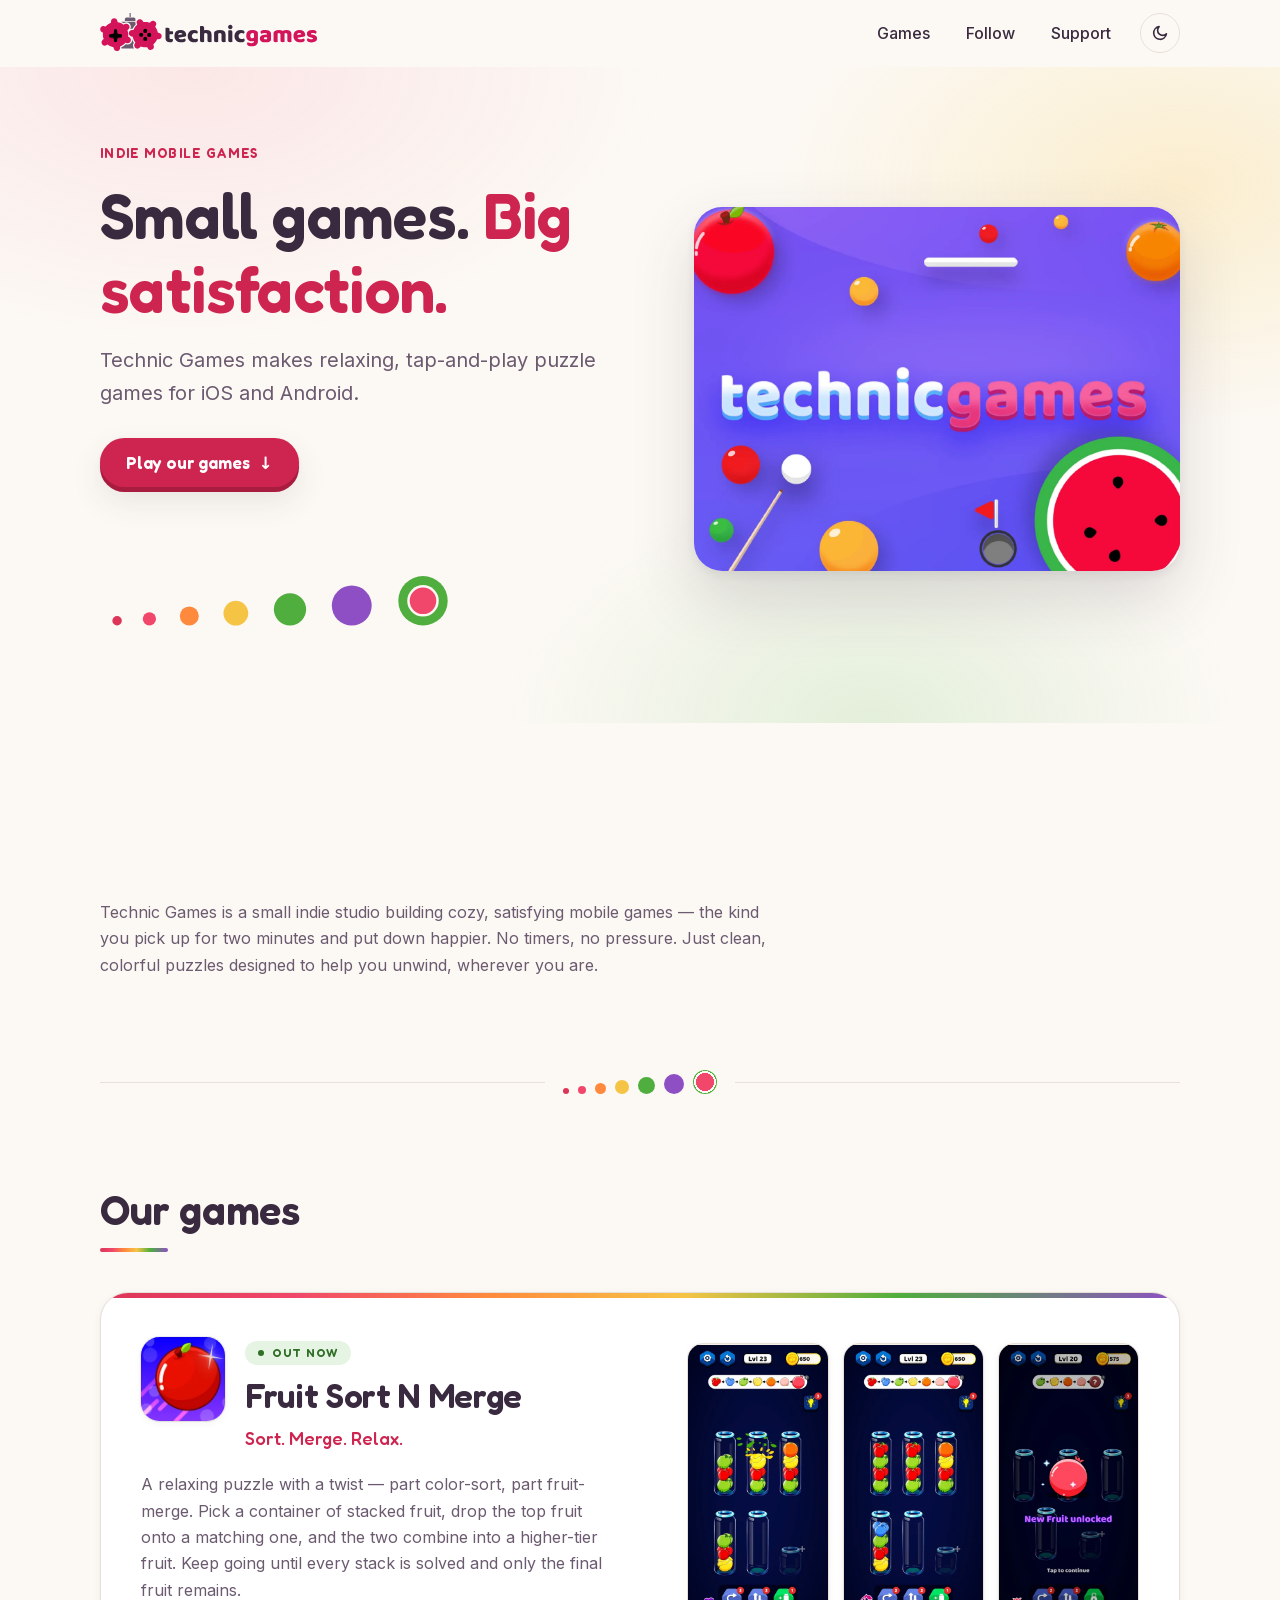
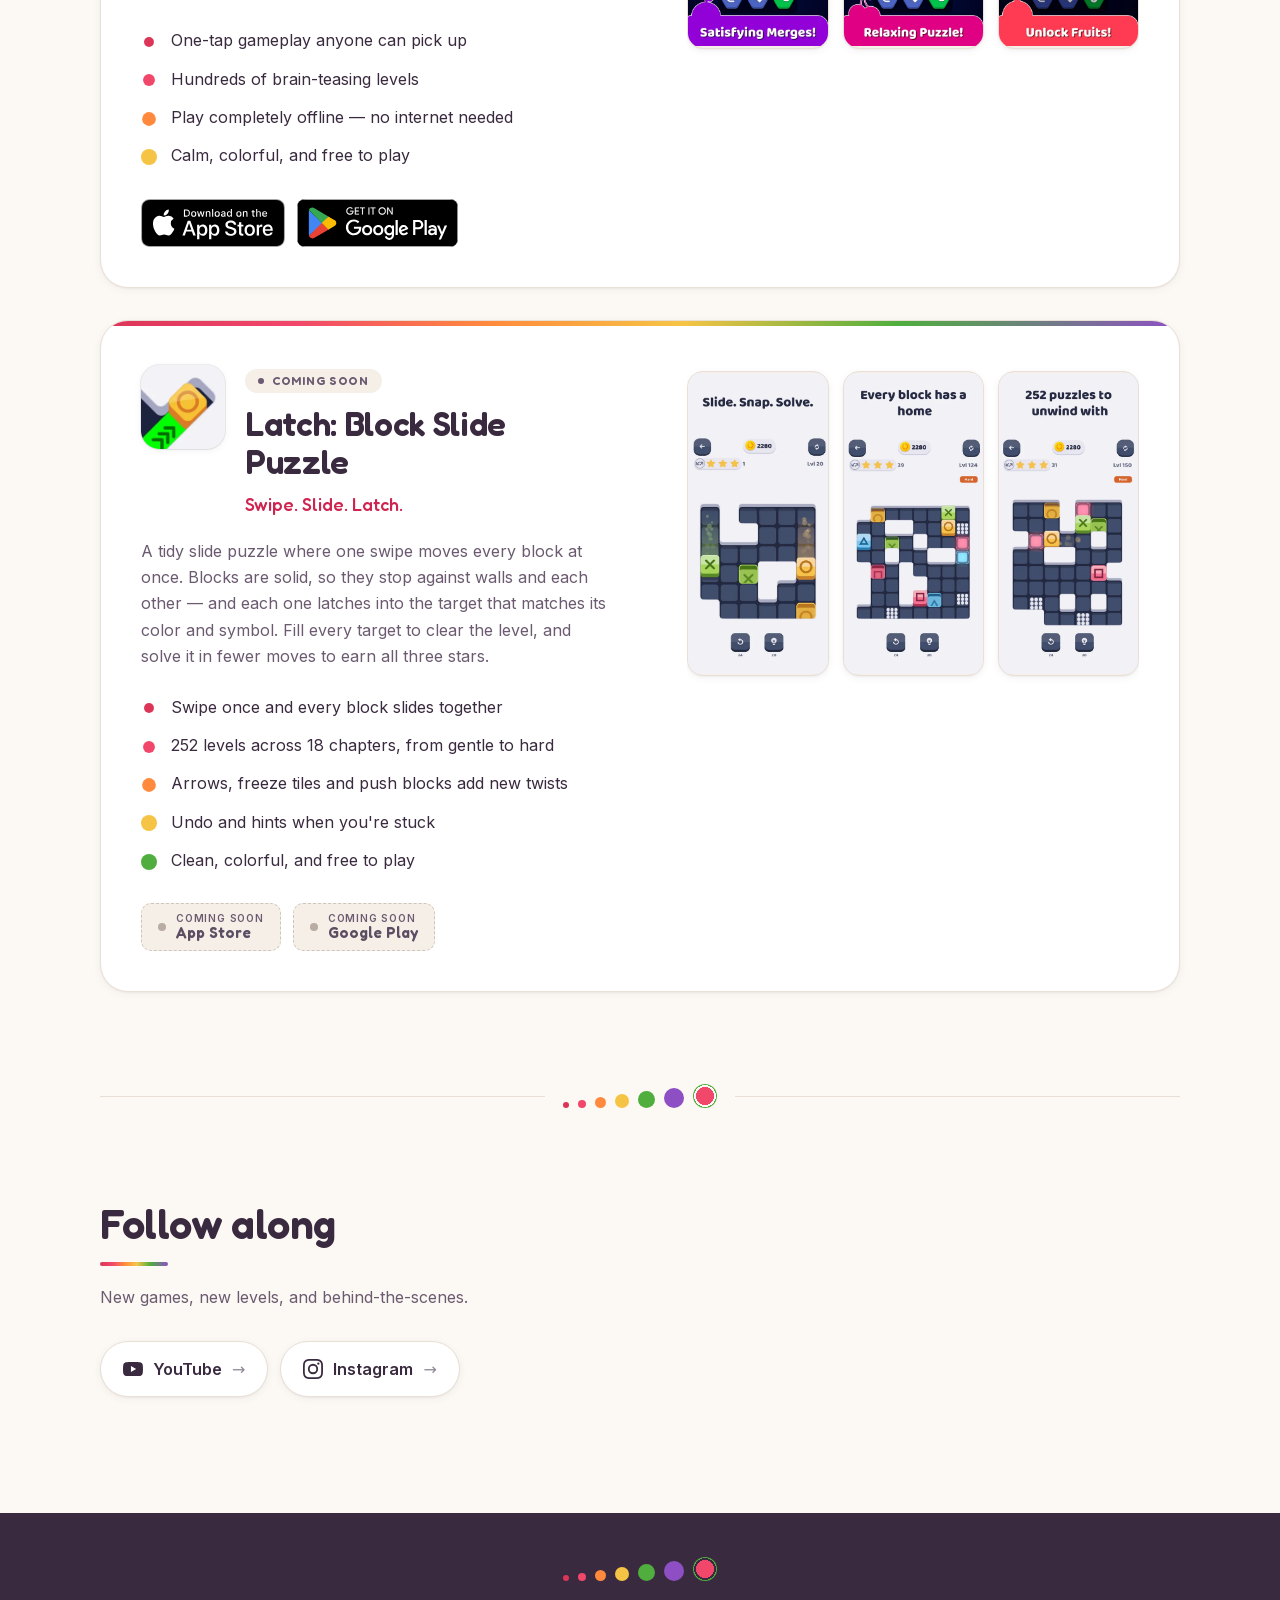
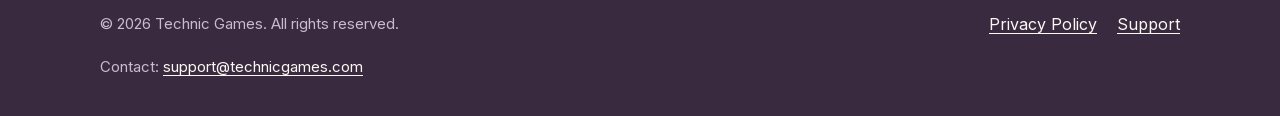
==== index.html @ 0a940d8b "Add Latch game assets, optimize hero image, generalize tools Co-Authored-By: Claude Opus 4.8 <norepl" ====
<!doctype html>
<html lang="en">
<head>
<meta charset="utf-8">
<meta name="viewport" content="width=device-width, initial-scale=1">

<!-- Resolve the theme before first paint: stored choice, else the OS.
     Must sit ABOVE any stylesheet link — a script after one blocks on the
     CSS download, which would reintroduce the flash this exists to stop.
     Without JS the site stays light. -->
<script>
(function () {
  var t = null;
  try { t = localStorage.getItem("tg-theme"); } catch (e) {}
  if (t !== "light" && t !== "dark") {
    t = window.matchMedia && matchMedia("(prefers-color-scheme: dark)").matches ? "dark" : "light";
  }
  document.documentElement.setAttribute("data-theme", t);
})();
</script>

<title>Technic Games — Relaxing Mobile Puzzle Games</title>
<meta name="description" content="Technic Games makes relaxing, satisfying mobile games for iOS &amp; Android. Play Fruit Sort N Merge — sort stacked fruits, merge matching pairs, reach the final fruit.">
<link rel="canonical" href="https://technicgames.com/">
<meta name="theme-color" content="#FCF9F4">

<meta property="og:type" content="website">
<meta property="og:site_name" content="Technic Games">
<meta property="og:title" content="Technic Games">
<meta property="og:description" content="Relaxing mobile puzzle games for iOS &amp; Android. Now playing: Fruit Sort N Merge.">
<meta property="og:image" content="https://technicgames.com/assets/og-image.png">
<meta property="og:image:width" content="1200">
<meta property="og:image:height" content="630">
<meta property="og:image:alt" content="Technic Games — relaxing mobile puzzle games for iOS and Android.">
<meta property="og:url" content="https://technicgames.com">

<meta name="twitter:card" content="summary_large_image">
<meta name="twitter:title" content="Technic Games">
<meta name="twitter:description" content="Relaxing mobile puzzle games for iOS &amp; Android. Now playing: Fruit Sort N Merge.">
<meta name="twitter:image" content="https://technicgames.com/assets/og-image.png">
<meta name="twitter:image:alt" content="Technic Games — relaxing mobile puzzle games for iOS and Android.">

<link rel="icon" href="assets/favicon.ico" sizes="any">
<link rel="apple-touch-icon" href="assets/apple-touch-icon.png">

<!-- Fonts are same-origin, so no preconnect is needed. Preload them and the
     LCP image so they start downloading alongside the stylesheet. -->
<link rel="preload" href="assets/fonts/inter-var.woff2" as="font" type="font/woff2" crossorigin>
<link rel="preload" href="assets/fonts/fredoka-var.woff2" as="font" type="font/woff2" crossorigin>
<link rel="preload" as="image" href="assets/hero.webp" fetchpriority="high">
<link rel="stylesheet" href="assets/styles.css">
</head>

<body>
<a class="skip-link" href="#main">Skip to content</a>

<header class="site-header">
  <div class="wrap">
    <!-- LOGO:START — generated from assets/logo.svg by tools/sync-logo.py. Do not edit by hand. -->
    <a class="logo" href="index.html" aria-label="Technic Games — home">
      <svg viewBox="0 0 1904.11 350" width="218" height="40" aria-hidden="true" focusable="false">
      <defs>
      <style>
      .logo .tglogo-cls-1 { filter: url(#tglogo-drop-shadow-1); }
      .logo .tglogo-cls-2 { filter: url(#tglogo-drop-shadow-3); }
      .logo .tglogo-cls-3 { filter: url(#tglogo-drop-shadow-2); }
      .logo .tglogo-cls-4 { filter: url(#tglogo-drop-shadow-5); }
      .logo .tglogo-cls-5 { filter: url(#tglogo-drop-shadow-4); }
      .logo .tglogo-cls-6 { fill: #d4145a; }
      .logo .tglogo-cls-7 { fill: var(--muted); }
      .logo .tglogo-cls-8 { fill: none; stroke: var(--muted); stroke-miterlimit: 10; stroke-width: 10px; }
      .logo .tglogo-cls-9, .logo .tglogo-cls-10 { fill: currentColor; }
      </style>
      <filter id="tglogo-drop-shadow-1" x="77.81" y="140.39" width="113.22" height="113.22" filterUnits="userSpaceOnUse">
      <feOffset dx="0" dy="7"/>
      <feGaussianBlur result="blur" stdDeviation="5"/>
      <feFlood flood-color="#000" flood-opacity=".5"/>
      <feComposite in2="blur" operator="in"/>
      <feComposite in="SourceGraphic"/>
      </filter>
      <filter id="tglogo-drop-shadow-2" x="377.1" y="137.6" width="34.46" height="34.46" filterUnits="userSpaceOnUse">
      <feOffset dx="0" dy="7"/>
      <feGaussianBlur result="blur-2" stdDeviation="5"/>
      <feFlood flood-color="#000" flood-opacity=".5"/>
      <feComposite in2="blur-2" operator="in"/>
      <feComposite in="SourceGraphic"/>
      </filter>
      <filter id="tglogo-drop-shadow-3" x="377.1" y="207" width="34.46" height="34.46" filterUnits="userSpaceOnUse">
      <feOffset dx="0" dy="7"/>
      <feGaussianBlur result="blur-3" stdDeviation="5"/>
      <feFlood flood-color="#000" flood-opacity=".5"/>
      <feComposite in2="blur-3" operator="in"/>
      <feComposite in="SourceGraphic"/>
      </filter>
      <filter id="tglogo-drop-shadow-4" x="411.8" y="172.3" width="34.46" height="34.46" filterUnits="userSpaceOnUse">
      <feOffset dx="0" dy="7"/>
      <feGaussianBlur result="blur-4" stdDeviation="5"/>
      <feFlood flood-color="#000" flood-opacity=".5"/>
      <feComposite in2="blur-4" operator="in"/>
      <feComposite in="SourceGraphic"/>
      </filter>
      <filter id="tglogo-drop-shadow-5" x="341.86" y="171.73" width="34.46" height="34.46" filterUnits="userSpaceOnUse">
      <feOffset dx="0" dy="7"/>
      <feGaussianBlur result="blur-5" stdDeviation="5"/>
      <feFlood flood-color="#000" flood-opacity=".5"/>
      <feComposite in2="blur-5" operator="in"/>
      <feComposite in="SourceGraphic"/>
      </filter>
      </defs>
      <path class="tglogo-cls-7" d="M308.33,70.16h-92.58s0-15.19,0-15.19c0-8.34,6.76-15.1,15.1-15.1h62.38c8.34,0,15.1,6.76,15.1,15.1v15.19Z"/>
      <path class="tglogo-cls-6" d="M510.41,229.75l-12.57.18c-7,17.99-18.5,33.54-33.01,45.45l3.74,12.03c9.85,31.8-33.96,51.34-51.03,22.76l-6.44-10.79c-9.17,1.4-18.67,1.65-28.31.64-9.65-1.01-18.88-3.22-27.57-6.48l-8.53,9.23c-22.62,24.44-61.45-3.74-45.22-32.82l6.13-11c-11.72-14.65-19.75-32.24-22.89-51.29l-12.26-2.78c-32.47-7.37-27.48-55.07,5.81-55.57l12.57-.18c7-17.99,18.5-33.54,33-45.45l-3.72-12.03c-9.86-31.8,33.95-51.35,51.03-22.76l6.44,10.79c9.17-1.4,18.67-1.65,28.31-.64s18.88,3.22,27.57,6.48l8.53-9.23c22.61-24.44,61.43,3.74,45.22,32.82l-6.14,11c11.73,14.65,19.77,32.24,22.9,51.29l12.26,2.78c32.47,7.37,27.48,55.07-5.81,55.57Z"/>
      <path class="tglogo-cls-6" d="M232.16,263.96l-12-3.75c-12.27,14.91-28.04,26.1-45.54,32.88l-.2,12.6c-.56,33.28-48.29,38.19-55.58,5.7l-2.75-12.26c-9.15-1.54-18.25-4.25-27.1-8.22-8.85-3.97-16.94-8.95-24.17-14.76l-10.99,6.1c-29.12,16.16-57.21-22.72-32.73-45.29l9.26-8.54c-6.57-17.57-8.71-36.79-5.74-55.87l-10.78-6.46c-28.55-17.13-8.93-60.9,22.85-50.99l12,3.75c12.27-14.91,28.04-26.1,45.53-32.89l.21-12.59c.55-33.29,48.27-38.19,55.58-5.7l2.75,12.26c9.15,1.54,18.25,4.25,27.1,8.22s16.94,8.95,24.17,14.76l10.99-6.1c29.1-16.17,57.2,22.72,32.73,45.29l-9.27,8.53c6.58,17.58,8.72,36.79,5.76,55.87l10.78,6.46c28.55,17.13,8.93,60.9-22.85,50.99Z"/>
      <path class="tglogo-cls-7" d="M278.34,247.21c-2.19,7.92-6.79,15.14-12.95,20.33-6.86,5.78-15.2,8.83-24.12,8.83-4.08,0-8.25-.65-12.38-1.94l-5.19-1.62c-10.79,11.56-23.8,20.96-38.23,27.6l-.09,5.47c-.03,1.84-.19,3.65-.44,5.43h113.41c-2.51-2.46-4.71-5.24-6.5-8.3-6.97-11.87-6.96-25.87.03-38.39l2.66-4.78c-6.38-9.05-11.48-18.92-15.19-29.29.85,5.36.56,11.01-1.01,16.66Z"/>
      <path class="tglogo-cls-7" d="M308.22,76.28h-128.28c1.48.6,2.95,1.21,4.41,1.87,7.25,3.25,14.15,7.18,20.58,11.72l4.76-2.64c6.22-3.45,12.73-5.21,19.37-5.21,15.72,0,30.3,10.3,36.29,25.62,2.75,7.04,3.42,14.54,1.94,21.69-.9,4.35-2.6,8.51-5.02,12.35,4.8-2.11,10.12-3.25,15.82-3.34l5.44-.08c6.64-14.35,16.07-27.34,27.7-38.15l-1.62-5.22c-1.97-6.34-2.41-12.64-1.4-18.62Z"/>
      <g class="tglogo-cls-1">
      <path d="M191.03,197h0c0,7.82-6.34,14.15-14.15,14.15h-14.15c-7.82,0-14.15,6.34-14.15,14.15v14.15c0,7.82-6.34,14.15-14.15,14.15h0c-7.82,0-14.15-6.34-14.15-14.15v-14.15c0-7.82-6.34-14.15-14.15-14.15h-14.15c-7.82,0-14.15-6.34-14.15-14.15h0c0-7.82,6.34-14.15,14.15-14.15h14.15c7.82,0,14.15-6.34,14.15-14.15v-14.15c0-7.82,6.34-14.15,14.15-14.15h0c7.82,0,14.15,6.34,14.15,14.15v14.15c0,7.82,6.34,14.15,14.15,14.15h14.15c7.82,0,14.15,6.34,14.15,14.15Z"/>
      </g>
      <g class="tglogo-cls-3">
      <circle cx="394.33" cy="154.83" r="17.23"/>
      </g>
      <g class="tglogo-cls-2">
      <circle cx="394.33" cy="224.23" r="17.23"/>
      </g>
      <g class="tglogo-cls-5">
      <circle cx="429.03" cy="189.53" r="17.23"/>
      </g>
      <g class="tglogo-cls-4">
      <circle cx="359.09" cy="188.96" r="17.23"/>
      </g>
      <line class="tglogo-cls-8" x1="262.04" y1="35.86" x2="262.04"/>
      <g class="tglogo-cls-11" transform="translate(560 253.56)">
      <path class="tglogo-cls-10" d="M46.9 -35.2Q46.9 -29.8 50.3 -27.4Q53.8 -25.1 60.1 -25.1Q63.3 -25.1 66.7 -25.6Q70.1 -26.2 72.6 -27Q74.5 -24.7 75.9 -21.8Q77.2 -19 77.2 -15Q77.2 -7 71.2 -1.9Q65.2 3.2 50 3.2Q31.4 3.2 21.4 -5.3Q11.4 -13.7 11.4 -32.7V-123Q13.7 -123.7 18 -124.4Q22.4 -125.1 27.2 -125.1Q36.5 -125.1 41.7 -121.9Q46.9 -118.6 46.9 -108.1V-94.5H74.5Q75.8 -92.2 76.9 -88.7Q78.1 -85.3 78.1 -81Q78.1 -73.7 74.8 -70.4Q71.5 -67.1 66.1 -67.1H46.9Z"/>
      <path class="tglogo-cls-9" d="M148.4 3.4Q135.9 3.4 125.3 -0.1Q114.6 -3.6 106.7 -10.6Q98.8 -17.5 94.2 -28.1Q89.7 -38.6 89.7 -52.8Q89.7 -66.7 94.2 -76.7Q98.8 -86.7 106.2 -93.2Q113.5 -99.6 123 -102.7Q132.5 -105.7 142.5 -105.7Q153.6 -105.7 162.8 -102.4Q172 -99 178.6 -93.1Q185.3 -87.2 189 -78.9Q192.7 -70.7 192.7 -61Q192.7 -53.8 188.7 -50Q184.7 -46.2 177.5 -45.2L125.4 -37.4Q127.7 -30.4 134.9 -26.9Q142 -23.4 151.3 -23.4Q160 -23.4 167.7 -25.6Q175.4 -27.9 180.2 -30.8Q183.6 -28.7 185.9 -24.9Q188.2 -21.1 188.2 -16.9Q188.2 -7.4 179.4 -2.7Q172.6 0.8 164.2 2.1Q155.7 3.4 148.4 3.4ZM142.5 -79.6Q137.4 -79.6 133.7 -77.9Q130 -76.2 127.7 -73.5Q125.4 -70.9 124.2 -67.6Q123 -64.4 122.8 -61L158.9 -66.9Q158.3 -71.1 154.3 -75.3Q150.3 -79.6 142.5 -79.6ZM267.8 -77.5Q262.5 -77.5 257.8 -75.8Q253 -74.1 249.6 -70.8Q246.1 -67.5 244 -62.7Q241.9 -57.8 241.9 -51.3Q241.9 -38.2 249.3 -31.7Q256.8 -25.1 267.6 -25.1Q273.9 -25.1 278.6 -26.6Q283.2 -28.1 286.8 -29.8Q291 -26.8 293.1 -23.3Q295.2 -19.8 295.2 -15Q295.2 -6.3 287 -1.6Q278.8 3.2 264.2 3.2Q250.9 3.2 240.2 -0.7Q229.4 -4.6 221.7 -11.7Q214 -18.8 209.8 -28.7Q205.6 -38.6 205.6 -50.6Q205.6 -64.6 210.1 -75Q214.6 -85.5 222.4 -92.2Q230.2 -99 240.5 -102.4Q250.7 -105.7 262.1 -105.7Q277.3 -105.7 285.5 -100.2Q293.8 -94.8 293.8 -86.1Q293.8 -82.1 291.9 -78.6Q290 -75.1 287.4 -72.6Q283.8 -74.3 278.8 -75.9Q273.7 -77.5 267.8 -77.5ZM414.5 -0.2Q412.4 0.4 407.8 1.1Q403.3 1.7 398.4 1.7Q393.8 1.7 390.1 1.1Q386.4 0.4 383.9 -1.5Q381.3 -3.4 380 -6.6Q378.6 -9.9 378.6 -15.2V-62Q378.6 -70.7 374.3 -74.2Q370 -77.7 363.6 -77.7Q359.4 -77.7 355.6 -76.6Q351.8 -75.6 349.5 -74.1V-0.2Q347.4 0.4 342.8 1.1Q338.3 1.7 333.4 1.7Q328.8 1.7 325.1 1.1Q321.4 0.4 318.9 -1.5Q316.3 -3.4 315 -6.6Q313.6 -9.9 313.6 -15.2V-137.6Q315.9 -138 320.5 -138.8Q325 -139.5 329.6 -139.5Q334.3 -139.5 338 -138.9Q341.7 -138.2 344.2 -136.3Q346.7 -134.4 348.1 -131.2Q349.5 -127.9 349.5 -122.6V-101.9Q352.2 -103 357.8 -104.4Q363.4 -105.7 370.2 -105.7Q391.1 -105.7 402.8 -95.3Q414.5 -84.8 414.5 -64.2ZM501.6 -65Q501.6 -71.5 497.9 -74.6Q494.3 -77.7 487.9 -77.7Q483.7 -77.7 479.6 -76.6Q475.5 -75.6 472.5 -73.4V-0.2Q470.4 0.4 465.9 1.1Q461.3 1.7 456.5 1.7Q451.8 1.7 448.1 1.1Q444.5 0.4 441.9 -1.5Q439.4 -3.4 438 -6.6Q436.6 -9.9 436.6 -15.2V-78.5Q436.6 -84.2 439.1 -87.8Q441.5 -91.4 445.7 -94.3Q452.9 -99.4 463.8 -102.6Q474.6 -105.7 487.9 -105.7Q511.8 -105.7 524.6 -95.3Q537.5 -84.8 537.5 -66.3V-0.2Q535.4 0.4 530.9 1.1Q526.3 1.7 521.5 1.7Q516.8 1.7 513.1 1.1Q509.5 0.4 506.9 -1.5Q504.4 -3.4 503 -6.6Q501.6 -9.9 501.6 -15.2ZM558.8 -131.1Q558.8 -139.1 564.2 -144.6Q569.6 -150 578.5 -150Q587.3 -150 592.7 -144.6Q598.1 -139.1 598.1 -131.1Q598.1 -123 592.7 -117.5Q587.3 -112.1 578.5 -112.1Q569.6 -112.1 564.2 -117.5Q558.8 -123 558.8 -131.1ZM596.4 -0.2Q594.1 0.2 589.5 0.9Q585 1.7 580.4 1.7Q575.7 1.7 572 1.1Q568.3 0.4 565.8 -1.5Q563.3 -3.4 561.9 -6.6Q560.5 -9.9 560.5 -15.2V-101.1Q562.8 -101.5 567.4 -102.2Q571.9 -103 576.6 -103Q581.2 -103 584.9 -102.4Q588.6 -101.7 591.1 -99.8Q593.7 -97.9 595 -94.7Q596.4 -91.4 596.4 -86.1ZM677 -77.5Q671.7 -77.5 667 -75.8Q662.2 -74.1 658.8 -70.8Q655.3 -67.5 653.2 -62.7Q651.1 -57.8 651.1 -51.3Q651.1 -38.2 658.6 -31.7Q666 -25.1 676.8 -25.1Q683.1 -25.1 687.8 -26.6Q692.4 -28.1 696 -29.8Q700.2 -26.8 702.3 -23.3Q704.5 -19.8 704.5 -15Q704.5 -6.3 696.2 -1.6Q688 3.2 673.4 3.2Q660.1 3.2 649.4 -0.7Q638.6 -4.6 630.9 -11.7Q623.2 -18.8 619 -28.7Q614.8 -38.6 614.8 -50.6Q614.8 -64.6 619.3 -75Q623.8 -85.5 631.6 -92.2Q639.5 -99 649.7 -102.4Q659.9 -105.7 671.3 -105.7Q686.5 -105.7 694.7 -100.2Q703 -94.8 703 -86.1Q703 -82.1 701.1 -78.6Q699.2 -75.1 696.6 -72.6Q693.1 -74.3 688 -75.9Q682.9 -77.5 677 -77.5Z"/>
      <path class="tglogo-cls-6" d="M772.4 -105.7Q784.4 -105.7 794.3 -102.7Q804.1 -99.6 810.8 -94.8Q815 -91.8 817.5 -88.2Q819.9 -84.6 819.9 -78.9V-5.1Q819.9 6.1 815.7 14.2Q811.5 22.4 804.2 27.8Q796.9 33.1 787.1 35.7Q777.3 38.2 766.1 38.2Q746.9 38.2 735.9 33Q724.9 27.9 724.9 16.3Q724.9 11.4 726.9 7.7Q728.9 4 731.5 2.1Q737.6 5.5 745.3 7.8Q753 10.1 761.2 10.1Q772.6 10.1 779.4 6.3Q786.1 2.5 786.1 -5.9V-9.3Q777.5 -5.5 765 -5.5Q755.5 -5.5 747 -8.3Q738.4 -11.2 732 -17.2Q725.6 -23.2 721.7 -32.7Q717.8 -42.2 717.8 -55.3Q717.8 -68.2 721.9 -77.7Q726 -87.2 733.3 -93.4Q740.5 -99.6 750.6 -102.7Q760.6 -105.7 772.4 -105.7ZM785.5 -75.1Q784 -76 781.2 -76.8Q778.3 -77.7 774.1 -77.7Q763.8 -77.7 758.6 -71.9Q753.4 -66.1 753.4 -55.3Q753.4 -43.1 758.6 -37.7Q763.8 -32.3 771.8 -32.3Q780.4 -32.3 785.5 -36.3ZM886 -22.8Q889.5 -22.8 893.9 -23.5Q898.2 -24.3 900.3 -25.5V-42.4L885.1 -41.2Q879.2 -40.7 875.4 -38.6Q871.6 -36.5 871.6 -32.3Q871.6 -28.1 874.9 -25.4Q878.1 -22.8 886 -22.8ZM884.3 -105.7Q895.7 -105.7 905 -103.4Q914.4 -101.1 921.1 -96.3Q927.7 -91.6 931.3 -84.3Q934.9 -77 934.9 -67.1V-19.8Q934.9 -14.4 931.9 -10.9Q928.8 -7.4 924.6 -4.9Q910.9 3.4 886 3.4Q874.8 3.4 865.8 1.3Q856.8 -0.8 850.4 -5.1Q844 -9.3 840.5 -15.8Q837 -22.4 837 -31Q837 -45.6 845.6 -53.4Q854.3 -61.2 872.4 -63.1L900.1 -66.1V-67.5Q900.1 -73.7 894.7 -76.3Q889.3 -78.9 879.2 -78.9Q871.2 -78.9 863.6 -77.2Q856 -75.6 849.9 -73Q847.1 -74.9 845.2 -78.8Q843.3 -82.7 843.3 -86.9Q843.3 -92.4 846 -95.7Q848.6 -99 854.1 -101.3Q860.2 -103.6 868.5 -104.7Q876.9 -105.7 884.3 -105.7ZM1006 -105.7Q1014.7 -105.7 1023 -103.3Q1031.4 -100.9 1037.5 -96Q1043.8 -100.2 1051.7 -103Q1059.6 -105.7 1070.8 -105.7Q1078.8 -105.7 1086.5 -103.6Q1094.2 -101.5 1100.3 -97Q1106.3 -92.4 1109.9 -84.9Q1113.5 -77.5 1113.5 -66.7V-0.2Q1111.3 0.4 1106.8 1.1Q1102.3 1.7 1097.4 1.7Q1092.8 1.7 1089.1 1.1Q1085.4 0.4 1082.9 -1.5Q1080.3 -3.4 1078.9 -6.6Q1077.6 -9.9 1077.6 -15.2V-65.6Q1077.6 -72 1074 -74.8Q1070.4 -77.7 1064.3 -77.7Q1061.3 -77.7 1057.9 -76.3Q1054.6 -74.9 1052.9 -73.4Q1053.1 -72.6 1053.1 -71.9Q1053.1 -71.1 1053.1 -70.5V-0.2Q1050.8 0.4 1046.2 1.1Q1041.7 1.7 1037.1 1.7Q1032.4 1.7 1028.7 1.1Q1025 0.4 1022.5 -1.5Q1020 -3.4 1018.6 -6.6Q1017.2 -9.9 1017.2 -15.2V-65.6Q1017.2 -72 1013.3 -74.8Q1009.4 -77.7 1003.9 -77.7Q1000.1 -77.7 997.4 -76.5Q994.6 -75.3 992.7 -74.3V-0.2Q990.6 0.4 986.1 1.1Q981.6 1.7 976.7 1.7Q972.1 1.7 968.4 1.1Q964.7 0.4 962.1 -1.5Q959.6 -3.4 958.2 -6.6Q956.9 -9.9 956.9 -15.2V-78.9Q956.9 -84.6 959.3 -88Q961.7 -91.4 965.9 -94.3Q973.1 -99.4 983.8 -102.6Q994.4 -105.7 1006 -105.7ZM1189.6 3.4Q1177.2 3.4 1166.5 -0.1Q1155.9 -3.6 1148 -10.6Q1140 -17.5 1135.5 -28.1Q1131 -38.6 1131 -52.8Q1131 -66.7 1135.5 -76.7Q1140 -86.7 1147.4 -93.2Q1154.8 -99.6 1164.3 -102.7Q1173.8 -105.7 1183.7 -105.7Q1194.9 -105.7 1204.1 -102.4Q1213.3 -99 1219.9 -93.1Q1226.6 -87.2 1230.3 -78.9Q1234 -70.7 1234 -61Q1234 -53.8 1229.9 -50Q1225.9 -46.2 1218.8 -45.2L1166.6 -37.4Q1169 -30.4 1176.1 -26.9Q1183.3 -23.4 1192.6 -23.4Q1201.2 -23.4 1208.9 -25.6Q1216.6 -27.9 1221.5 -30.8Q1224.9 -28.7 1227.2 -24.9Q1229.5 -21.1 1229.5 -16.9Q1229.5 -7.4 1220.7 -2.7Q1213.9 0.8 1205.5 2.1Q1197 3.4 1189.6 3.4ZM1183.7 -79.6Q1178.7 -79.6 1175 -77.9Q1171.3 -76.2 1169 -73.5Q1166.6 -70.9 1165.5 -67.6Q1164.3 -64.4 1164.1 -61L1200.2 -66.9Q1199.6 -71.1 1195.5 -75.3Q1191.5 -79.6 1183.7 -79.6ZM1337.8 -30.6Q1337.8 -14.6 1325.8 -5.5Q1313.7 3.6 1290.3 3.6Q1281.4 3.6 1273.8 2.3Q1266.2 1.1 1260.9 -1.6Q1255.5 -4.2 1252.4 -8.2Q1249.4 -12.2 1249.4 -17.7Q1249.4 -22.8 1251.5 -26.3Q1253.6 -29.8 1256.5 -32.1Q1262.7 -28.7 1270.6 -26.1Q1278.5 -23.4 1288.8 -23.4Q1295.4 -23.4 1298.8 -25.3Q1302.3 -27.2 1302.3 -30.4Q1302.3 -33.3 1299.8 -35Q1297.3 -36.7 1291.4 -37.8L1285 -39Q1266.7 -42.6 1257.7 -50.3Q1248.7 -58 1248.7 -72.4Q1248.7 -80.2 1252.1 -86.5Q1255.5 -92.9 1261.6 -97.1Q1267.7 -101.3 1276.3 -103.6Q1284.8 -105.9 1295.2 -105.9Q1303 -105.9 1309.8 -104.8Q1316.7 -103.6 1321.7 -101.3Q1326.8 -99 1329.8 -95.3Q1332.7 -91.6 1332.7 -86.5Q1332.7 -81.7 1330.9 -78.2Q1329.1 -74.7 1326.4 -72.4Q1324.7 -73.4 1321.3 -74.6Q1317.9 -75.8 1313.9 -76.7Q1309.9 -77.7 1305.8 -78.3Q1301.7 -78.9 1298.3 -78.9Q1291.4 -78.9 1287.6 -77.3Q1283.8 -75.8 1283.8 -72.4Q1283.8 -70.1 1285.9 -68.6Q1288 -67.1 1293.9 -65.8L1300.4 -64.4Q1320.7 -59.7 1329.2 -51.6Q1337.8 -43.5 1337.8 -30.6Z"/>
      </g>
      </svg>
    </a>
    <!-- LOGO:END -->

    <nav class="nav" id="site-nav" aria-label="Primary">
      <ul>
        <li><a href="index.html#games">Games</a></li>
        <li><a href="index.html#follow">Follow</a></li>
        <li><a href="support.html">Support</a></li>
      </ul>
    </nav>

    <div class="header__actions">
      <!-- label + icon are filled in by main.js, which knows the active theme -->
      <button class="theme-toggle icon-btn" type="button" aria-label="Switch theme"></button>

      <button class="nav-toggle" type="button" aria-expanded="false" aria-controls="site-nav">
        <span class="nav-toggle__bars" aria-hidden="true"><span></span><span></span><span></span></span>
        Menu
      </button>
    </div>
  </div>
</header>

<main id="main">

  <!-- ============ HERO ============ -->
  <section class="hero" aria-labelledby="hero-title">
    <div class="wrap">
      <div>
        <p class="eyebrow">Indie mobile games</p>
        <h1 id="hero-title">Small games. <em>Big satisfaction.</em></h1>
        <p class="lede">Technic Games makes relaxing, tap-and-play puzzle games for iOS and Android.</p>

        <p class="hero__cta">
          <a class="btn btn--primary" href="#games">Play our games <span class="btn__arrow">↓</span></a>
        </p>

        <!-- Signature motif: the ascending fruit tier, cherry → watermelon.
             Two nested <g> per fruit on purpose: the outer one carries the
             looping bob, the inner one the hover lift. Both animate
             `transform`, so they cannot share an element. -->
        <svg class="hero__arc" viewBox="0 0 400 120" role="img"
             aria-label="An ascending row of fruit, from a small cherry up to a watermelon.">
          <g class="fruit"><g class="fruit__in"><circle cx="18"  cy="105" r="5"  fill="#DC3557"/></g></g>
          <g class="fruit"><g class="fruit__in"><circle cx="52"  cy="103" r="7"  fill="#F0476B"/></g></g>
          <g class="fruit"><g class="fruit__in"><circle cx="94"  cy="100" r="10" fill="#FF8A3D"/></g></g>
          <g class="fruit"><g class="fruit__in"><circle cx="143" cy="97"  r="13" fill="#F6C445"/></g></g>
          <g class="fruit"><g class="fruit__in"><circle cx="200" cy="93"  r="17" fill="#4FAE3E"/></g></g>
          <g class="fruit"><g class="fruit__in"><circle cx="265" cy="89"  r="21" fill="#8E4FC4"/></g></g>
          <g class="fruit"><g class="fruit__in">
            <circle cx="340" cy="84" r="26"   fill="#4FAE3E"/>
            <circle class="pith" cx="340" cy="84" r="16.6" fill="#FCF9F4"/>
            <circle cx="340" cy="84" r="14"   fill="#F0476B"/>
          </g></g>
        </svg>
      </div>

      <div class="hero__art">
        <img src="assets/hero.webp"
             alt="Colorful fruit tumbling into stacked containers, from Technic Games' puzzle game Fruit Sort N Merge."
             width="1400" height="1050" fetchpriority="high" decoding="async">
      </div>
    </div>
  </section>

  <!-- ============ ABOUT ============ -->
  <section class="section" id="about" aria-labelledby="about-title">
    <div class="wrap">
      <h2 id="about-title" data-reveal>Who we are</h2>
      <div class="prose" data-reveal="1">
        <p>Technic Games is a small indie studio building cozy, satisfying mobile games — the kind you pick up for two minutes and put down happier. No timers, no pressure. Just clean, colorful puzzles designed to help you unwind, wherever you are.</p>
      </div>
    </div>
  </section>

  <div class="wrap">
    <div class="divider">
      <span class="tier-rail" aria-hidden="true"><i></i><i></i><i></i><i></i><i></i><i></i><i></i></span>
    </div>
  </div>

  <!-- ============ GAMES (rendered from assets/games.js) ============ -->
  <section class="section" id="games" aria-labelledby="games-title">
    <div class="wrap">
      <h2 id="games-title" data-reveal>Our games</h2>

      <div id="games-list"></div>

      <!-- Fallback only. Deliberately states no availability and no store
           links: both are derived from games.js, and hardcoding them here
           would silently go stale the moment a game launches. -->
      <noscript>
        <div class="card">
          <div class="game__head">
            <img class="game__icon" src="assets/fsm-icon.webp" alt="" width="192" height="192">
            <div class="game__headings">
              <h3 class="game__title">Fruit Sort N Merge</h3>
              <p class="game__one">Sort. Merge. Relax.</p>
            </div>
          </div>
          <p class="game__desc">A relaxing puzzle with a twist — part color-sort, part fruit-merge. Pick a container of stacked fruit, drop the top fruit onto a matching one, and the two combine into a higher-tier fruit. Keep going until every stack is solved and only the final fruit remains.</p>
          <ul class="features">
            <li>One-tap gameplay anyone can pick up</li>
            <li>Hundreds of brain-teasing levels</li>
            <li>Play completely offline — no internet needed</li>
            <li>Calm, colorful, and free to play</li>
          </ul>
          <p class="game__desc">Turn on JavaScript to see where you can download our games.</p>
        </div>
      </noscript>
    </div>
  </section>

  <div class="wrap">
    <div class="divider">
      <span class="tier-rail" aria-hidden="true"><i></i><i></i><i></i><i></i><i></i><i></i><i></i></span>
    </div>
  </div>

  <!-- ============ FOLLOW ============ -->
  <section class="section" id="follow" aria-labelledby="follow-title">
    <div class="wrap">
      <h2 id="follow-title" data-reveal>Follow along</h2>
      <div class="prose" data-reveal="1">
        <p>New games, new levels, and behind-the-scenes.</p>
      </div>

      <ul class="follow__links" data-reveal="2">
        <li>
          <a href="https://youtube.com/@playtechnicgames" target="_blank" rel="noopener">
            <svg viewBox="0 0 24 24" fill="currentColor" aria-hidden="true"><path d="M23.498 6.186a3.016 3.016 0 0 0-2.122-2.136C19.505 3.545 12 3.545 12 3.545s-7.505 0-9.377.505A3.017 3.017 0 0 0 .502 6.186C0 8.07 0 12 0 12s0 3.93.502 5.814a3.016 3.016 0 0 0 2.122 2.136c1.871.505 9.376.505 9.376.505s7.505 0 9.377-.505a3.015 3.015 0 0 0 2.122-2.136C24 15.93 24 12 24 12s0-3.93-.502-5.814zM9.545 15.568V8.432L15.818 12l-6.273 3.568z"/></svg>
            YouTube
            <span class="arrow" aria-hidden="true">→</span>
          </a>
        </li>
        <li>
          <a href="https://instagram.com/playtechnicgames" target="_blank" rel="noopener">
            <svg viewBox="0 0 24 24" fill="currentColor" aria-hidden="true"><path d="M12 0C8.74 0 8.333.015 7.053.072 5.775.132 4.905.333 4.14.63c-.789.306-1.459.717-2.126 1.384S.935 3.35.63 4.14C.333 4.905.131 5.775.072 7.053.012 8.333 0 8.74 0 12s.015 3.667.072 4.947c.06 1.277.261 2.148.558 2.913a5.885 5.885 0 0 0 1.384 2.126A5.868 5.868 0 0 0 4.14 23.37c.766.296 1.636.499 2.913.558C8.333 23.988 8.74 24 12 24s3.667-.015 4.947-.072c1.277-.06 2.148-.262 2.913-.558a5.898 5.898 0 0 0 2.126-1.384 5.86 5.86 0 0 0 1.384-2.126c.296-.765.499-1.636.558-2.913.06-1.28.072-1.687.072-4.947s-.015-3.667-.072-4.947c-.06-1.277-.262-2.149-.558-2.913a5.89 5.89 0 0 0-1.384-2.126A5.847 5.847 0 0 0 19.86.63c-.765-.297-1.636-.499-2.913-.558C15.667.012 15.26 0 12 0zm0 2.16c3.203 0 3.585.016 4.85.071 1.17.055 1.805.249 2.227.415.562.217.96.477 1.382.896.419.42.679.819.896 1.381.164.422.36 1.057.413 2.227.057 1.266.07 1.646.07 4.85s-.015 3.585-.074 4.85c-.061 1.17-.256 1.805-.421 2.227a3.81 3.81 0 0 1-.899 1.382 3.744 3.744 0 0 1-1.38.896c-.42.164-1.065.36-2.235.413-1.274.057-1.649.07-4.859.07-3.211 0-3.586-.015-4.859-.074-1.171-.061-1.816-.256-2.236-.421a3.716 3.716 0 0 1-1.379-.899 3.644 3.644 0 0 1-.9-1.38c-.165-.42-.359-1.065-.42-2.235-.045-1.26-.061-1.649-.061-4.844 0-3.196.016-3.586.061-4.861.061-1.17.255-1.814.42-2.234.21-.57.479-.96.9-1.381.419-.419.81-.689 1.379-.899.42-.166 1.051-.361 2.221-.421 1.275-.045 1.65-.06 4.859-.06l.045.03zm0 3.678a6.162 6.162 0 1 0 0 12.324 6.162 6.162 0 0 0 0-12.324zM12 16a4 4 0 1 1 0-8 4 4 0 0 1 0 8zm7.846-10.405a1.441 1.441 0 0 1-2.88 0 1.44 1.44 0 0 1 2.88 0z"/></svg>
            Instagram
            <span class="arrow" aria-hidden="true">→</span>
          </a>
        </li>
      </ul>
    </div>
  </section>

</main>

<footer class="site-footer">
  <span class="tier-rail" aria-hidden="true"><i></i><i></i><i></i><i></i><i></i><i></i><i></i></span>
  <div class="wrap">
    <div class="footer__row">
      <p class="footer__meta">© 2026 Technic Games. All rights reserved.</p>
      <ul class="footer__links">
        <li><a href="privacy.html">Privacy Policy</a></li>
        <li><a href="support.html">Support</a></li>
      </ul>
    </div>
    <p class="footer__meta">Contact: <a href="mailto:support@technicgames.com">support@technicgames.com</a></p>
  </div>
</footer>

<button class="to-top icon-btn" type="button" aria-label="Back to top" hidden></button>

<!-- Screenshot viewer. Upgraded in by JS only when <dialog> is supported;
     otherwise the screenshots stay plain, non-clickable images. -->
<dialog class="lightbox" id="lightbox" aria-label="Screenshot viewer">
  <button class="lightbox__close" type="button" aria-label="Close screenshot viewer"></button>
  <img class="lightbox__img" alt="">
  <p class="lightbox__cap" aria-hidden="true"></p>
  <div class="lightbox__bar">
    <button class="lightbox__nav" type="button" data-dir="-1" aria-label="Previous screenshot"></button>
    <span class="lightbox__count" aria-live="polite"></span>
    <button class="lightbox__nav" type="button" data-dir="1" aria-label="Next screenshot"></button>
  </div>
</dialog>

<!-- games.js first: it defines window.GAMES. `defer` preserves execution order. -->
<script src="assets/games.js" defer></script>
<script src="assets/main.js" defer></script>
</body>
</html>
---- assets/styles.css ----
/* =============================================================
   Technic Games — shared styles
   Mobile-first. One stylesheet for all three pages.

   Two structural rules, both mechanically checkable:

   1. MOTION. Every transition/animation lives in the "Motion" section
      at the bottom, inside a single
      @media (prefers-reduced-motion: no-preference) block. Nothing above
      that line moves. Never write `transition: all` — it animates layout
      properties and forces reflow; name the properties.

   2. THEME. No component hard-codes a colour. Every colour is a token
      defined once under :root (light) and overridden once under
      :root[data-theme="dark"]. Adding a component means adding a token,
      not a second colour block.
   ============================================================= */

/* ---------- Fonts (self-hosted; one variable file per family) ----------
   Both are OFL, so redistribution is permitted. Serving them ourselves
   removes two cross-origin handshakes and a render-blocking stylesheet
   from fonts.googleapis.com. One file covers every weight. */
@font-face {
  font-family: "Fredoka";
  src: url("fonts/fredoka-var.woff2") format("woff2");
  font-weight: 300 700;
  font-style: normal;
  font-display: swap;
}
@font-face {
  font-family: "Inter";
  src: url("fonts/inter-var.woff2") format("woff2");
  font-weight: 100 900;
  font-style: normal;
  font-display: swap;
}

/* ---------- Tokens: light (default) ---------- */
:root {
  color-scheme: light;

  --ink: #3a2a3f;            /* primary text */
  --muted: #6b5a70;          /* 6.0:1 on paper */
  --paper: #fcf9f4;          /* page */
  --paper-2: #f5efe7;        /* recessed: chips, tags */
  --paper-3: #ece2d6;
  --card: #ffffff;
  --line: #e8dfd6;

  --berry: #f0476b;          /* decorative accent only — 3.6:1, never text */
  --accent-text: #ce2450;    /* AA-safe accent for text and links */
  --accent-strong: #bd1f49;  /* accent text sitting on a tinted background */
  --accent-btn: #ce2450;
  --accent-btn-hover: #bd1f49;
  --accent-btn-shadow: #a81c40;
  --btn-fg: #ffffff;

  --green: #4fae3e;
  --tag-out-bg: rgba(79, 174, 62, 0.14);
  --tag-out-fg: #2f6f26;

  --nav-current-bg: rgba(240, 71, 107, 0.09);

  --chip-border: #cfc4bb;
  --chip-dot: #b9aca2;
  --chip-name: #5c4d63;
  --dot-idle: #9c8f86;       /* 3.1:1 on card — dots are meaningful UI */

  --footer-bg: #3a2a3f;
  --footer-fg: #fcf9f4;
  --footer-meta: #c9bccd;

  --header-bg: rgba(252, 249, 244, 0.82);
  --header-bg-scrolled: rgba(252, 249, 244, 0.94);

  --glow-berry: rgba(240, 71, 107, 0.1);
  --glow-lemon: rgba(246, 196, 69, 0.22);
  --glow-green: rgba(79, 174, 62, 0.14);

  --selection: rgba(240, 71, 107, 0.2);
  --ring-soft: rgba(58, 42, 63, 0.08);

  --shadow-sm: 0 1px 2px rgba(58, 42, 63, 0.05), 0 2px 8px rgba(58, 42, 63, 0.05);
  --shadow-md: 0 2px 4px rgba(58, 42, 63, 0.05), 0 14px 32px rgba(58, 42, 63, 0.1);
  --shadow-lg: 0 4px 10px rgba(58, 42, 63, 0.07), 0 26px 64px rgba(58, 42, 63, 0.16);
  --shadow-header: 0 8px 28px rgba(58, 42, 63, 0.07);

  /* fruit tiers, ascending: cherry -> strawberry -> orange -> lemon -> lime -> grape -> watermelon */
  --t1: #dc3557;
  --t2: #f0476b;
  --t3: #ff8a3d;
  --t4: #f6c445;
  --t5: #4fae3e;
  --t6: #8e4fc4;
  --t7: radial-gradient(circle at 50% 50%, var(--t2) 0 54%, var(--paper) 54% 64%, var(--t5) 64% 100%);

  --tier-sweep: linear-gradient(90deg,
    var(--t1) 0%, var(--t2) 18%, var(--t3) 36%,
    var(--t4) 54%, var(--t5) 74%, var(--t6) 100%);

  /* The lightbox is a dark overlay in BOTH themes, so its colours are fixed
     and deliberately absent from the dark block below. */
  --lightbox-mat: #17111b;
  --lightbox-fg: #f5eff7;
  --lightbox-cap: #d9cfdd;
  --lightbox-btn-bg: rgba(245, 239, 247, 0.08);
  --lightbox-btn-bg-hover: rgba(245, 239, 247, 0.2);
  --lightbox-btn-border: rgba(245, 239, 247, 0.28);
  --lightbox-close-bg: rgba(23, 17, 27, 0.62);
  --backdrop: rgba(24, 17, 28, 0.8);

  --wrap: 1120px;
  --gutter: 20px;
  --radius: 16px;
  --radius-lg: 28px;
  --pill: 999px;

  /* Header logo height. THE one knob for logo size — change this line only.
     The header reserves 66px, so up to ~46px sits comfortably. If you go
     much past that, bump `.site-header .wrap { min-height }` too.
     Keep tools/sync-logo.py's HEIGHT in step so the SVG's width/height
     attributes match and there is no layout shift. */
  --logo-height: 40px;

  --dur-1: 140ms;
  --dur-2: 260ms;
  --dur-3: 560ms;
  --ease: cubic-bezier(0.22, 1, 0.36, 1);
  --ease-back: cubic-bezier(0.34, 1.56, 0.64, 1);

  --font-display: "Fredoka", ui-rounded, "SF Pro Rounded", "Segoe UI", system-ui, sans-serif;
  --font-body: "Inter", system-ui, -apple-system, "Segoe UI", Roboto, Helvetica, Arial, sans-serif;

  /* Screenshot aspect ratio. Change this one value if you swap in
     screenshots of another size — it also sizes the lightbox. */
  --shot-ratio: 1284 / 2778;
}

/* ---------- Tokens: dark ----------
   Set by the inline script in <head> before first paint, so there is no
   flash. Without JS the site stays light (see PERFORMANCE.md). */
:root[data-theme="dark"] {
  color-scheme: dark;

  --ink: #f6f1f8;
  --muted: #b4a6bc;          /* 8.0:1 on paper */
  --paper: #1a1320;
  --paper-2: #2a2032;
  --paper-3: #453a4e;
  --card: #231a29;
  --line: #372b40;

  --berry: #ff6183;
  --accent-text: #ff7d9c;    /* 7.5:1 on paper */
  --accent-strong: #ffa0b8;
  --accent-btn: #f0476b;     /* the brand berry, at full strength */
  --accent-btn-hover: #ff5c7f;
  --accent-btn-shadow: #b81c42;
  --btn-fg: #1a1320;         /* dark text on a bright berry: 5.1:1 */

  --tag-out-bg: rgba(79, 174, 62, 0.18);
  --tag-out-fg: #8fe07e;

  --nav-current-bg: rgba(255, 97, 131, 0.14);

  --chip-border: #4a3c54;
  --chip-dot: #6e5d78;
  --chip-name: #cfc2d6;
  --dot-idle: #7e6e86;       /* 3.5:1 on card */

  --footer-bg: #120d16;
  --footer-fg: #f6f1f8;
  --footer-meta: #b4a6bc;

  --header-bg: rgba(26, 19, 32, 0.8);
  --header-bg-scrolled: rgba(26, 19, 32, 0.94);

  --glow-berry: rgba(240, 71, 107, 0.16);
  --glow-lemon: rgba(246, 196, 69, 0.1);
  --glow-green: rgba(79, 174, 62, 0.12);

  --selection: rgba(255, 97, 131, 0.28);
  --ring-soft: rgba(0, 0, 0, 0.5);

  --shadow-sm: 0 1px 2px rgba(0, 0, 0, 0.35), 0 2px 8px rgba(0, 0, 0, 0.28);
  --shadow-md: 0 2px 4px rgba(0, 0, 0, 0.3), 0 14px 32px rgba(0, 0, 0, 0.42);
  --shadow-lg: 0 4px 10px rgba(0, 0, 0, 0.35), 0 26px 64px rgba(0, 0, 0, 0.5);
  --shadow-header: 0 8px 28px rgba(0, 0, 0, 0.5);
}

/* ---------- Reset ---------- */
*,
*::before,
*::after { box-sizing: border-box; }

body,
h1, h2, h3, p, ul, ol, figure, dl, dd { margin: 0; }

html {
  -webkit-text-size-adjust: 100%;
  scroll-padding-top: 88px;
}

[hidden] { display: none !important; }

body {
  background: var(--paper);
  color: var(--ink);
  font-family: var(--font-body);
  font-size: 1rem;
  line-height: 1.65;
  -webkit-font-smoothing: antialiased;

  /* Sticky footer: keeps short pages (support, privacy) from
     leaving a bare strip of paper below the footer on tall screens. */
  min-height: 100vh;
  display: flex;
  flex-direction: column;
}

main { flex: 1 0 auto; }

img, svg { display: block; max-width: 100%; }
img { height: auto; }

a { color: var(--accent-text); }

button { font: inherit; color: inherit; }

::selection { background: var(--selection); color: var(--ink); }

/* ---------- Focus ----------
   var(--ink) flips with the theme, so the ring is always the opposite
   of the page. Surfaces that stay dark in both themes override it. */
:where(a, button, [tabindex]):focus-visible {
  outline: 3px solid var(--ink);
  outline-offset: 3px;
  border-radius: 8px;
}

.site-footer :where(a, button):focus-visible { outline-color: var(--footer-fg); }
.lightbox :where(a, button):focus-visible { outline-color: var(--lightbox-fg); }

.sr-only {
  position: absolute;
  width: 1px; height: 1px;
  padding: 0; margin: -1px;
  overflow: hidden;
  clip: rect(0 0 0 0);
  clip-path: inset(50%);
  white-space: nowrap;
}

.skip-link {
  position: absolute;
  left: 12px; top: -100px;
  z-index: 100;
  background: var(--accent-btn);
  color: var(--btn-fg);
  padding: 12px 18px;
  border-radius: 0 0 12px 12px;
  text-decoration: none;
  font-weight: 600;
}
.skip-link:focus { top: 0; }

/* ---------- Layout ---------- */
.wrap {
  width: 100%;
  max-width: var(--wrap);
  margin-inline: auto;
  padding-inline: var(--gutter);
}

section[id] { scroll-margin-top: 84px; }

.section { padding-block: 56px; }

@media (min-width: 760px) {
  .section { padding-block: 92px; }
}

/* ---------- Type ---------- */
h1, h2, h3, .btn, .tag, .logo {
  font-family: var(--font-display);
  font-weight: 600;
  line-height: 1.15;
  letter-spacing: -0.01em;
}

h1 { font-size: clamp(2.25rem, 7vw, 4rem); }
h2 { font-size: clamp(1.75rem, 4.4vw, 2.6rem); }
h3 { font-size: clamp(1.5rem, 3.4vw, 2.1rem); }

.eyebrow {
  font-family: var(--font-display);
  font-weight: 600;
  font-size: 0.8125rem;
  letter-spacing: 0.1em;
  text-transform: uppercase;
  color: var(--accent-text);
}

.lede {
  font-size: clamp(1.0625rem, 2vw, 1.25rem);
  color: var(--muted);
  max-width: 60ch;
}

.prose { margin-top: 18px; }
.prose p { margin-top: 1rem; max-width: 68ch; color: var(--muted); }
.prose p:first-child { margin-top: 0; }

/* Section heading with a short tier underline. */
.section > .wrap > h2 { position: relative; padding-bottom: 18px; }
.section > .wrap > h2::after {
  content: "";
  position: absolute;
  left: 0; bottom: 0;
  width: 68px; height: 4px;
  border-radius: var(--pill);
  background: var(--tier-sweep);
}

/* ---------- Fruit-tier motif ---------- */
.tier-rail {
  display: flex;
  align-items: flex-end;
  justify-content: center;
  gap: 9px;
  list-style: none;
  padding: 0;
}
.tier-rail i { display: block; border-radius: 50%; }
.tier-rail i:nth-child(1) { width:  6px; height:  6px; background: var(--t1); }
.tier-rail i:nth-child(2) { width:  8px; height:  8px; background: var(--t2); }
.tier-rail i:nth-child(3) { width: 11px; height: 11px; background: var(--t3); }
.tier-rail i:nth-child(4) { width: 14px; height: 14px; background: var(--t4); }
.tier-rail i:nth-child(5) { width: 17px; height: 17px; background: var(--t5); }
.tier-rail i:nth-child(6) { width: 20px; height: 20px; background: var(--t6); }
.tier-rail i:nth-child(7) { width: 24px; height: 24px; background: var(--t7); }

.divider {
  position: relative;
  display: flex;
  justify-content: center;
}
.divider::before {
  content: "";
  position: absolute;
  inset-inline: 0;
  top: 50%;
  height: 1px;
  background: var(--line);
}
.divider .tier-rail {
  position: relative;
  background: var(--paper);
  padding-inline: 18px;
}

/* ---------- Header ---------- */
.site-header {
  position: sticky;
  top: 0;
  z-index: 50;
  background: var(--header-bg);
  backdrop-filter: blur(8px);
  border-bottom: 1px solid transparent;
}
.site-header.is-scrolled {
  background: var(--header-bg-scrolled);
  border-bottom-color: var(--line);
  box-shadow: var(--shadow-header);
}

.site-header .wrap {
  display: flex;
  align-items: center;
  gap: 14px;
  min-height: 66px;
}

/* The logo is GENERATED into the markup from assets/logo.svg by
   tools/sync-logo.py — never hand-edit it, and never let the two drift
   (tools/lint.py enforces both). It is inlined rather than <img>'d because an
   <img> SVG is an isolated document: page CSS cannot reach inside it, and the
   wordmark (currentColor) and gamepad (var(--muted)) must follow the theme.
   Never "fix" a logo for dark mode with filter: invert() — it inverts the
   brand colours too. */
.logo {
  display: inline-flex;
  align-items: center;
  margin-right: auto;
  color: var(--ink);   /* drives the wordmark's currentColor */
}
.logo svg { height: var(--logo-height); width: auto; }

.header__actions { display: flex; align-items: center; gap: 10px; }

.icon-btn {
  display: inline-flex;
  align-items: center;
  justify-content: center;
  width: 40px; height: 40px;
  flex: none;
  padding: 0;
  border: 1px solid var(--line);
  border-radius: 50%;
  background: none;
  color: var(--ink);
  cursor: pointer;
}
.icon-btn:hover { border-color: var(--berry); color: var(--accent-text); }
.icon-btn svg { width: 18px; height: 18px; }

.nav-toggle {
  display: inline-flex;
  align-items: center;
  gap: 10px;
  background: none;
  border: 1px solid var(--line);
  border-radius: var(--pill);
  padding: 8px 14px;
  font-weight: 600;
  color: var(--ink);
  cursor: pointer;
}
.nav-toggle:hover { border-color: var(--berry); color: var(--accent-text); }

.nav-toggle__bars { display: grid; gap: 3px; }
.nav-toggle__bars span {
  display: block;
  width: 16px;
  height: 2px;
  border-radius: 2px;
  background: currentColor;
}
/* hamburger -> X */
.nav-toggle[aria-expanded="true"] .nav-toggle__bars span:nth-child(1) { transform: translateY(5px) rotate(45deg); }
.nav-toggle[aria-expanded="true"] .nav-toggle__bars span:nth-child(2) { opacity: 0; }
.nav-toggle[aria-expanded="true"] .nav-toggle__bars span:nth-child(3) { transform: translateY(-5px) rotate(-45deg); }

.nav ul {
  list-style: none;
  margin: 0;
  padding: 0;
  display: flex;
  gap: 6px;
}
.nav a {
  position: relative;
  display: block;
  padding: 10px 15px;
  border-radius: var(--pill);
  color: var(--ink);
  text-decoration: none;
  font-weight: 500;
}
.nav a:hover { background: var(--paper-2); color: var(--accent-text); }

/* current section / page. accent-text on this tint measures 4.49:1 — a hair
   under AA — so the label steps up to accent-strong. */
.nav a[aria-current] {
  color: var(--accent-strong);
  background: var(--nav-current-bg);
}

@media (max-width: 759px) {
  .nav {
    display: none;
    position: absolute;
    left: 0; right: 0;
    top: 100%;
    background: var(--paper);
    border-bottom: 1px solid var(--line);
    box-shadow: var(--shadow-md);
    padding: 10px var(--gutter) 18px;
  }
  .nav.is-open { display: block; }
  .nav ul { flex-direction: column; gap: 2px; }
  .nav a { padding: 14px 12px; border-radius: 12px; }
}

@media (min-width: 760px) {
  .nav-toggle { display: none; }
}

/* ---------- Hero (the one loud place) ---------- */
.hero {
  position: relative;
  overflow: hidden;
  padding-block: 48px 56px;
  background:
    radial-gradient(60% 70% at 15% 0%, var(--glow-berry), transparent 62%),
    radial-gradient(52% 62% at 92% 18%, var(--glow-lemon), transparent 60%),
    radial-gradient(46% 60% at 68% 100%, var(--glow-green), transparent 62%),
    var(--paper);
}

@media (min-width: 900px) {
  .hero { padding-block: 76px 88px; }
  .hero .wrap {
    display: grid;
    grid-template-columns: 1.05fr 0.95fr;
    align-items: center;
    gap: 56px;
  }
}

.hero h1 { margin-block: 14px 18px; }
.hero h1 em { font-style: normal; color: var(--accent-text); }

.hero__cta { margin-top: 28px; }

.hero__arc { margin-top: 34px; max-width: 380px; }
.hero__arc .fruit,
.hero__arc .fruit__in { transform-box: fill-box; transform-origin: center; }
/* the watermelon's pith ring must match the page, not the light theme */
.hero__arc .pith { fill: var(--paper); }

.hero__art {
  position: relative;
  margin-top: 44px;
  border-radius: var(--radius-lg);
  overflow: hidden;
  background: var(--paper-2);
  box-shadow: var(--shadow-lg);
  aspect-ratio: 4 / 3;
}
.hero__art img { width: 100%; height: 100%; object-fit: cover; }

@media (min-width: 900px) {
  .hero__art { margin-top: 0; }
}

/* ---------- Buttons ---------- */
.btn {
  display: inline-flex;
  align-items: center;
  gap: 0.55rem;
  padding: 15px 26px;
  border: 0;
  border-radius: var(--pill);
  font-size: 1.0625rem;
  font-weight: 600;
  text-decoration: none;
  cursor: pointer;
}

.btn--primary {
  background: var(--accent-btn);
  color: var(--btn-fg);
  box-shadow: 0 5px 0 var(--accent-btn-shadow), var(--shadow-md);
}
.btn--primary:hover { background: var(--accent-btn-hover); }
.btn--primary:active {
  transform: translateY(3px);
  box-shadow: 0 2px 0 var(--accent-btn-shadow);
}
.btn__arrow { display: inline-block; }

/* ---------- Cards ---------- */
.card {
  background: var(--card);
  border: 1px solid var(--line);
  border-radius: var(--radius-lg);
  box-shadow: var(--shadow-sm);
  padding: 28px 22px;
}

@media (min-width: 760px) {
  .card { padding: 40px; }
}

/* ---------- Games ---------- */
#games-list { display: grid; gap: 32px; margin-top: 40px; }
noscript .card { display: block; margin-top: 40px; }

.game {
  position: relative;
  background: var(--card);
  border: 1px solid var(--line);
  border-radius: var(--radius-lg);
  box-shadow: var(--shadow-sm);
  overflow: hidden;
  display: grid;
  gap: 8px;
}

/* signature: the fruit tier as a rail across the top of every card */
.game::before {
  content: "";
  position: absolute;
  inset: 0 0 auto 0;
  height: 5px;
  background: var(--tier-sweep);
}

@media (min-width: 940px) {
  .game {
    grid-template-columns: minmax(0, 1fr) minmax(0, 0.9fr);
    align-items: start;
    gap: 40px;
  }
}

.game__text { padding: 30px 22px 30px; }

@media (min-width: 760px) {
  .game__text { padding: 44px 40px 40px; }
}

/* Icon + headings sit side by side; the row collapses cleanly
   to just the headings when a game has no `icon`. */
.game__head { display: flex; align-items: flex-start; gap: 16px; }
.game__headings { min-width: 0; }

.game__icon {
  flex: none;
  width: 68px;
  height: 68px;
  border-radius: 22%;
  background: var(--paper-2);
  box-shadow: 0 0 0 1px var(--ring-soft), var(--shadow-sm);
}

@media (min-width: 760px) {
  .game__head { gap: 20px; }
  .game__icon { width: 84px; height: 84px; }
}

.game__title { margin-top: 12px; }
.game__one {
  margin-top: 8px;
  font-family: var(--font-display);
  font-weight: 500;
  font-size: 1.125rem;
  color: var(--accent-text);
}
.game__desc { margin-top: 18px; color: var(--muted); max-width: 60ch; }

.tag {
  display: inline-flex;
  align-items: center;
  gap: 8px;
  padding: 5px 13px;
  border-radius: var(--pill);
  font-size: 0.75rem;
  font-weight: 600;
  letter-spacing: 0.06em;
  text-transform: uppercase;
}
.tag::before {
  content: "";
  width: 6px; height: 6px;
  border-radius: 50%;
  background: currentColor;
  flex: none;
}
.tag--soon { background: var(--paper-2); color: var(--muted); }
.tag--out { background: var(--tag-out-bg); color: var(--tag-out-fg); }

/* Feature list: ascending fruit tiers as bullets */
.features {
  list-style: none;
  margin-top: 24px;
  padding: 0;
  display: grid;
  gap: 12px;
}
.features li { position: relative; padding-left: 30px; }
.features li::before {
  content: "";
  position: absolute;
  left: 0;
  top: 0.42em;
  width: 16px;
  height: 16px;
  border-radius: 50%;
  background: var(--t1);
  transform: scale(0.62);
}
.features li:nth-child(2)::before { background: var(--t2); transform: scale(0.74); }
.features li:nth-child(3)::before { background: var(--t3); transform: scale(0.86); }
.features li:nth-child(4)::before { background: var(--t4); transform: scale(1); }
.features li:nth-child(5)::before { background: var(--t5); transform: scale(1); }
.features li:nth-child(6)::before { background: var(--t6); transform: scale(1); }
.features li:nth-child(7)::before { background: var(--t7); transform: scale(1); }

/* Store buttons — each platform rendered independently */
.stores {
  margin-top: 30px;
  display: flex;
  flex-wrap: wrap;
  align-items: center;
  gap: 12px;
}

.badge { display: inline-block; border-radius: 10px; }
.badge img { height: 48px; width: auto; border-radius: 8px; }

/* Official store badges are black artwork and may not be modified.
   On a dark card their edge disappears, so ring them instead. */
:root[data-theme="dark"] .badge img { box-shadow: 0 0 0 1px var(--line); }

/* Non-clickable placeholder, sized to match a real store badge. */
.chip {
  display: inline-flex;
  align-items: center;
  gap: 10px;
  height: 48px;
  padding: 0 16px;
  border: 1px dashed var(--chip-border);
  border-radius: 10px;
  background: var(--paper-2);
  cursor: default;
}
.chip__dot {
  width: 8px;
  height: 8px;
  border-radius: 50%;
  background: var(--chip-dot);
  flex: none;
}
.chip__text { display: grid; line-height: 1.2; }
.chip__kicker {
  font-size: 0.625rem;
  font-weight: 600;
  letter-spacing: 0.08em;
  text-transform: uppercase;
  color: var(--muted);
}
.chip__name {
  font-family: var(--font-display);
  font-weight: 600;
  font-size: 0.9375rem;
  color: var(--chip-name);
}

/* ---------- Screenshots ---------- */
.shots { padding: 4px 0 26px 22px; }

@media (min-width: 760px) { .shots { padding-left: 40px; } }
@media (min-width: 940px) { .shots { padding: 44px 40px 40px 0; } }

.shots__viewport {
  overflow-x: auto;
  overscroll-behavior-x: contain;
  scroll-snap-type: x mandatory;
  -webkit-overflow-scrolling: touch;
  padding: 6px 0 14px;
  scrollbar-width: none;
}
.shots__viewport::-webkit-scrollbar { display: none; }

.shots__list {
  list-style: none;
  margin: 0;
  padding: 0;
  display: flex;
  gap: 14px;
}
.shots__list li {
  flex: 0 0 min(58%, 220px);
  scroll-snap-align: center;
}

.shot {
  display: block;
  width: 100%;
  padding: 0;
  border: 0;
  background: none;
  border-radius: 16px;
  cursor: zoom-in;
  line-height: 0;
}
.shot img {
  width: 100%;
  aspect-ratio: var(--shot-ratio);
  object-fit: contain;
  background: var(--paper-2);
  border-radius: 16px;
  border: 1px solid var(--line);
  box-shadow: var(--shadow-sm);
}
.shot:hover img,
.shot:focus-visible img { box-shadow: var(--shadow-md); }

@media (min-width: 940px) {
  .shots__list li { flex: 1 1 0; }
}

/* carousel controls — revealed by JS only when the strip overflows */
.shots__controls {
  display: flex;
  align-items: center;
  gap: 14px;
  margin-top: 10px;
}
.shots__nav {
  display: inline-flex;
  align-items: center;
  justify-content: center;
  width: 40px; height: 40px;
  flex: none;
  border: 1px solid var(--line);
  border-radius: 50%;
  background: var(--card);
  color: var(--ink);
  cursor: pointer;
}
.shots__nav:hover:not(:disabled) { border-color: var(--berry); color: var(--accent-text); }
.shots__nav:disabled { opacity: 0.38; cursor: default; }
.shots__nav svg { width: 18px; height: 18px; }

.shots__dots {
  list-style: none;
  margin: 0; padding: 0;
  display: flex;
  gap: 8px;
}
.shots__dots button {
  width: 9px; height: 9px;
  padding: 0;
  border: 0;
  border-radius: 50%;
  background: var(--dot-idle);
  cursor: pointer;
}
.shots__dots button[aria-current="true"] { background: var(--accent-btn); width: 24px; border-radius: var(--pill); }

/* ---------- Lightbox ---------- */
/* Width is derived from the screenshot ratio, so the dialog hugs the image:
   boxing a portrait shot in a fixed-width dialog leaves letterbox bars and
   strands the close button away from the image corner. `fit-content` doesn't
   work here either — the caption's max-content would drive the width. */
.lightbox {
  width: min(94vw, calc(74vh * (var(--shot-ratio))));
  max-width: 94vw;
  padding: 0;
  border: 0;
  background: transparent;
  color: var(--lightbox-fg);
  overflow: visible;
}
.lightbox::backdrop { background: var(--backdrop); }

.lightbox__img {
  display: block;
  width: 100%;
  height: auto;
  max-height: 74vh;
  border-radius: 18px;
  background: var(--lightbox-mat);
}

.lightbox__cap {
  margin-top: 14px;
  text-align: center;
  font-size: 0.875rem;
  line-height: 1.5;
  color: var(--lightbox-cap);
}

.lightbox__bar {
  margin-top: 12px;
  display: flex;
  align-items: center;
  justify-content: center;
  gap: 16px;
}
.lightbox__count {
  font-family: var(--font-display);
  font-weight: 600;
  min-width: 64px;
  text-align: center;
}
.lightbox__nav,
.lightbox__close {
  display: inline-flex;
  align-items: center;
  justify-content: center;
  width: 44px; height: 44px;
  border: 1px solid var(--lightbox-btn-border);
  border-radius: 50%;
  background: var(--lightbox-btn-bg);
  color: var(--lightbox-fg);
  cursor: pointer;
}
.lightbox__nav:hover,
.lightbox__close:hover { background: var(--lightbox-btn-bg-hover); }
.lightbox__nav svg,
.lightbox__close svg { width: 18px; height: 18px; }

/* Anchored inside the image corner — sitting it above the dialog would
   push it off-screen on short viewports. */
.lightbox__close {
  position: absolute;
  top: 12px;
  right: 12px;
  background: var(--lightbox-close-bg);
  backdrop-filter: blur(4px);
}

/* ---------- Follow ---------- */
.follow__links {
  list-style: none;
  margin: 30px 0 0;
  padding: 0;
  display: flex;
  flex-wrap: wrap;
  gap: 12px;
}
.follow__links a {
  display: inline-flex;
  align-items: center;
  gap: 10px;
  padding: 14px 22px;
  border: 1px solid var(--line);
  border-radius: var(--pill);
  background: var(--card);
  color: var(--ink);
  font-weight: 600;
  text-decoration: none;
  box-shadow: var(--shadow-sm);
}
.follow__links a:hover {
  border-color: var(--berry);
  color: var(--accent-text);
  box-shadow: var(--shadow-md);
}
.follow__links svg { width: 20px; height: 20px; flex: none; }
.follow__links .arrow { font-weight: 400; opacity: 0.55; }

/* ---------- Back to top ---------- */
.to-top {
  position: fixed;
  right: 18px;
  bottom: 18px;
  z-index: 60;
  width: 46px; height: 46px;
  background: var(--card);
  box-shadow: var(--shadow-md);
}

/* ---------- Footer ---------- */
.site-footer {
  background: var(--footer-bg);
  color: var(--footer-fg);
  padding-block: 44px 36px;
  margin-top: 24px;
}
.site-footer .tier-rail { margin-bottom: 30px; }
.site-footer .tier-rail i:nth-child(7) {
  background: radial-gradient(circle at 50% 50%, var(--t2) 0 54%, var(--footer-bg) 54% 64%, var(--t5) 64% 100%);
}

.site-footer .wrap { display: grid; gap: 18px; }

@media (min-width: 760px) {
  .footer__row {
    display: flex;
    align-items: center;
    justify-content: space-between;
    gap: 24px;
  }
}

.footer__links {
  list-style: none;
  margin: 0;
  padding: 0;
  display: flex;
  flex-wrap: wrap;
  gap: 20px;
}
.site-footer a { color: var(--footer-fg); text-decoration: underline; text-underline-offset: 3px; }
.site-footer a:hover { color: var(--t4); }
.footer__meta { color: var(--footer-meta); font-size: 0.9375rem; }

/* ---------- Text pages ---------- */
.page-head { padding-block: 44px 8px; }
.page-head h1 { font-size: clamp(2rem, 5.4vw, 3rem); }
.page-head .tier-rail { justify-content: flex-start; margin-top: 18px; }

/* A section that sits directly under a .page-head. */
.section--tight { padding-top: 24px; }

.doc { max-width: 72ch; }
.doc h2 {
  font-size: clamp(1.25rem, 2.6vw, 1.5rem);
  margin-top: 40px;
}
.doc h3 { font-size: 1.125rem; margin-top: 28px; }
.doc p, .doc li { color: var(--muted); }
.doc p { margin-top: 1rem; }
.doc ul { margin-top: 1rem; padding-left: 1.15rem; display: grid; gap: 8px; }

.doc .note { margin-top: 8px; color: var(--muted); font-size: 0.9375rem; }

.faq { margin-top: 24px; display: grid; gap: 0; }
.faq dt {
  font-family: var(--font-display);
  font-weight: 600;
  margin-top: 20px;
  color: var(--ink);
}
.faq dd { margin: 6px 0 0; color: var(--muted); }

/* =============================================================
   Motion — everything that moves lives below this line.
   Gated as a whole, so `prefers-reduced-motion: reduce` yields a
   completely static page with no leftover transitions.

   Only compositor-friendly properties (transform, opacity) and cheap
   paint properties (color, background-color, box-shadow, border-color)
   are animated. Never `transition: all`.
   ============================================================= */
@media (prefers-reduced-motion: no-preference) {

  html { scroll-behavior: smooth; }

  /* scroll-reveal. `.has-reveal` is set by JS only, so a no-JS or
     no-IntersectionObserver visitor never gets hidden content. */
  .has-reveal [data-reveal] {
    opacity: 0;
    transform: translateY(18px);
  }
  .has-reveal [data-reveal].is-in {
    opacity: 1;
    transform: none;
    transition:
      opacity var(--dur-3) var(--ease),
      transform var(--dur-3) var(--ease);
    transition-delay: calc(var(--reveal-i, 0) * 90ms);
  }
  /* stagger, expressed in markup as data-reveal="1" etc. */
  .has-reveal [data-reveal="1"] { --reveal-i: 1; }
  .has-reveal [data-reveal="2"] { --reveal-i: 2; }
  .has-reveal [data-reveal="3"] { --reveal-i: 3; }

  .site-header { transition: background-color var(--dur-2) var(--ease), box-shadow var(--dur-2) var(--ease), border-color var(--dur-2) var(--ease); }
  .nav a { transition: background-color var(--dur-1) var(--ease), color var(--dur-1) var(--ease); }
  .nav-toggle,
  .icon-btn { transition: color var(--dur-1) var(--ease), border-color var(--dur-1) var(--ease); }
  .nav-toggle__bars span { transition: transform var(--dur-2) var(--ease), opacity var(--dur-1) var(--ease); }

  .btn--primary { transition: transform var(--dur-1) var(--ease), box-shadow var(--dur-1) var(--ease), background-color var(--dur-1) var(--ease); }
  .btn--primary:hover .btn__arrow { transform: translateY(3px); }
  .btn__arrow { transition: transform var(--dur-2) var(--ease-back); }

  .badge { transition: transform var(--dur-1) var(--ease); }
  .badge:hover { transform: translateY(-2px); }

  .shot img { transition: transform var(--dur-2) var(--ease), box-shadow var(--dur-2) var(--ease); }
  .shot:hover img,
  .shot:focus-visible img { transform: translateY(-5px); }

  .shots__nav { transition: color var(--dur-2) var(--ease), border-color var(--dur-2) var(--ease), opacity var(--dur-2) var(--ease); }
  /* width is a layout property; it is animated on exactly three 9px dots. */
  .shots__dots button { transition: background-color var(--dur-2) var(--ease), width var(--dur-2) var(--ease); }
  .lightbox__nav,
  .lightbox__close { transition: background-color var(--dur-2) var(--ease); }

  .to-top { transition: transform var(--dur-2) var(--ease), color var(--dur-1) var(--ease), border-color var(--dur-1) var(--ease); }
  .to-top:hover { transform: translateY(-3px); }

  .follow__links a { transition: transform var(--dur-2) var(--ease), color var(--dur-2) var(--ease), border-color var(--dur-2) var(--ease), box-shadow var(--dur-2) var(--ease); }
  .follow__links a:hover { transform: translateY(-2px); }
  .follow__links a:hover .arrow { transform: translateX(3px); }
  .follow__links .arrow { transition: transform var(--dur-2) var(--ease); }

  /* "Out now" gets a slow living pulse. */
  .tag--out::before { animation: pulse 2.4s ease-in-out infinite; }

  /* Hero fruit: pop in on load, then bob forever. Hovering lifts one. */
  .hero__arc .fruit {
    animation:
      pop 620ms var(--ease-back) backwards,
      bob 3.6s ease-in-out infinite;
  }
  .hero__arc .fruit:nth-child(1) { animation-delay: 40ms,  760ms; }
  .hero__arc .fruit:nth-child(2) { animation-delay: 120ms, 880ms; }
  .hero__arc .fruit:nth-child(3) { animation-delay: 200ms, 1000ms; }
  .hero__arc .fruit:nth-child(4) { animation-delay: 280ms, 1120ms; }
  .hero__arc .fruit:nth-child(5) { animation-delay: 360ms, 1240ms; }
  .hero__arc .fruit:nth-child(6) { animation-delay: 440ms, 1360ms; }
  .hero__arc .fruit:nth-child(7) { animation-delay: 520ms, 1480ms; }

  .hero__arc .fruit__in { transition: transform var(--dur-2) var(--ease-back); }
  .hero__arc .fruit:hover .fruit__in { transform: translateY(-9px) scale(1.08); }

  .lightbox[open] { animation: zoom-in var(--dur-2) var(--ease); }
  .lightbox[open]::backdrop { animation: fade-in var(--dur-2) var(--ease); }
}

@keyframes bob {
  0%, 100% { transform: translateY(0); }
  50%      { transform: translateY(-5px); }
}

@keyframes pop {
  from { transform: scale(0.4); opacity: 0; }
  to   { transform: none; opacity: 1; }
}

@keyframes pulse {
  0%, 100% { opacity: 1; transform: scale(1); }
  50%      { opacity: 0.55; transform: scale(0.82); }
}

@keyframes fade-in {
  from { opacity: 0; }
  to   { opacity: 1; }
}

@keyframes zoom-in {
  from { opacity: 0; transform: scale(0.94); }
  to   { opacity: 1; transform: none; }
}
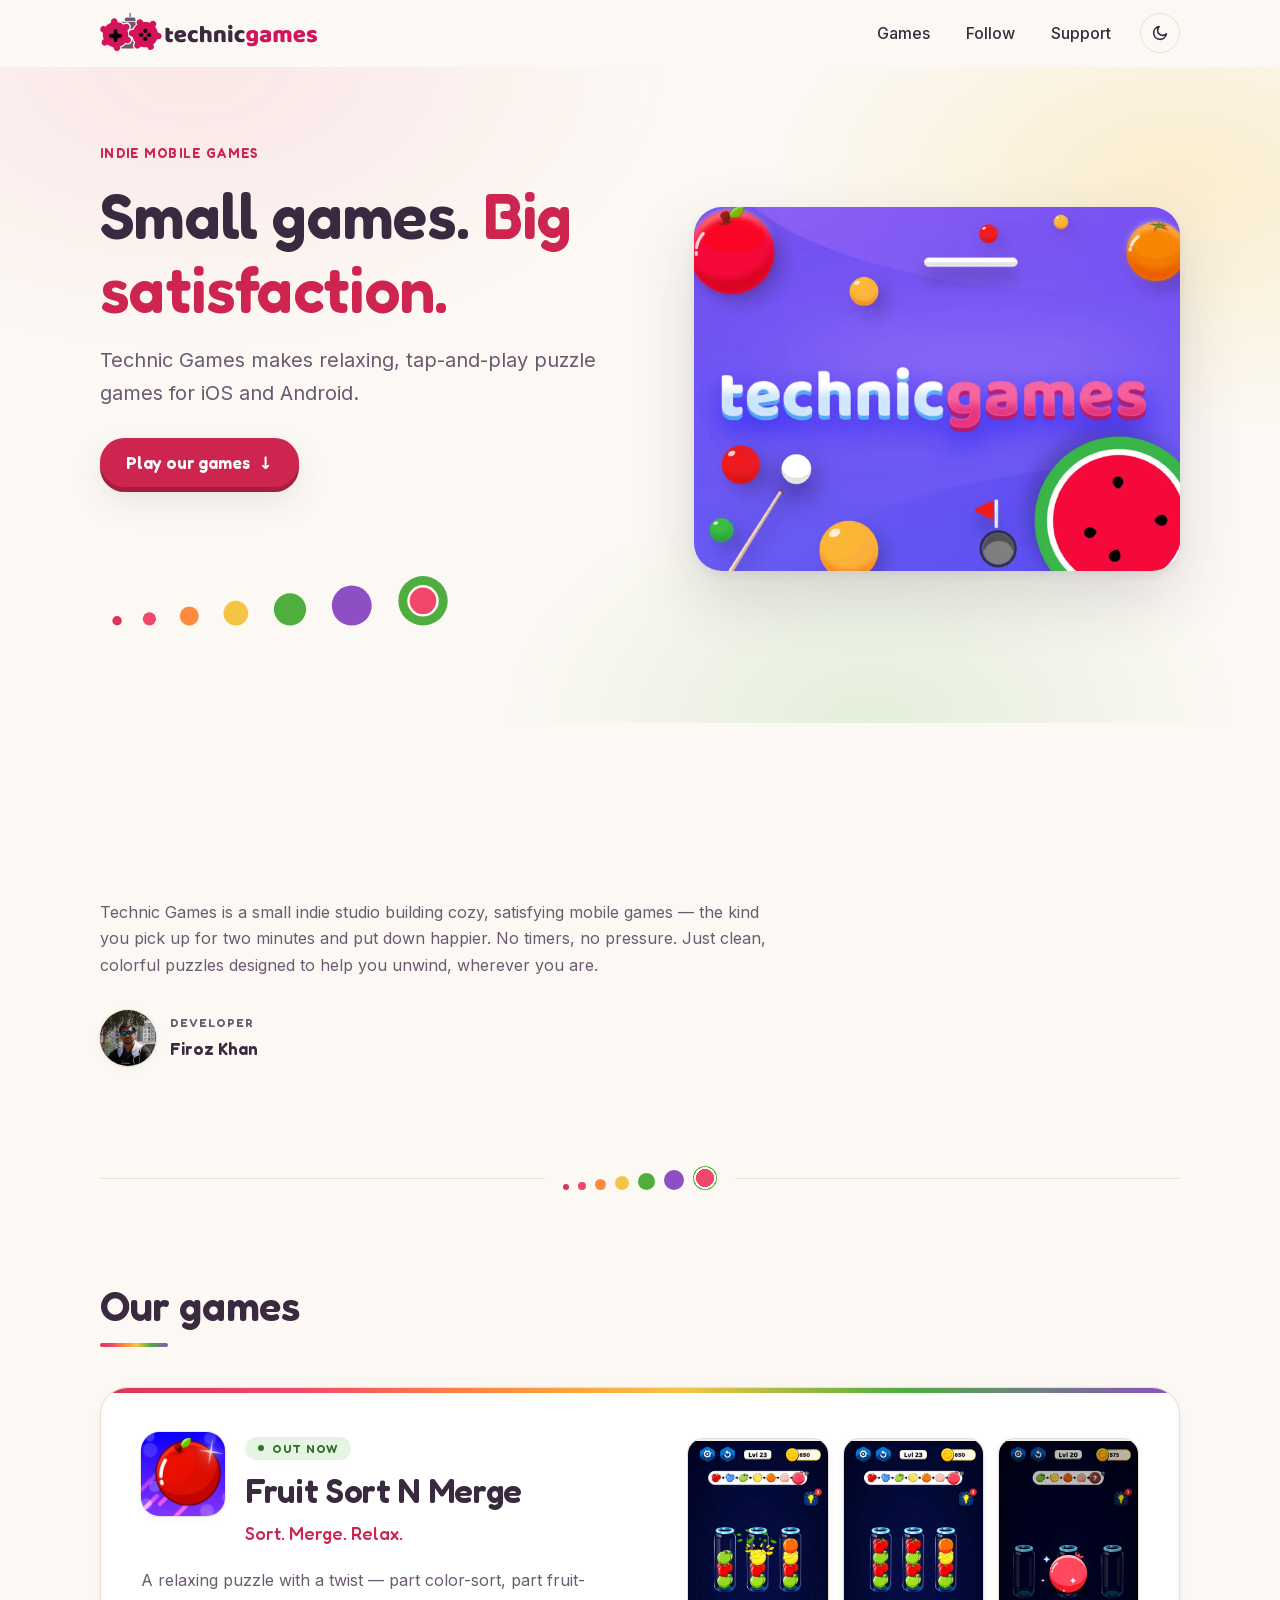
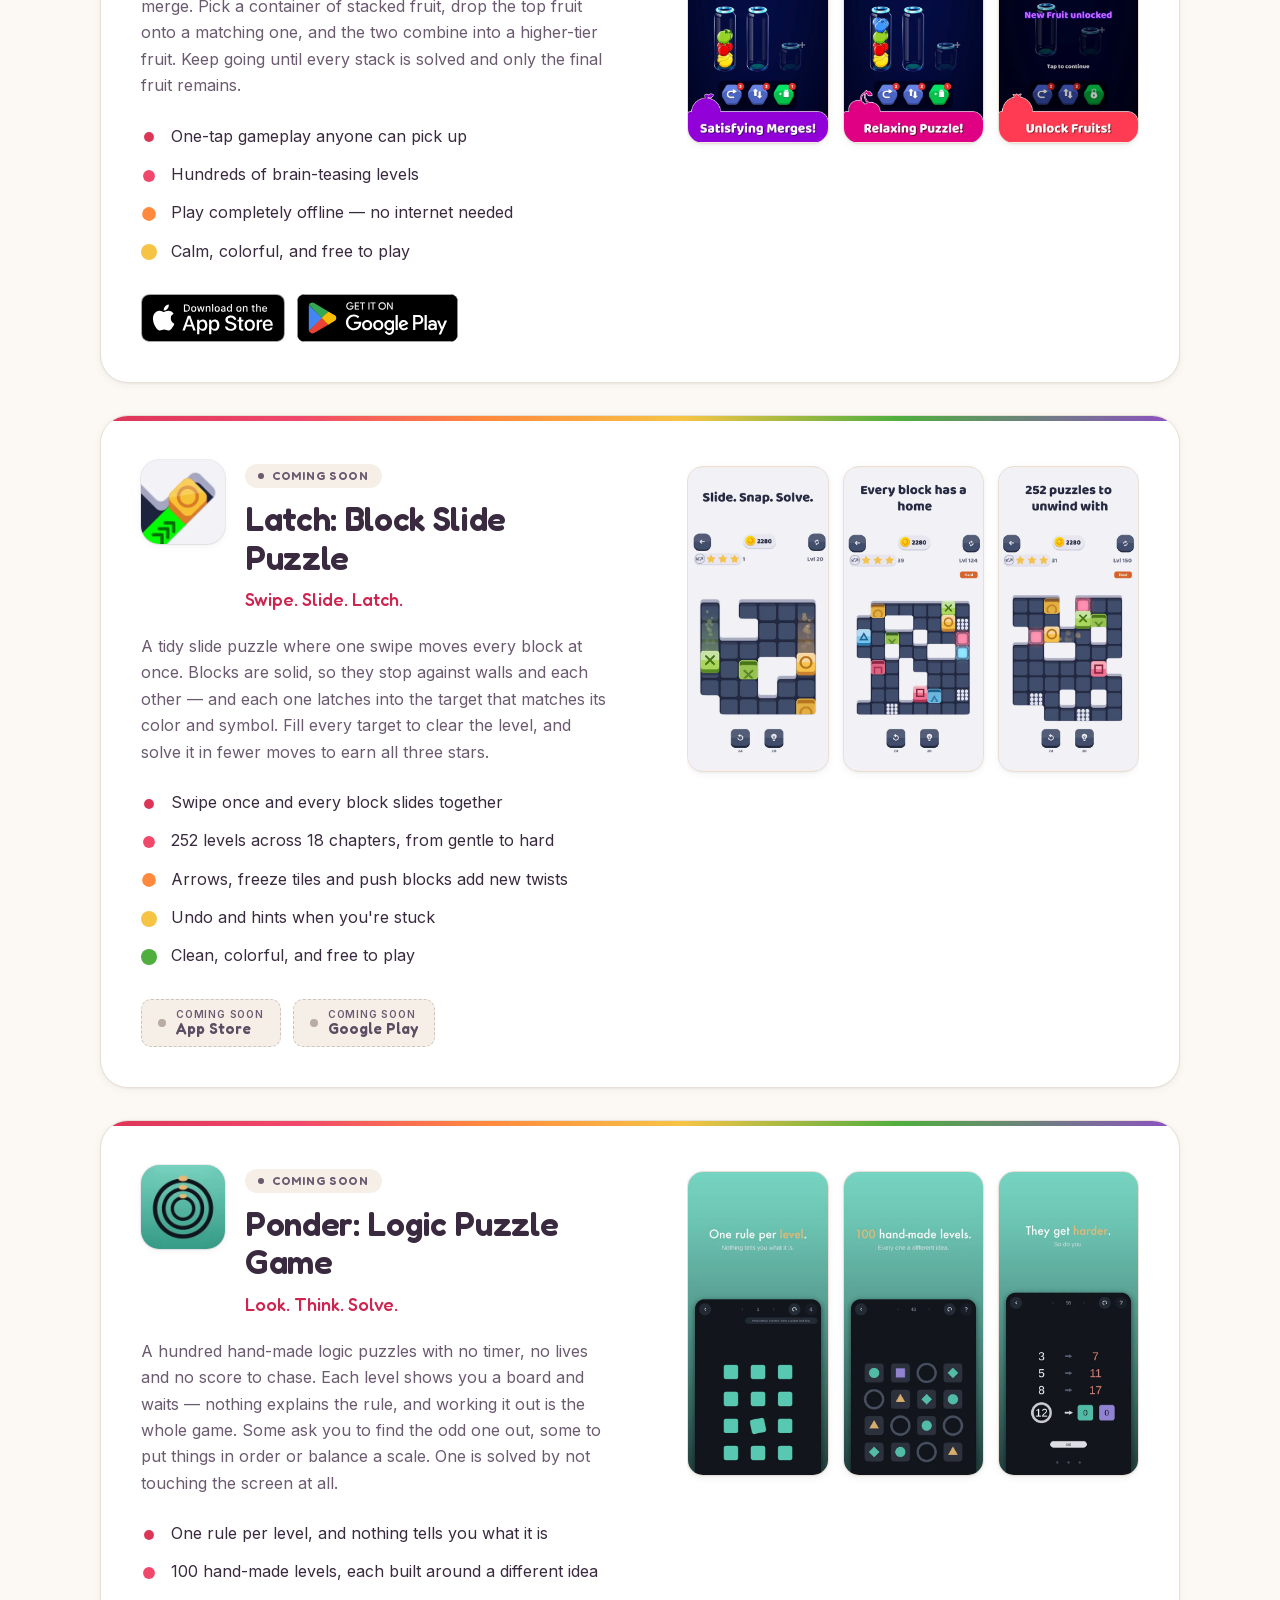
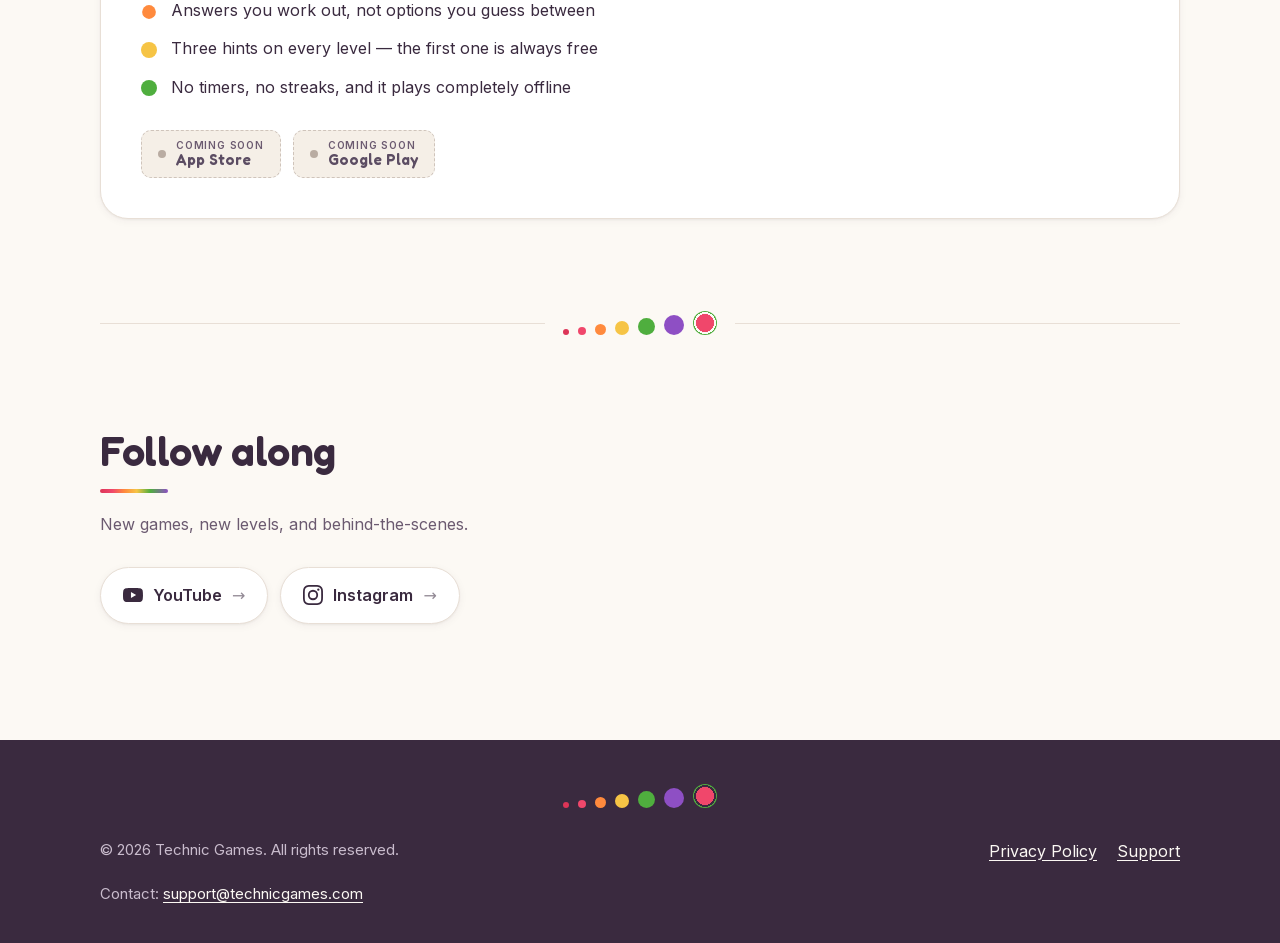
==== commit 21d8d720: "Add developer credit with photo (Firoz Khan) Co-Authored-By: Claude Opus 4.8 <noreply@anthropic.com>" ====
--- a/index.html
+++ b/index.html
@@ -205,6 +205,19 @@
       <h2 id="about-title" data-reveal>Who we are</h2>
       <div class="prose" data-reveal="1">
         <p>Technic Games is a small indie studio building cozy, satisfying mobile games — the kind you pick up for two minutes and put down happier. No timers, no pressure. Just clean, colorful puzzles designed to help you unwind, wherever you are.</p>
+      </div>
+
+      <!-- Developer credit. Photo generated from assets/firoz-src.png:
+           crop((1248,439,2068,1259)) -> assets/firoz.webp, 192px, q82.
+           alt="" because the name sits right beside it (avoids double read). -->
+      <div class="byline" data-reveal="2">
+        <span class="byline__avatar">
+          <img src="assets/firoz.webp" alt="" width="192" height="192" loading="lazy" decoding="async">
+        </span>
+        <span class="byline__text">
+          <span class="byline__label">Developer</span>
+          <span class="byline__name">Firoz Khan</span>
+        </span>
       </div>
     </div>
   </section>
--- a/assets/styles.css
+++ b/assets/styles.css
@@ -310,6 +310,46 @@
 .prose { margin-top: 18px; }
 .prose p { margin-top: 1rem; max-width: 68ch; color: var(--muted); }
 .prose p:first-child { margin-top: 0; }
+
+/* Developer credit (About section) */
+.byline {
+  margin-top: 32px;
+  display: inline-flex;
+  align-items: center;
+  gap: 14px;
+}
+.byline__avatar {
+  width: 56px;
+  height: 56px;
+  flex: none;
+  border-radius: 50%;
+  overflow: hidden;
+  display: grid;
+  place-items: center;
+  background: var(--tier-sweep);   /* shows behind/until a photo is added */
+  color: #fff;
+  font-family: var(--font-display);
+  font-weight: 600;
+  font-size: 1.125rem;
+  letter-spacing: 0.02em;
+  box-shadow: 0 0 0 1px var(--ring-soft), var(--shadow-sm);
+}
+.byline__avatar img { width: 100%; height: 100%; object-fit: cover; }
+.byline__text { display: grid; gap: 2px; }
+.byline__label {
+  font-family: var(--font-display);
+  font-size: 0.75rem;
+  font-weight: 600;
+  letter-spacing: 0.08em;
+  text-transform: uppercase;
+  color: var(--muted);
+}
+.byline__name {
+  font-family: var(--font-display);
+  font-weight: 600;
+  font-size: 1.0625rem;
+  color: var(--ink);
+}
 
 /* Section heading with a short tier underline. */
 .section > .wrap > h2 { position: relative; padding-bottom: 18px; }
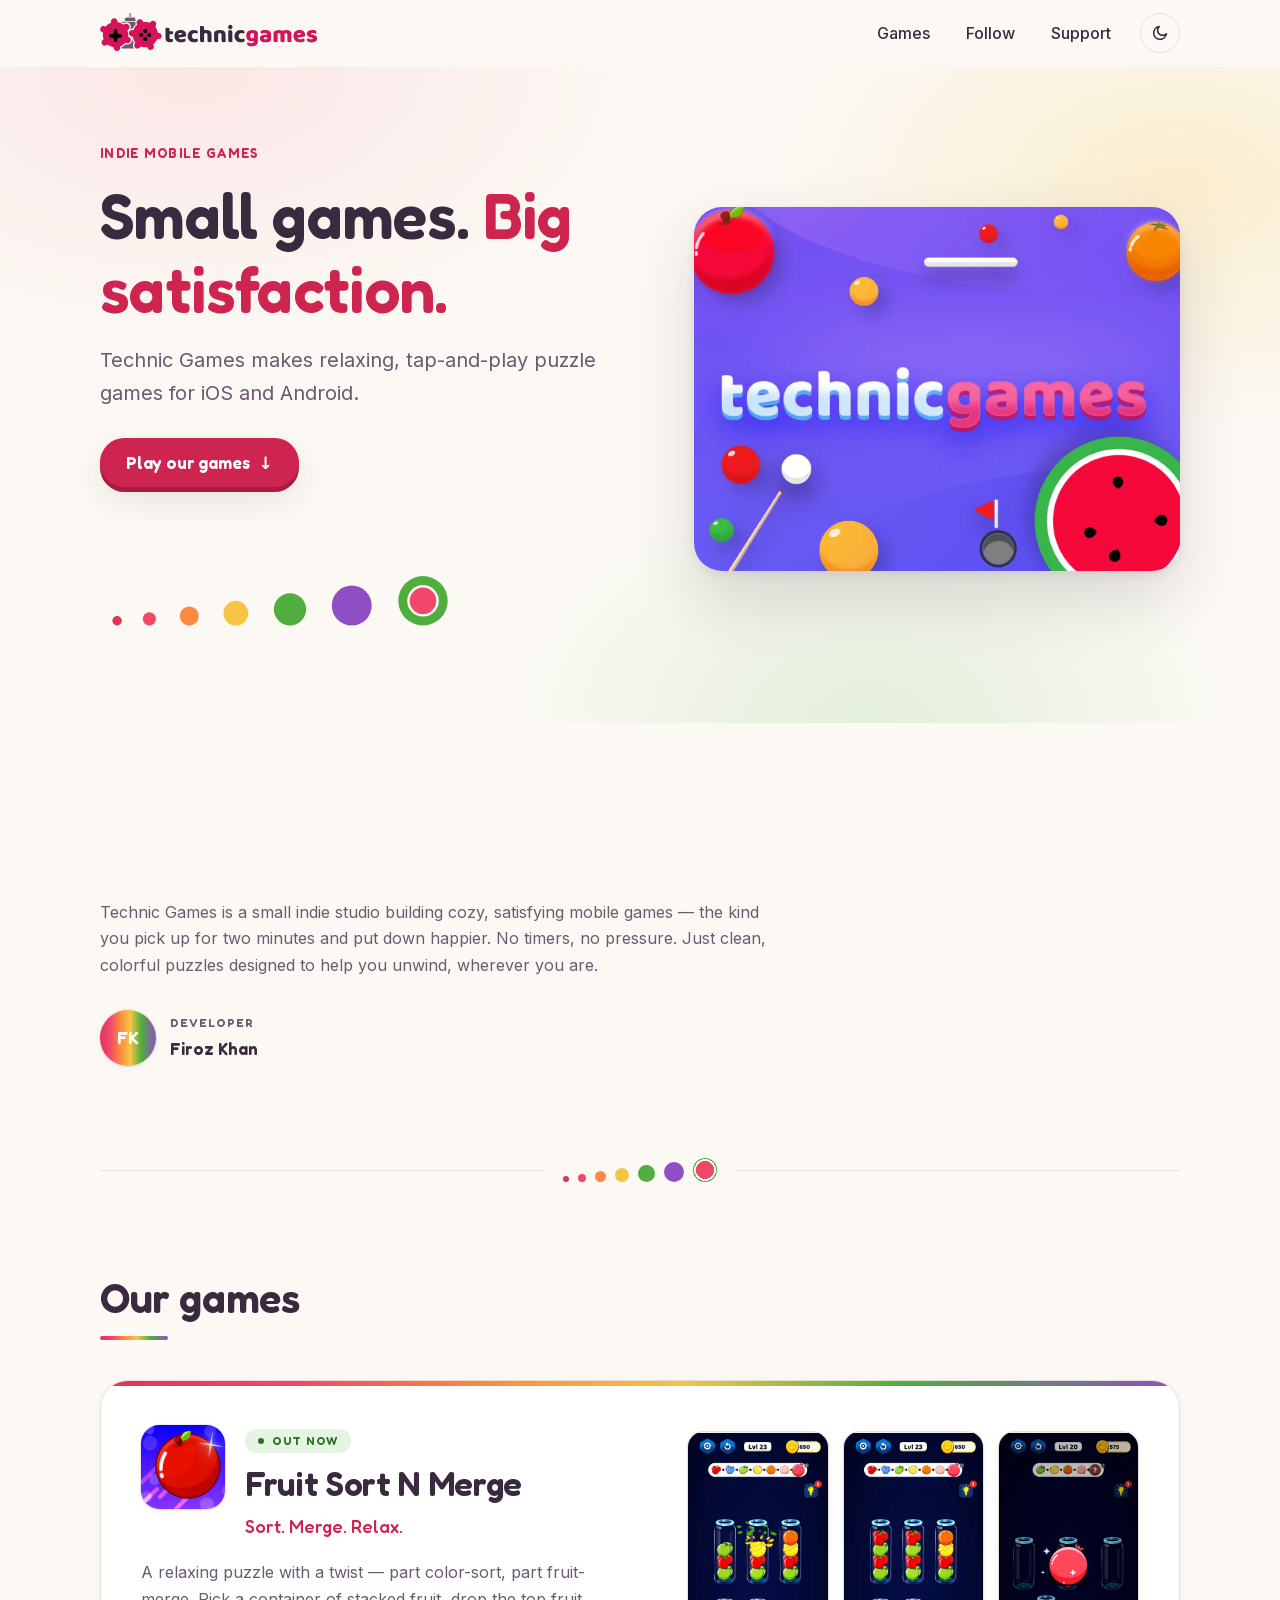
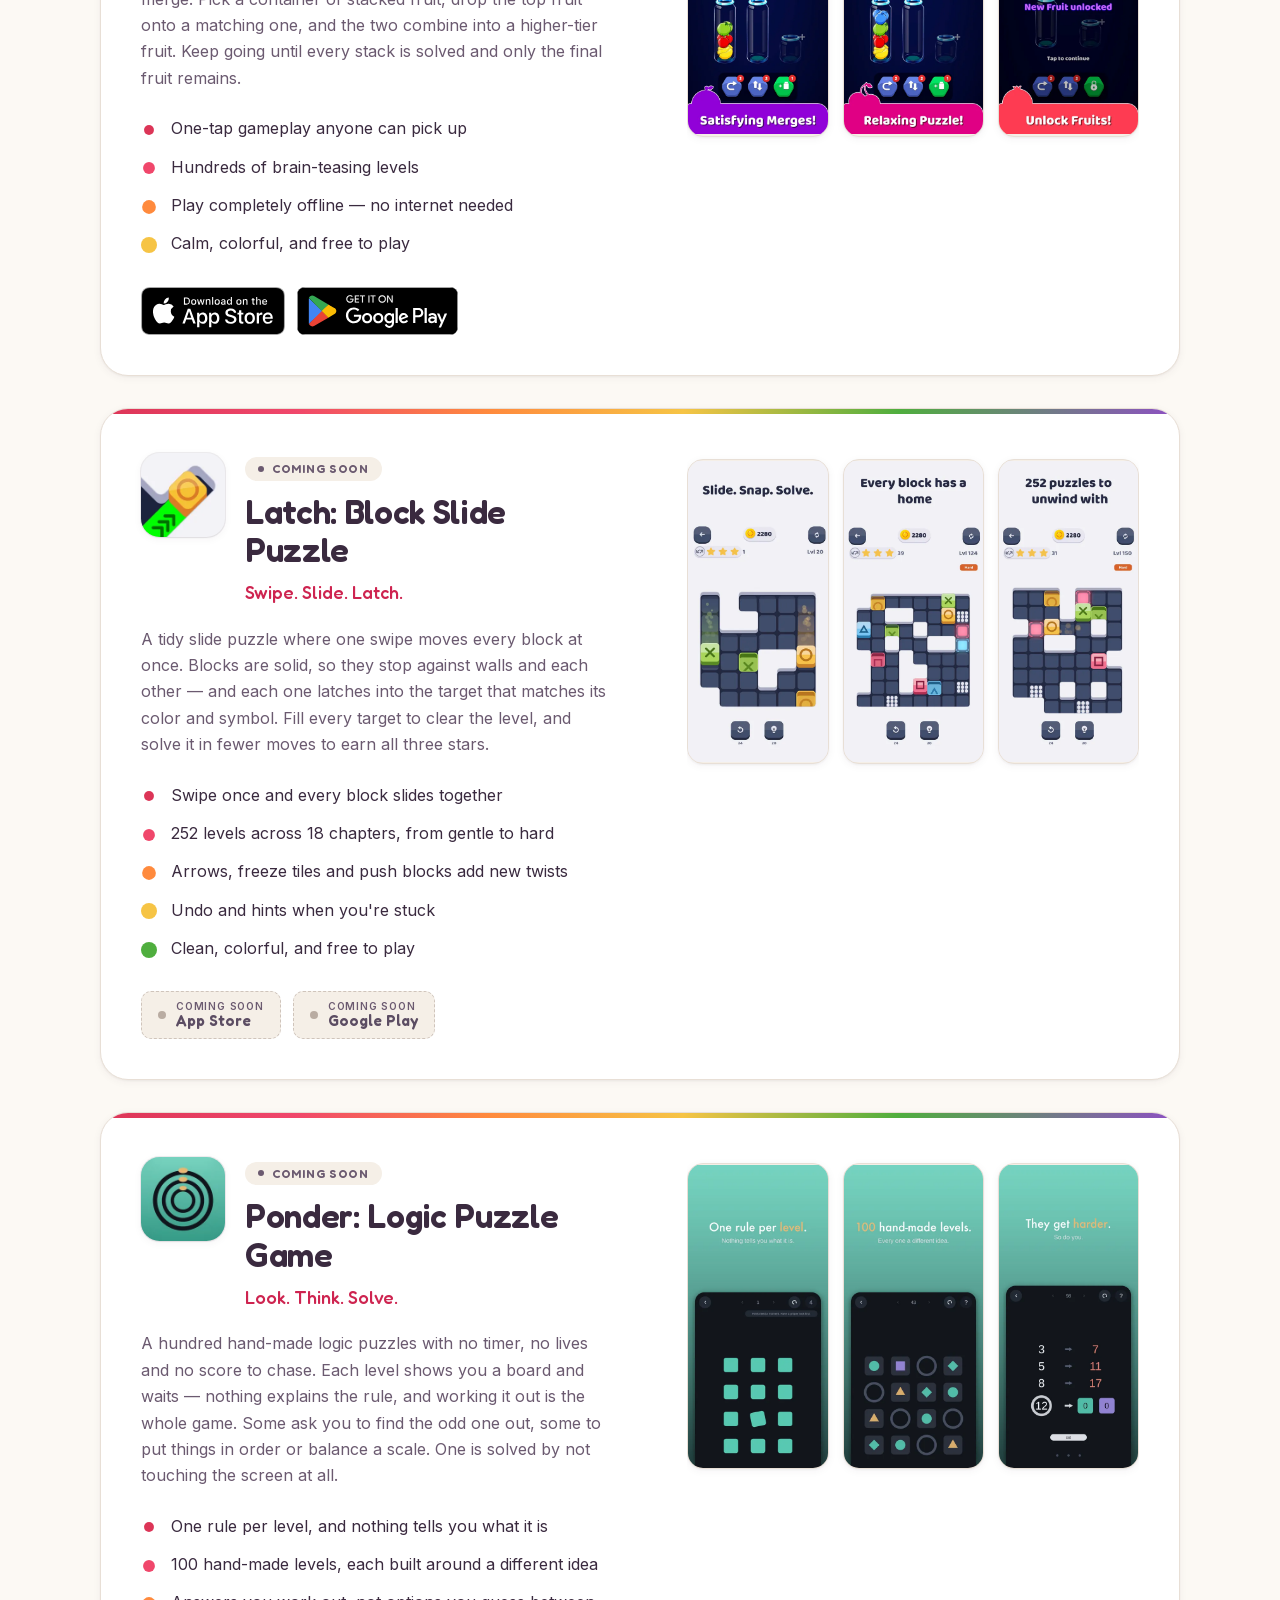
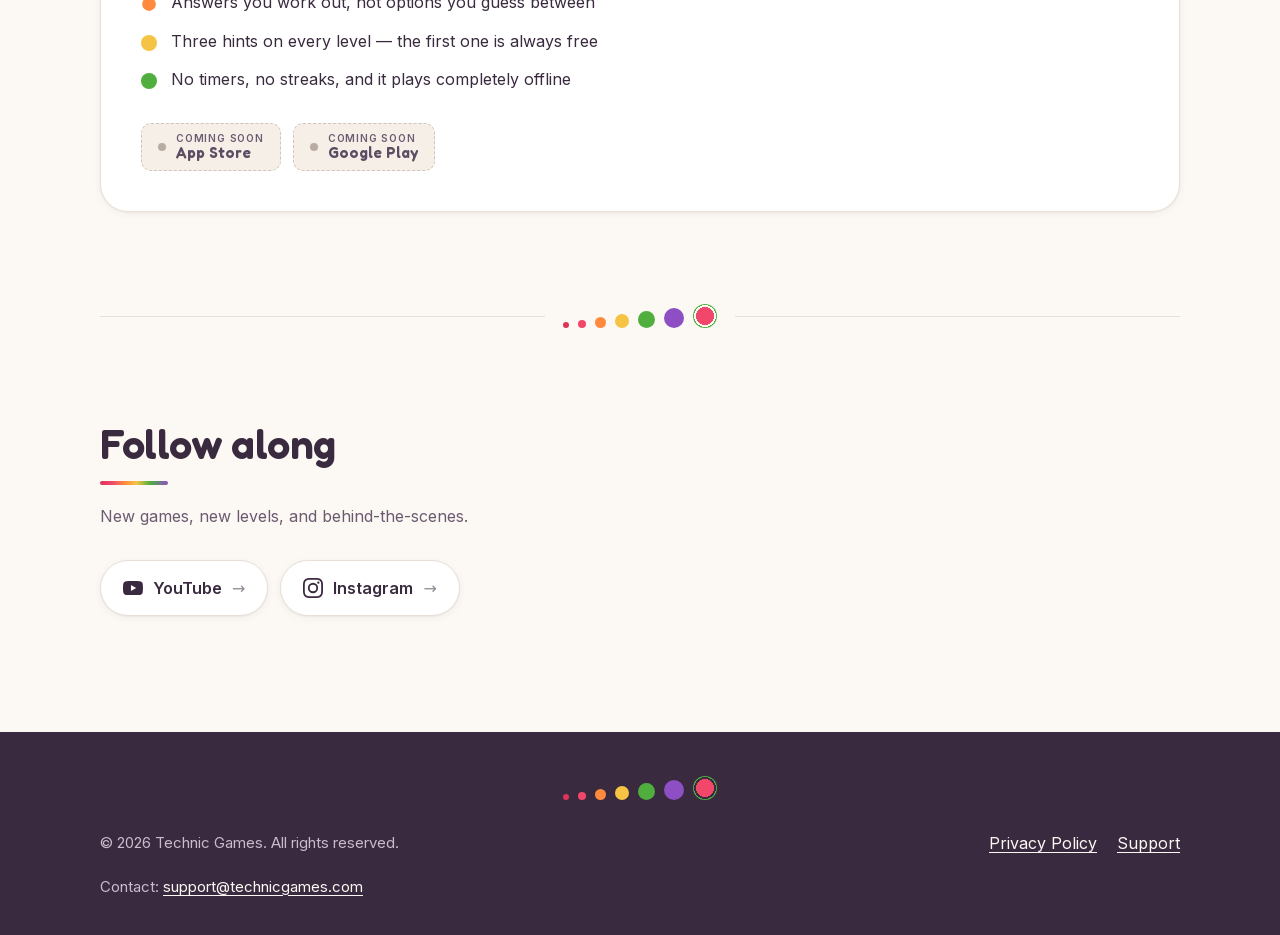
==== commit 339592bc: "Revert developer avatar to FK monogram; remove photo for now Co-Authored-By: Claude Opus 4.8 <norepl" ====
--- a/index.html
+++ b/index.html
@@ -207,13 +207,13 @@
         <p>Technic Games is a small indie studio building cozy, satisfying mobile games — the kind you pick up for two minutes and put down happier. No timers, no pressure. Just clean, colorful puzzles designed to help you unwind, wherever you are.</p>
       </div>
 
-      <!-- Developer credit. Photo generated from assets/firoz-src.png:
-           crop((1248,439,2068,1259)) -> assets/firoz.webp, 192px, q82.
-           alt="" because the name sits right beside it (avoids double read). -->
+      <!-- Developer credit. Avatar is an "FK" monogram for now. To use a photo:
+           put the source at assets/firoz-src.png (gitignored), generate
+           assets/firoz.webp (192px, q82), then replace the "FK" text node in
+           .byline__avatar with:
+           <img src="assets/firoz.webp" alt="" width="192" height="192" loading="lazy" decoding="async"> -->
       <div class="byline" data-reveal="2">
-        <span class="byline__avatar">
-          <img src="assets/firoz.webp" alt="" width="192" height="192" loading="lazy" decoding="async">
-        </span>
+        <span class="byline__avatar" aria-hidden="true">FK</span>
         <span class="byline__text">
           <span class="byline__label">Developer</span>
           <span class="byline__name">Firoz Khan</span>
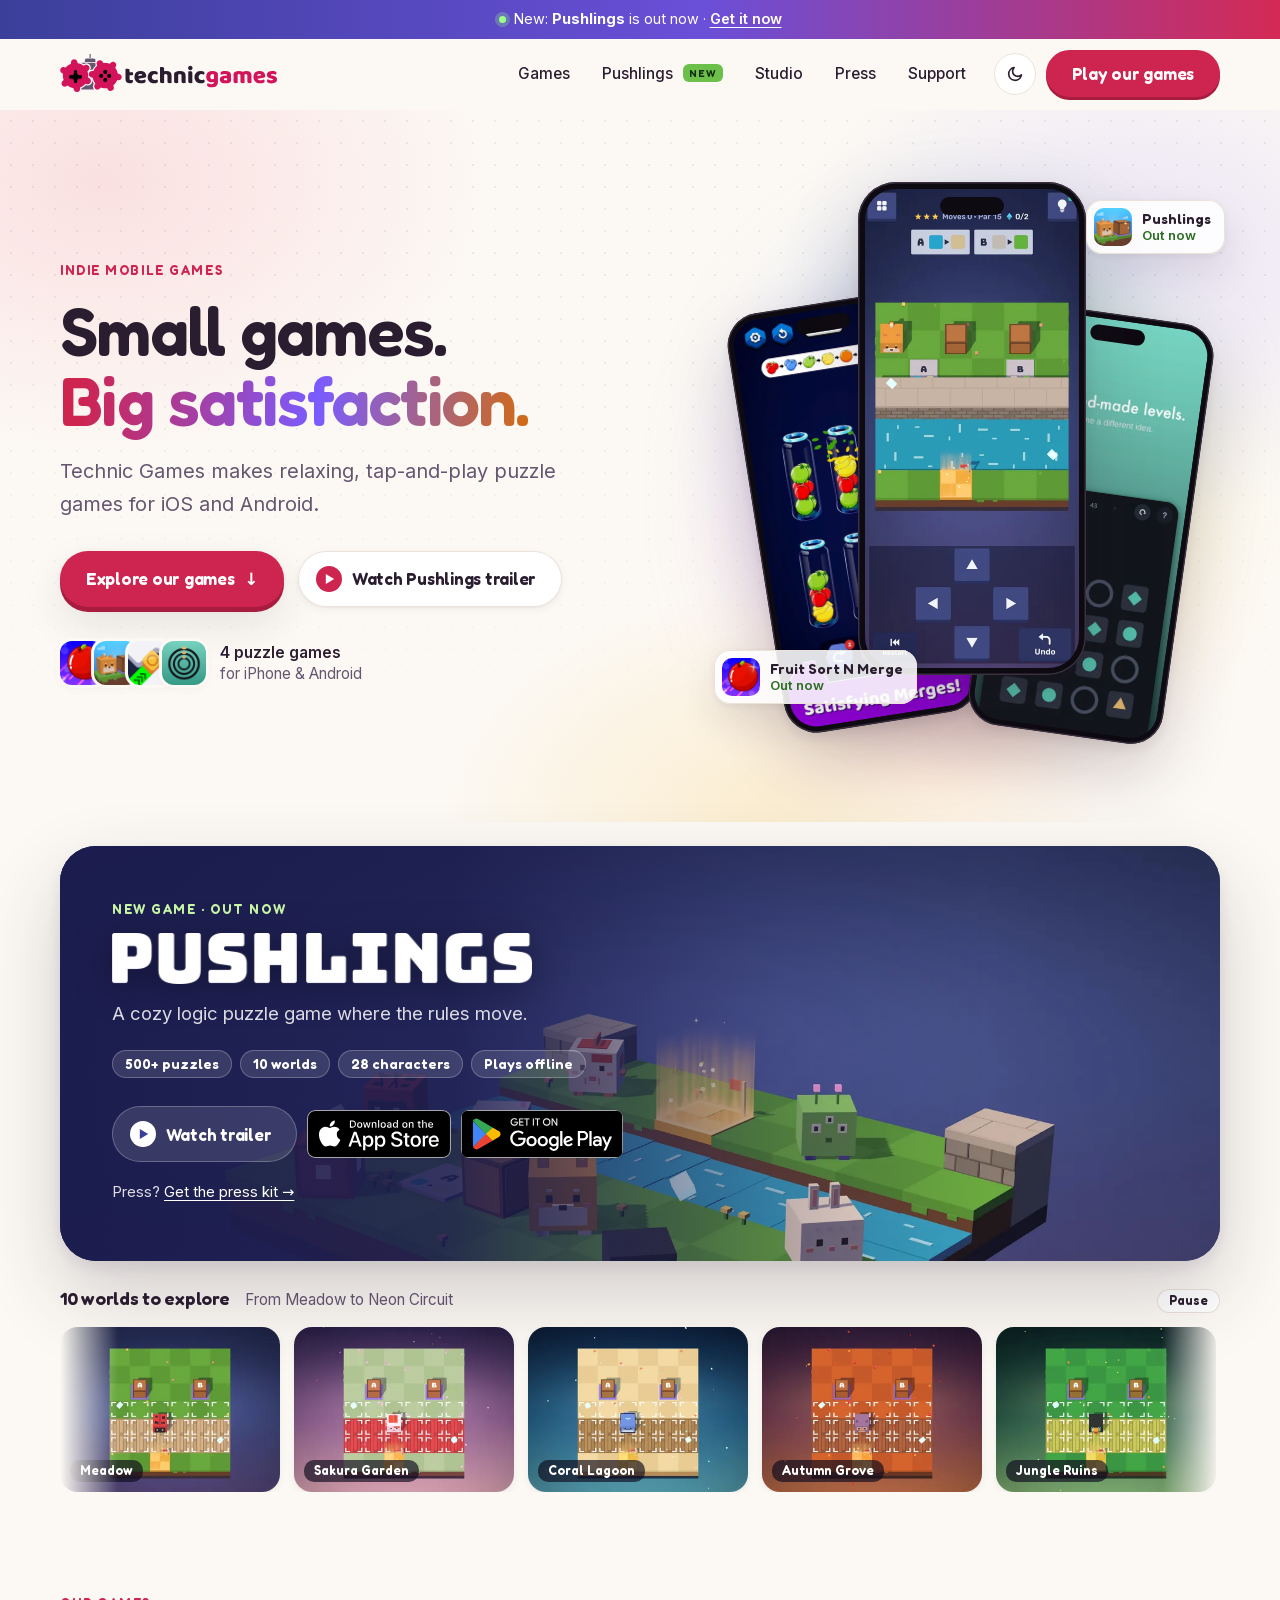
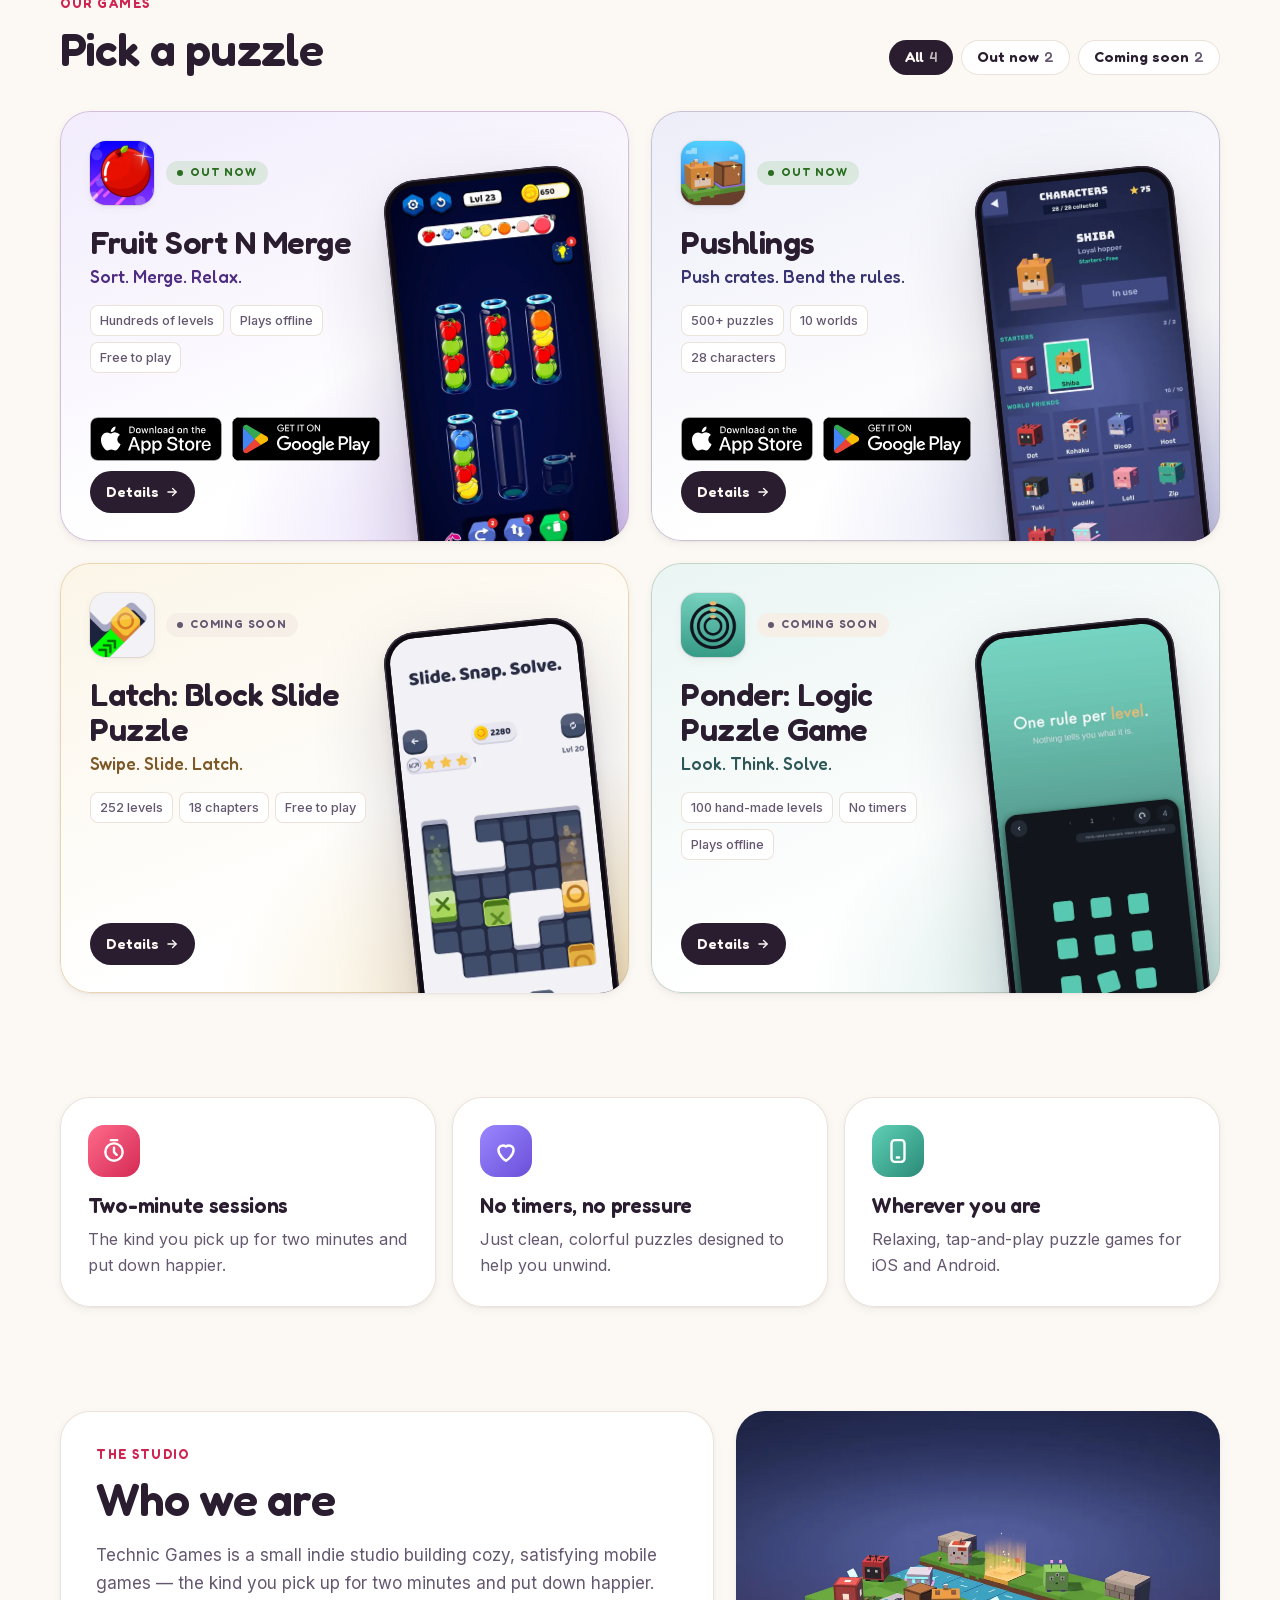
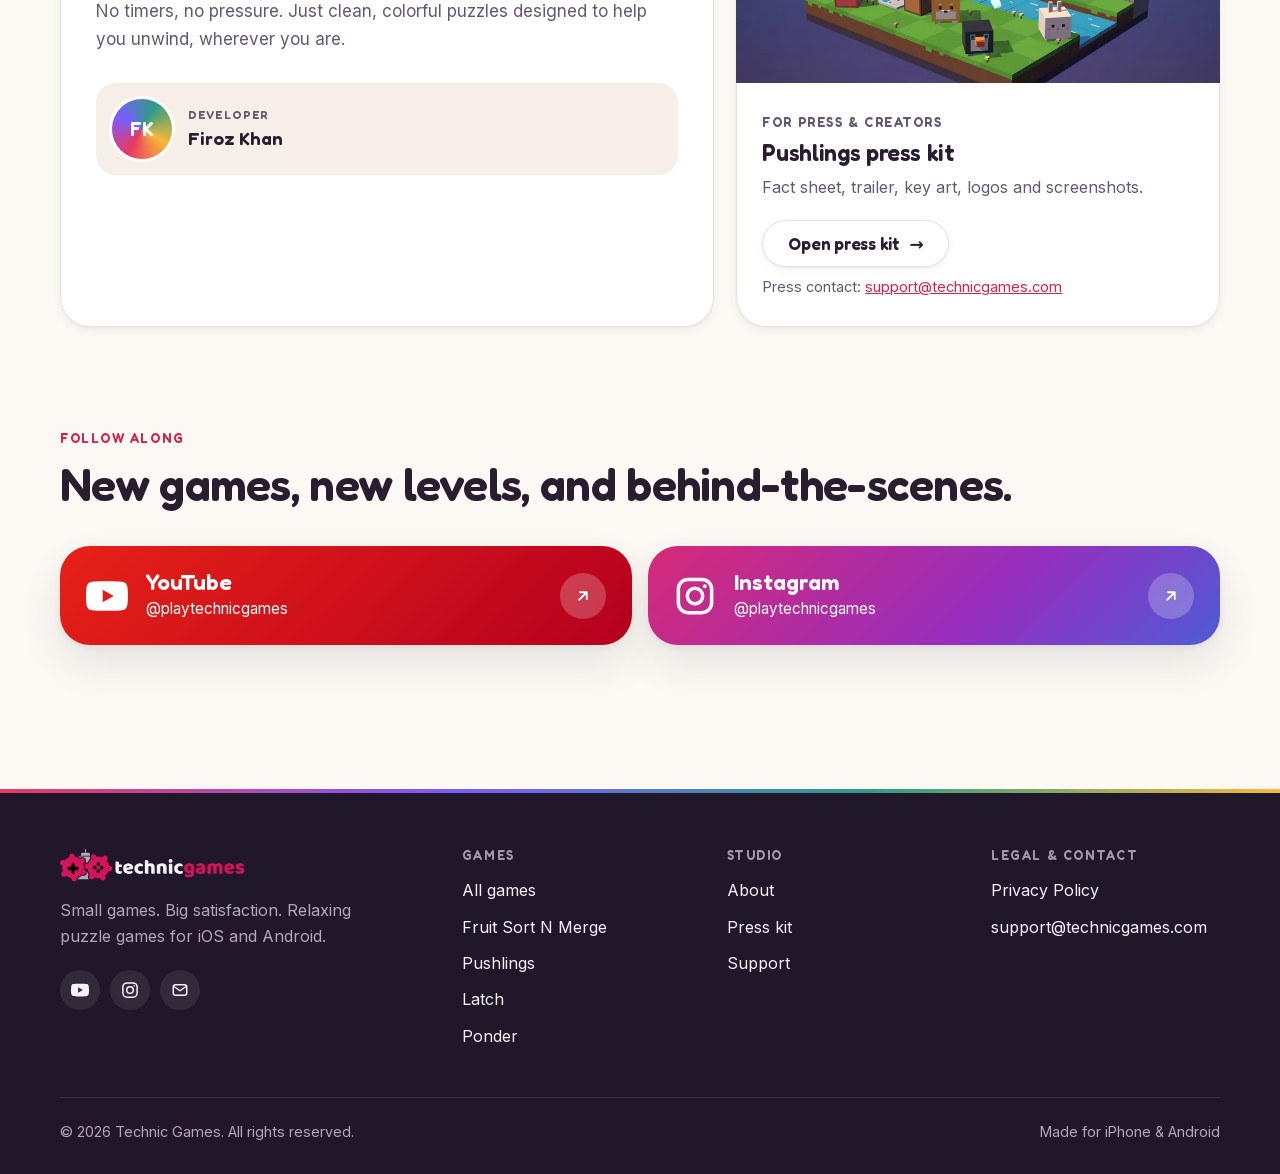
==== commit a7ca0f4d: "Redesign home page; serve original Pushlings press kit at /pushlings-press/" ====
--- a/index.html
+++ b/index.html
@@ -20,14 +20,14 @@
 </script>
 
 <title>Technic Games — Relaxing Mobile Puzzle Games</title>
-<meta name="description" content="Technic Games makes relaxing, satisfying mobile games for iOS &amp; Android. Play Fruit Sort N Merge — sort stacked fruits, merge matching pairs, reach the final fruit.">
+<meta name="description" content="Technic Games makes relaxing, satisfying mobile puzzle games for iOS &amp; Android: Fruit Sort N Merge, Pushlings, Latch and Ponder.">
 <link rel="canonical" href="https://technicgames.com/">
 <meta name="theme-color" content="#FCF9F4">
 
 <meta property="og:type" content="website">
 <meta property="og:site_name" content="Technic Games">
 <meta property="og:title" content="Technic Games">
-<meta property="og:description" content="Relaxing mobile puzzle games for iOS &amp; Android. Now playing: Fruit Sort N Merge.">
+<meta property="og:description" content="Relaxing mobile puzzle games for iOS &amp; Android. Now playing: Fruit Sort N Merge. Coming 16 November 2026: Pushlings.">
 <meta property="og:image" content="https://technicgames.com/assets/og-image.png">
 <meta property="og:image:width" content="1200">
 <meta property="og:image:height" content="630">
@@ -36,7 +36,7 @@
 
 <meta name="twitter:card" content="summary_large_image">
 <meta name="twitter:title" content="Technic Games">
-<meta name="twitter:description" content="Relaxing mobile puzzle games for iOS &amp; Android. Now playing: Fruit Sort N Merge.">
+<meta name="twitter:description" content="Relaxing mobile puzzle games for iOS &amp; Android. Now playing: Fruit Sort N Merge. Coming 16 November 2026: Pushlings.">
 <meta name="twitter:image" content="https://technicgames.com/assets/og-image.png">
 <meta name="twitter:image:alt" content="Technic Games — relaxing mobile puzzle games for iOS and Android.">
 
@@ -44,15 +44,20 @@
 <link rel="apple-touch-icon" href="assets/apple-touch-icon.png">
 
 <!-- Fonts are same-origin, so no preconnect is needed. Preload them and the
-     LCP image so they start downloading alongside the stylesheet. -->
+     LCP image (the centre phone in the hero) so they start downloading
+     alongside the stylesheet. -->
 <link rel="preload" href="assets/fonts/inter-var.woff2" as="font" type="font/woff2" crossorigin>
 <link rel="preload" href="assets/fonts/fredoka-var.woff2" as="font" type="font/woff2" crossorigin>
-<link rel="preload" as="image" href="assets/hero.webp" fetchpriority="high">
+<link rel="preload" as="image" href="assets/pl-1-thumb.webp" fetchpriority="high">
 <link rel="stylesheet" href="assets/styles.css">
 </head>
 
 <body>
 <a class="skip-link" href="#main">Skip to content</a>
+
+<!-- Launch bar: filled and un-hidden by main.js while a game in games.js
+     has a releaseDate that is upcoming or less than a month old. -->
+<div class="announce" id="announce" hidden></div>
 
 <header class="site-header">
   <div class="wrap">
@@ -140,7 +145,9 @@
     <nav class="nav" id="site-nav" aria-label="Primary">
       <ul>
         <li><a href="index.html#games">Games</a></li>
-        <li><a href="index.html#follow">Follow</a></li>
+        <li><a href="index.html#pushlings">Pushlings <span class="nav__new">New</span></a></li>
+        <li><a href="index.html#studio">Studio</a></li>
+        <li><a href="pushlings-press/">Press</a></li>
         <li><a href="support.html">Support</a></li>
       </ul>
     </nav>
@@ -148,7 +155,7 @@
     <div class="header__actions">
       <!-- label + icon are filled in by main.js, which knows the active theme -->
       <button class="theme-toggle icon-btn" type="button" aria-label="Switch theme"></button>
-
+      <a class="btn btn--primary header__cta" href="index.html#games">Play our games</a>
       <button class="nav-toggle" type="button" aria-expanded="false" aria-controls="site-nav">
         <span class="nav-toggle__bars" aria-hidden="true"><span></span><span></span><span></span></span>
         Menu
@@ -164,74 +171,133 @@
     <div class="wrap">
       <div>
         <p class="eyebrow">Indie mobile games</p>
-        <h1 id="hero-title">Small games. <em>Big satisfaction.</em></h1>
+        <h1 id="hero-title">Small games.<br> <em>Big satisfaction.</em></h1>
         <p class="lede">Technic Games makes relaxing, tap-and-play puzzle games for iOS and Android.</p>
 
-        <p class="hero__cta">
-          <a class="btn btn--primary" href="#games">Play our games <span class="btn__arrow">↓</span></a>
-        </p>
-
-        <!-- Signature motif: the ascending fruit tier, cherry → watermelon.
-             Two nested <g> per fruit on purpose: the outer one carries the
-             looping bob, the inner one the hover lift. Both animate
-             `transform`, so they cannot share an element. -->
-        <svg class="hero__arc" viewBox="0 0 400 120" role="img"
-             aria-label="An ascending row of fruit, from a small cherry up to a watermelon.">
-          <g class="fruit"><g class="fruit__in"><circle cx="18"  cy="105" r="5"  fill="#DC3557"/></g></g>
-          <g class="fruit"><g class="fruit__in"><circle cx="52"  cy="103" r="7"  fill="#F0476B"/></g></g>
-          <g class="fruit"><g class="fruit__in"><circle cx="94"  cy="100" r="10" fill="#FF8A3D"/></g></g>
-          <g class="fruit"><g class="fruit__in"><circle cx="143" cy="97"  r="13" fill="#F6C445"/></g></g>
-          <g class="fruit"><g class="fruit__in"><circle cx="200" cy="93"  r="17" fill="#4FAE3E"/></g></g>
-          <g class="fruit"><g class="fruit__in"><circle cx="265" cy="89"  r="21" fill="#8E4FC4"/></g></g>
-          <g class="fruit"><g class="fruit__in">
-            <circle cx="340" cy="84" r="26"   fill="#4FAE3E"/>
-            <circle class="pith" cx="340" cy="84" r="16.6" fill="#FCF9F4"/>
-            <circle cx="340" cy="84" r="14"   fill="#F0476B"/>
-          </g></g>
-        </svg>
-      </div>
-
-      <div class="hero__art">
-        <img src="assets/hero.webp"
-             alt="Colorful fruit tumbling into stacked containers, from Technic Games' puzzle game Fruit Sort N Merge."
-             width="1400" height="1050" fetchpriority="high" decoding="async">
-      </div>
-    </div>
-  </section>
-
-  <!-- ============ ABOUT ============ -->
-  <section class="section" id="about" aria-labelledby="about-title">
+        <div class="hero__cta">
+          <a class="btn btn--primary" href="#games">Explore our games <span class="btn__arrow" aria-hidden="true">↓</span></a>
+          <a class="btn btn--ghost" href="pushlings-press/video/Pushlings_Trailer_1920x1080.mp4" data-trailer>
+            <span class="btn__play" aria-hidden="true"><svg viewBox="0 0 10 12" fill="currentColor"><path d="M0 0l10 6-10 6z"/></svg></span>
+            Watch Pushlings trailer
+          </a>
+        </div>
+
+        <div class="proof">
+          <div class="proof__icons" aria-hidden="true">
+            <img src="assets/fsm-icon.webp" alt="" width="44" height="44" decoding="async">
+            <img src="assets/pl-icon.webp" alt="" width="44" height="44" decoding="async">
+            <img src="assets/lbs-icon.webp" alt="" width="44" height="44" decoding="async">
+            <img src="assets/pnd-icon.webp" alt="" width="44" height="44" decoding="async">
+          </div>
+          <p><strong><span data-game-count>4</span> puzzle games</strong> for iPhone &amp; Android</p>
+        </div>
+      </div>
+
+      <!-- A hand-picked showcase of real screenshots. Decorative: every game is
+           described properly in #games, so this is hidden from screen readers.
+           The chips' status text is kept current by main.js (data-status-of). -->
+      <div class="stage" aria-hidden="true">
+        <div class="stage__blob"></div>
+        <div class="phone phone--l" data-depth="10"><img src="assets/fsm-1-thumb.webp" alt="" width="440" height="952" decoding="async"></div>
+        <div class="phone phone--r" data-depth="14"><img src="assets/pnd-2-thumb.webp" alt="" width="440" height="956" decoding="async"></div>
+        <div class="phone phone--c" data-depth="22"><img src="assets/pl-1-thumb.webp" alt="" width="440" height="956" fetchpriority="high" decoding="async"></div>
+        <div class="float-chip float-chip--1">
+          <img src="assets/fsm-icon.webp" alt="" width="38" height="38" decoding="async">
+          <div><b>Fruit Sort N Merge</b><span class="is-live" data-status-of="fruit-sort-n-merge">Out now</span></div>
+        </div>
+        <div class="float-chip float-chip--2">
+          <img src="assets/pl-icon.webp" alt="" width="38" height="38" decoding="async">
+          <div><b>Pushlings</b><span data-status-of="pushlings">Arrives 16 Nov</span></div>
+        </div>
+      </div>
+    </div>
+  </section>
+
+  <!-- ============ FEATURED LAUNCH ============
+       data-featured names the game in games.js whose release date drives the
+       countdown, the eyebrow and the store slots. Copy is from the press kit. -->
+  <section class="feature" id="pushlings" aria-labelledby="pushlings-title">
     <div class="wrap">
-      <h2 id="about-title" data-reveal>Who we are</h2>
-      <div class="prose" data-reveal="1">
-        <p>Technic Games is a small indie studio building cozy, satisfying mobile games — the kind you pick up for two minutes and put down happier. No timers, no pressure. Just clean, colorful puzzles designed to help you unwind, wherever you are.</p>
-      </div>
-
-      <!-- Developer credit. Avatar is an "FK" monogram for now. To use a photo:
-           put the source at assets/firoz-src.png (gitignored), generate
-           assets/firoz.webp (192px, q82), then replace the "FK" text node in
-           .byline__avatar with:
-           <img src="assets/firoz.webp" alt="" width="192" height="192" loading="lazy" decoding="async"> -->
-      <div class="byline" data-reveal="2">
-        <span class="byline__avatar" aria-hidden="true">FK</span>
-        <span class="byline__text">
-          <span class="byline__label">Developer</span>
-          <span class="byline__name">Firoz Khan</span>
-        </span>
-      </div>
-    </div>
-  </section>
-
-  <div class="wrap">
-    <div class="divider">
-      <span class="tier-rail" aria-hidden="true"><i></i><i></i><i></i><i></i><i></i><i></i><i></i></span>
-    </div>
-  </div>
+      <div class="billboard" data-featured="pushlings" data-reveal>
+        <div class="billboard__art">
+          <img src="assets/pl-keyart-1920.webp"
+               srcset="assets/pl-keyart-960.webp 960w, assets/pl-keyart-1920.webp 1920w"
+               sizes="(min-width: 1200px) 1160px, 100vw"
+               alt="Shiba and friends on a floating Meadow island by a river, with the goal glowing on the far bank"
+               width="1920" height="1080" loading="lazy" decoding="async">
+        </div>
+        <div class="billboard__body">
+          <p class="eyebrow" data-eyebrow>New game · Coming soon</p>
+          <h2 id="pushlings-title"><img class="billboard__logo" src="assets/pl-logo-white.webp" alt="Pushlings" width="900" height="108" loading="lazy" decoding="async"></h2>
+          <p class="billboard__lede">A cozy logic puzzle game where the rules move.</p>
+          <ul class="facts" aria-label="At a glance">
+            <li>500+ puzzles</li>
+            <li>10 worlds</li>
+            <li>28 characters</li>
+            <li>Plays offline</li>
+          </ul>
+
+          <div class="countdown" data-countdown>
+            <p class="countdown__label">Launches worldwide <b>16 November 2026</b></p>
+            <div class="countdown__grid" aria-hidden="true">
+              <div class="countdown__cell"><span class="countdown__num" data-cd="d">–</span><span class="countdown__unit">Days</span></div>
+              <div class="countdown__cell"><span class="countdown__num" data-cd="h">–</span><span class="countdown__unit">Hours</span></div>
+              <div class="countdown__cell"><span class="countdown__num" data-cd="m">–</span><span class="countdown__unit">Mins</span></div>
+              <div class="countdown__cell"><span class="countdown__num" data-cd="s">–</span><span class="countdown__unit">Secs</span></div>
+            </div>
+            <p class="countdown__note">Soft launch from 2 November 2026 in Canada, Australia and New Zealand.</p>
+          </div>
+
+          <div class="billboard__cta">
+            <a class="btn btn--glass" href="pushlings-press/video/Pushlings_Trailer_1920x1080.mp4" data-trailer>
+              <span class="btn__play" aria-hidden="true"><svg viewBox="0 0 10 12" fill="currentColor"><path d="M0 0l10 6-10 6z"/></svg></span>
+              Watch trailer
+            </a>
+            <!-- Replaced by main.js with live badges once the release date passes. -->
+            <div class="stores" data-stores>
+              <span class="chip"><span class="chip__dot" aria-hidden="true"></span><span class="chip__text"><span class="chip__kicker">Coming soon</span><span class="chip__name">App Store</span></span></span>
+              <span class="chip"><span class="chip__dot" aria-hidden="true"></span><span class="chip__text"><span class="chip__kicker">Coming soon</span><span class="chip__name">Google Play</span></span></span>
+            </div>
+          </div>
+          <p class="billboard__press">Press? <a href="pushlings-press/">Get the press kit →</a></p>
+        </div>
+      </div>
+
+      <div class="worlds" data-reveal>
+        <div class="worlds__head">
+          <h3>10 worlds to explore</h3>
+          <span>From Meadow to Neon Circuit</span>
+          <button class="worlds__toggle" type="button" data-marquee-toggle aria-pressed="false" hidden>Pause</button>
+        </div>
+        <div class="marquee" data-marquee>
+          <ul class="marquee__track">
+            <li class="world"><img src="assets/pl-world-meadow.webp" alt="" width="440" height="330" loading="lazy" decoding="async"><span>Meadow</span></li>
+            <li class="world"><img src="assets/pl-world-sakura-garden.webp" alt="" width="440" height="330" loading="lazy" decoding="async"><span>Sakura Garden</span></li>
+            <li class="world"><img src="assets/pl-world-coral-lagoon.webp" alt="" width="440" height="330" loading="lazy" decoding="async"><span>Coral Lagoon</span></li>
+            <li class="world"><img src="assets/pl-world-autumn-grove.webp" alt="" width="440" height="330" loading="lazy" decoding="async"><span>Autumn Grove</span></li>
+            <li class="world"><img src="assets/pl-world-jungle-ruins.webp" alt="" width="440" height="330" loading="lazy" decoding="async"><span>Jungle Ruins</span></li>
+            <li class="world"><img src="assets/pl-world-snowy-peaks.webp" alt="" width="440" height="330" loading="lazy" decoding="async"><span>Snowy Peaks</span></li>
+            <li class="world"><img src="assets/pl-world-crystal-caverns.webp" alt="" width="440" height="330" loading="lazy" decoding="async"><span>Crystal Caverns</span></li>
+            <li class="world"><img src="assets/pl-world-desert-oasis.webp" alt="" width="440" height="330" loading="lazy" decoding="async"><span>Desert Oasis</span></li>
+            <li class="world"><img src="assets/pl-world-ember-isle.webp" alt="" width="440" height="330" loading="lazy" decoding="async"><span>Ember Isle</span></li>
+            <li class="world"><img src="assets/pl-world-neon-circuit.webp" alt="" width="440" height="330" loading="lazy" decoding="async"><span>Neon Circuit</span></li>
+          </ul>
+        </div>
+      </div>
+    </div>
+  </section>
 
   <!-- ============ GAMES (rendered from assets/games.js) ============ -->
   <section class="section" id="games" aria-labelledby="games-title">
     <div class="wrap">
-      <h2 id="games-title" data-reveal>Our games</h2>
+      <div class="section__head">
+        <div>
+          <p class="eyebrow">Our games</p>
+          <h2 id="games-title">Pick a puzzle</h2>
+        </div>
+        <div class="filters" id="game-filters" role="group" aria-label="Filter games" hidden></div>
+      </div>
+      <p class="sr-only" id="games-live" aria-live="polite"></p>
 
       <div id="games-list"></div>
 
@@ -239,54 +305,99 @@
            links: both are derived from games.js, and hardcoding them here
            would silently go stale the moment a game launches. -->
       <noscript>
-        <div class="card">
-          <div class="game__head">
-            <img class="game__icon" src="assets/fsm-icon.webp" alt="" width="192" height="192">
-            <div class="game__headings">
-              <h3 class="game__title">Fruit Sort N Merge</h3>
-              <p class="game__one">Sort. Merge. Relax.</p>
-            </div>
-          </div>
-          <p class="game__desc">A relaxing puzzle with a twist — part color-sort, part fruit-merge. Pick a container of stacked fruit, drop the top fruit onto a matching one, and the two combine into a higher-tier fruit. Keep going until every stack is solved and only the final fruit remains.</p>
-          <ul class="features">
-            <li>One-tap gameplay anyone can pick up</li>
-            <li>Hundreds of brain-teasing levels</li>
-            <li>Play completely offline — no internet needed</li>
-            <li>Calm, colorful, and free to play</li>
-          </ul>
-          <p class="game__desc">Turn on JavaScript to see where you can download our games.</p>
-        </div>
+        <article class="gcard"><div class="gcard__text"><h3>Fruit Sort N Merge</h3><p class="game__one">Sort. Merge. Relax.</p></div></article>
+        <article class="gcard"><div class="gcard__text"><h3>Pushlings</h3><p class="game__one">Push crates. Bend the rules.</p></div></article>
+        <article class="gcard"><div class="gcard__text"><h3>Latch: Block Slide Puzzle</h3><p class="game__one">Swipe. Slide. Latch.</p></div></article>
+        <article class="gcard"><div class="gcard__text"><h3>Ponder: Logic Puzzle Game</h3><p class="game__one">Look. Think. Solve.</p></div></article>
+        <p class="prose">Turn on JavaScript to see where you can download our games.</p>
       </noscript>
     </div>
   </section>
 
-  <div class="wrap">
-    <div class="divider">
-      <span class="tier-rail" aria-hidden="true"><i></i><i></i><i></i><i></i><i></i><i></i><i></i></span>
-    </div>
-  </div>
+  <!-- ============ VALUES (from the About copy, nothing new claimed) ============ -->
+  <section class="section section--flush" aria-labelledby="values-title">
+    <div class="wrap">
+      <h2 class="sr-only" id="values-title">What our games feel like</h2>
+      <div class="values">
+        <div class="value" data-reveal>
+          <div class="value__icon" aria-hidden="true"><svg viewBox="0 0 24 24" fill="none" stroke="currentColor" stroke-width="2.2" stroke-linecap="round" stroke-linejoin="round"><circle cx="12" cy="13" r="8"/><path d="M12 9v4l2.5 2.5M9 2h6"/></svg></div>
+          <h3>Two-minute sessions</h3>
+          <p>The kind you pick up for two minutes and put down happier.</p>
+        </div>
+        <div class="value" data-reveal="1">
+          <div class="value__icon" aria-hidden="true"><svg viewBox="0 0 24 24" fill="none" stroke="currentColor" stroke-width="2.2" stroke-linecap="round" stroke-linejoin="round"><path d="M12 21s-7-4.4-7-10.2A4.3 4.3 0 0 1 12 8a4.3 4.3 0 0 1 7 2.8C19 16.6 12 21 12 21z"/></svg></div>
+          <h3>No timers, no pressure</h3>
+          <p>Just clean, colorful puzzles designed to help you unwind.</p>
+        </div>
+        <div class="value" data-reveal="2">
+          <div class="value__icon" aria-hidden="true"><svg viewBox="0 0 24 24" fill="none" stroke="currentColor" stroke-width="2.2" stroke-linecap="round" stroke-linejoin="round"><rect x="6" y="2" width="12" height="20" rx="3"/><path d="M11 18h2"/></svg></div>
+          <h3>Wherever you are</h3>
+          <p>Relaxing, tap-and-play puzzle games for iOS and Android.</p>
+        </div>
+      </div>
+    </div>
+  </section>
+
+  <!-- ============ STUDIO + PRESS ============ -->
+  <section class="section section--flush" id="studio" aria-labelledby="studio-title">
+    <div class="wrap studio">
+      <div class="panel" data-reveal>
+        <p class="eyebrow">The studio</p>
+        <h2 id="studio-title">Who we are</h2>
+        <div class="prose">
+          <p>Technic Games is a small indie studio building cozy, satisfying mobile games — the kind you pick up for two minutes and put down happier. No timers, no pressure. Just clean, colorful puzzles designed to help you unwind, wherever you are.</p>
+        </div>
+
+        <!-- Developer credit. Avatar is an "FK" monogram for now. To use a photo:
+             put the source at assets/firoz-src.png (gitignored), generate
+             assets/firoz.webp (192px, q82), then replace the "FK" text node in
+             .dev__avatar with:
+             <img src="assets/firoz.webp" alt="" width="192" height="192" loading="lazy" decoding="async"> -->
+        <div class="dev">
+          <span class="dev__avatar" aria-hidden="true">FK</span>
+          <span>
+            <span class="dev__label">Developer</span>
+            <span class="dev__name">Firoz Khan</span>
+          </span>
+        </div>
+      </div>
+
+      <div class="panel press" data-reveal="1">
+        <div class="press__img"><img src="assets/pl-keyart-960.webp" alt="" width="960" height="540" loading="lazy" decoding="async"></div>
+        <div class="press__body">
+          <p class="eyebrow">For press &amp; creators</p>
+          <h3>Pushlings press kit</h3>
+          <p>Fact sheet, trailer, key art, logos and screenshots.</p>
+          <a class="btn btn--ghost" href="pushlings-press/">Open press kit <span aria-hidden="true">→</span></a>
+          <p class="press__contact">Press contact: <a href="mailto:support@technicgames.com">support@technicgames.com</a></p>
+        </div>
+      </div>
+    </div>
+  </section>
 
   <!-- ============ FOLLOW ============ -->
-  <section class="section" id="follow" aria-labelledby="follow-title">
+  <section class="section section--flush" id="follow" aria-labelledby="follow-title">
     <div class="wrap">
-      <h2 id="follow-title" data-reveal>Follow along</h2>
-      <div class="prose" data-reveal="1">
-        <p>New games, new levels, and behind-the-scenes.</p>
-      </div>
-
-      <ul class="follow__links" data-reveal="2">
+      <div class="section__head">
+        <div>
+          <p class="eyebrow">Follow along</p>
+          <h2 id="follow-title">New games, new levels, and behind-the-scenes.</h2>
+        </div>
+      </div>
+
+      <ul class="follow" data-reveal>
         <li>
-          <a href="https://youtube.com/@playtechnicgames" target="_blank" rel="noopener">
+          <a class="social social--yt" href="https://youtube.com/@playtechnicgames" target="_blank" rel="noopener">
             <svg viewBox="0 0 24 24" fill="currentColor" aria-hidden="true"><path d="M23.498 6.186a3.016 3.016 0 0 0-2.122-2.136C19.505 3.545 12 3.545 12 3.545s-7.505 0-9.377.505A3.017 3.017 0 0 0 .502 6.186C0 8.07 0 12 0 12s0 3.93.502 5.814a3.016 3.016 0 0 0 2.122 2.136c1.871.505 9.376.505 9.376.505s7.505 0 9.377-.505a3.015 3.015 0 0 0 2.122-2.136C24 15.93 24 12 24 12s0-3.93-.502-5.814zM9.545 15.568V8.432L15.818 12l-6.273 3.568z"/></svg>
-            YouTube
-            <span class="arrow" aria-hidden="true">→</span>
+            <span><b>YouTube</b> <span>@playtechnicgames</span></span>
+            <span class="social__arrow" aria-hidden="true"><svg viewBox="0 0 24 24" fill="none" stroke="currentColor" stroke-width="2.4" stroke-linecap="round" stroke-linejoin="round"><path d="M7 17L17 7M8 7h9v9"/></svg></span>
           </a>
         </li>
         <li>
-          <a href="https://instagram.com/playtechnicgames" target="_blank" rel="noopener">
-            <svg viewBox="0 0 24 24" fill="currentColor" aria-hidden="true"><path d="M12 0C8.74 0 8.333.015 7.053.072 5.775.132 4.905.333 4.14.63c-.789.306-1.459.717-2.126 1.384S.935 3.35.63 4.14C.333 4.905.131 5.775.072 7.053.012 8.333 0 8.74 0 12s.015 3.667.072 4.947c.06 1.277.261 2.148.558 2.913a5.885 5.885 0 0 0 1.384 2.126A5.868 5.868 0 0 0 4.14 23.37c.766.296 1.636.499 2.913.558C8.333 23.988 8.74 24 12 24s3.667-.015 4.947-.072c1.277-.06 2.148-.262 2.913-.558a5.898 5.898 0 0 0 2.126-1.384 5.86 5.86 0 0 0 1.384-2.126c.296-.765.499-1.636.558-2.913.06-1.28.072-1.687.072-4.947s-.015-3.667-.072-4.947c-.06-1.277-.262-2.149-.558-2.913a5.89 5.89 0 0 0-1.384-2.126A5.847 5.847 0 0 0 19.86.63c-.765-.297-1.636-.499-2.913-.558C15.667.012 15.26 0 12 0zm0 2.16c3.203 0 3.585.016 4.85.071 1.17.055 1.805.249 2.227.415.562.217.96.477 1.382.896.419.42.679.819.896 1.381.164.422.36 1.057.413 2.227.057 1.266.07 1.646.07 4.85s-.015 3.585-.074 4.85c-.061 1.17-.256 1.805-.421 2.227a3.81 3.81 0 0 1-.899 1.382 3.744 3.744 0 0 1-1.38.896c-.42.164-1.065.36-2.235.413-1.274.057-1.649.07-4.859.07-3.211 0-3.586-.015-4.859-.074-1.171-.061-1.816-.256-2.236-.421a3.716 3.716 0 0 1-1.379-.899 3.644 3.644 0 0 1-.9-1.38c-.165-.42-.359-1.065-.42-2.235-.045-1.26-.061-1.649-.061-4.844 0-3.196.016-3.586.061-4.861.061-1.17.255-1.814.42-2.234.21-.57.479-.96.9-1.381.419-.419.81-.689 1.379-.899.42-.166 1.051-.361 2.221-.421 1.275-.045 1.65-.06 4.859-.06l.045.03zm0 3.678a6.162 6.162 0 1 0 0 12.324 6.162 6.162 0 0 0 0-12.324zM12 16a4 4 0 1 1 0-8 4 4 0 0 1 0 8zm7.846-10.405a1.441 1.441 0 0 1-2.88 0 1.44 1.44 0 0 1 2.88 0z"/></svg>
-            Instagram
-            <span class="arrow" aria-hidden="true">→</span>
+          <a class="social social--ig" href="https://instagram.com/playtechnicgames" target="_blank" rel="noopener">
+            <svg viewBox="0 0 24 24" fill="none" stroke="currentColor" stroke-width="2" aria-hidden="true"><rect x="2.5" y="2.5" width="19" height="19" rx="5.5"/><circle cx="12" cy="12" r="4.4"/><circle cx="17.6" cy="6.4" r="1.1" fill="currentColor" stroke="none"/></svg>
+            <span><b>Instagram</b> <span>@playtechnicgames</span></span>
+            <span class="social__arrow" aria-hidden="true"><svg viewBox="0 0 24 24" fill="none" stroke="currentColor" stroke-width="2.4" stroke-linecap="round" stroke-linejoin="round"><path d="M7 17L17 7M8 7h9v9"/></svg></span>
           </a>
         </li>
       </ul>
@@ -296,20 +407,63 @@
 </main>
 
 <footer class="site-footer">
-  <span class="tier-rail" aria-hidden="true"><i></i><i></i><i></i><i></i><i></i><i></i><i></i></span>
   <div class="wrap">
-    <div class="footer__row">
-      <p class="footer__meta">© 2026 Technic Games. All rights reserved.</p>
-      <ul class="footer__links">
-        <li><a href="privacy.html">Privacy Policy</a></li>
-        <li><a href="support.html">Support</a></li>
-      </ul>
-    </div>
-    <p class="footer__meta">Contact: <a href="mailto:support@technicgames.com">support@technicgames.com</a></p>
+    <div class="footer__grid">
+      <div class="footer__brand">
+        <!-- assets/logo-on-dark.svg is GENERATED by tools/sync-logo.py: the
+             footer is dark in both themes, so its logo never needs to follow
+             the theme and can be a plain, cached <img>. -->
+        <a href="index.html" aria-label="Technic Games — home"><img class="footer__logo" src="assets/logo-on-dark.svg" alt="" width="185" height="34" loading="lazy" decoding="async"></a>
+        <p class="footer__tag">Small games. Big satisfaction. Relaxing puzzle games for iOS and Android.</p>
+        <ul class="footer__socials">
+          <li><a href="https://youtube.com/@playtechnicgames" target="_blank" rel="noopener" aria-label="YouTube"><svg viewBox="0 0 24 24" fill="currentColor" aria-hidden="true"><path d="M23.5 6.2a3 3 0 0 0-2.1-2.1C19.5 3.5 12 3.5 12 3.5s-7.5 0-9.4.6A3 3 0 0 0 .5 6.2 31 31 0 0 0 0 12a31 31 0 0 0 .5 5.8 3 3 0 0 0 2.1 2.1c1.9.6 9.4.6 9.4.6s7.5 0 9.4-.6a3 3 0 0 0 2.1-2.1A31 31 0 0 0 24 12a31 31 0 0 0-.5-5.8zM9.5 15.6V8.4l6.3 3.6-6.3 3.6z"/></svg></a></li>
+          <li><a href="https://instagram.com/playtechnicgames" target="_blank" rel="noopener" aria-label="Instagram"><svg viewBox="0 0 24 24" fill="none" stroke="currentColor" stroke-width="2" aria-hidden="true"><rect x="2.5" y="2.5" width="19" height="19" rx="5.5"/><circle cx="12" cy="12" r="4.4"/><circle cx="17.6" cy="6.4" r="1.1" fill="currentColor" stroke="none"/></svg></a></li>
+          <li><a href="mailto:support@technicgames.com" aria-label="Email support@technicgames.com"><svg viewBox="0 0 24 24" fill="none" stroke="currentColor" stroke-width="2" stroke-linecap="round" stroke-linejoin="round" aria-hidden="true"><rect x="3" y="5" width="18" height="14" rx="3"/><path d="M3.5 7l8.5 6 8.5-6"/></svg></a></li>
+        </ul>
+      </div>
+      <nav aria-labelledby="footer-games-title">
+        <h2 id="footer-games-title">Games</h2>
+        <!-- one link per game is appended by main.js from games.js -->
+        <ul class="footer__links" id="footer-games">
+          <li><a href="index.html#games">All games</a></li>
+        </ul>
+      </nav>
+      <nav aria-labelledby="footer-studio-title">
+        <h2 id="footer-studio-title">Studio</h2>
+        <ul class="footer__links">
+          <li><a href="index.html#studio">About</a></li>
+          <li><a href="pushlings-press/">Press kit</a></li>
+          <li><a href="support.html">Support</a></li>
+        </ul>
+      </nav>
+      <div>
+        <h2>Legal &amp; contact</h2>
+        <ul class="footer__links">
+          <li><a href="privacy.html">Privacy Policy</a></li>
+          <li><a href="mailto:support@technicgames.com">support@technicgames.com</a></li>
+        </ul>
+      </div>
+    </div>
+    <div class="footer__base">
+      <p>© 2026 Technic Games. All rights reserved.</p>
+      <p>Made for iPhone &amp; Android</p>
+    </div>
   </div>
 </footer>
 
 <button class="to-top icon-btn" type="button" aria-label="Back to top" hidden></button>
+
+<!-- Game details: filled per game by main.js. -->
+<dialog class="sheet" id="game-sheet" aria-label="Game details"></dialog>
+
+<!-- Trailer. The buttons are plain links to the MP4, upgraded into this
+     player by JS. preload="none": nothing downloads until someone presses play. -->
+<dialog class="vmodal" id="trailer" aria-label="Pushlings trailer">
+  <button class="vmodal__close" type="button" aria-label="Close trailer"></button>
+  <video controls preload="none" playsinline width="1920" height="1080" poster="assets/pl-keyart-1920.webp">
+    <source src="pushlings-press/video/Pushlings_Trailer_1920x1080.mp4" type="video/mp4">
+  </video>
+</dialog>
 
 <!-- Screenshot viewer. Upgraded in by JS only when <dialog> is supported;
      otherwise the screenshots stay plain, non-clickable images. -->
--- a/assets/styles.css
+++ b/assets/styles.css
@@ -2,7 +2,7 @@
    Technic Games — shared styles
    Mobile-first. One stylesheet for all three pages.
 
-   Two structural rules, both mechanically checkable:
+   Two structural rules, both mechanically checkable (tools/lint.py):
 
    1. MOTION. Every transition/animation lives in the "Motion" section
       at the bottom, inside a single
@@ -14,6 +14,10 @@
       defined once under :root (light) and overridden once under
       :root[data-theme="dark"]. Adding a component means adding a token,
       not a second colour block.
+
+   Per-game colour: each game card / sheet gets `--c` (from games.js) as an
+   inline custom property, and derives its tints with color-mix(). Every
+   color-mix() line is preceded by a plain fallback for older browsers.
    ============================================================= */
 
 /* ---------- Fonts (self-hosted; one variable file per family) ----------
@@ -39,13 +43,13 @@
 :root {
   color-scheme: light;
 
-  --ink: #3a2a3f;            /* primary text */
-  --muted: #6b5a70;          /* 6.0:1 on paper */
+  --ink: #2a1d30;            /* primary text */
+  --muted: #655770;          /* 6.4:1 on paper */
   --paper: #fcf9f4;          /* page */
   --paper-2: #f5efe7;        /* recessed: chips, tags */
   --paper-3: #ece2d6;
   --card: #ffffff;
-  --line: #e8dfd6;
+  --line: #ebe2d9;
 
   --berry: #f0476b;          /* decorative accent only — 3.6:1, never text */
   --accent-text: #ce2450;    /* AA-safe accent for text and links */
@@ -55,51 +59,84 @@
   --accent-btn-shadow: #a81c40;
   --btn-fg: #ffffff;
 
-  --green: #4fae3e;
-  --tag-out-bg: rgba(79, 174, 62, 0.14);
-  --tag-out-fg: #2f6f26;
-
-  --nav-current-bg: rgba(240, 71, 107, 0.09);
+  /* hero headline gradient; each stop is >= 3:1 on paper (large text) */
+  --violet: #7a5cff;
+  --tangerine: #d26a12;
+  --grad-text: linear-gradient(95deg, var(--accent-text) 5%, var(--violet) 55%, var(--tangerine) 100%);
+  --brand-sweep: linear-gradient(90deg, #e8395f, #7a5cff 36%, #2f9c86 68%, #f6b93b);
+
+  --tag-out-bg: rgba(79, 174, 62, 0.15);
+  --tag-out-fg: #2b6e22;
+
+  --nav-current-bg: rgba(240, 71, 107, 0.1);
+  --new-bg: #6cc04a;
+  --new-fg: #0f2a08;
 
   --chip-border: #cfc4bb;
   --chip-dot: #b9aca2;
-  --chip-name: #5c4d63;
+  --chip-name: #4f4157;
   --dot-idle: #9c8f86;       /* 3.1:1 on card — dots are meaningful UI */
 
-  --footer-bg: #3a2a3f;
-  --footer-fg: #fcf9f4;
-  --footer-meta: #c9bccd;
-
-  --header-bg: rgba(252, 249, 244, 0.82);
+  --footer-bg: #21172a;
+  --footer-fg: #f6f1f8;      /* keep in step with tools/sync-logo.py ON_DARK_PAINT */
+  --footer-meta: #b4a6bc;    /* idem */
+  --footer-head: #a597ad;
+  --footer-rule: rgba(255, 255, 255, 0.1);
+  --footer-chip: rgba(255, 255, 255, 0.08);
+  --footer-hover: #ffd36e;
+
+  --header-bg: rgba(252, 249, 244, 0.8);
   --header-bg-scrolled: rgba(252, 249, 244, 0.94);
 
-  --glow-berry: rgba(240, 71, 107, 0.1);
-  --glow-lemon: rgba(246, 196, 69, 0.22);
-  --glow-green: rgba(79, 174, 62, 0.14);
+  --glow-1: rgba(240, 71, 107, 0.14);
+  --glow-2: rgba(122, 92, 255, 0.14);
+  --glow-3: rgba(246, 185, 59, 0.2);
+  --dots: rgba(42, 29, 48, 0.07);
+  --stage-blob: conic-gradient(from 200deg, #ff8fab, #9b87ff, #6fd6c3, #ffd36e, #ff8fab);
+  --stage-blob-opacity: 0.45;
+  --float-bg: rgba(255, 255, 255, 0.88);
+
+  --phone-bezel: #0e0a11;
+  --phone-edge: #3a3140;
+
+  /* Launch bar + featured banner sit on dark art in BOTH themes, so these
+     are fixed and deliberately absent from the dark block below. */
+  --announce-bg: linear-gradient(90deg, #3b3f9a, #6a4fd8 55%, #d42a55);
+  --announce-dot: #9dff8a;
+  --announce-ring: rgba(157, 255, 138, 0.25);
+  --art-bg: #2b2d70;
+  --art-solid: #1b1c4e;
+  --art-shade: linear-gradient(90deg, rgba(27, 28, 78, 0.96) 0%, rgba(27, 28, 78, 0.86) 34%, rgba(27, 28, 78, 0.25) 62%, rgba(27, 28, 78, 0) 80%);
+  --art-fade: linear-gradient(180deg, rgba(27, 28, 78, 0) 40%, #1b1c4e 100%);
+  --art-eyebrow: #c9f7a6;
+  --on-art: #ffffff;
+  --on-art-2: rgba(255, 255, 255, 0.86);
+  --on-art-3: rgba(255, 255, 255, 0.72);
+  --glass: rgba(255, 255, 255, 0.12);
+  --glass-hover: rgba(255, 255, 255, 0.22);
+  --glass-line: rgba(255, 255, 255, 0.24);
+  --art-play-fg: #3b3f9a;
+  --art-drop: rgba(0, 0, 0, 0.35);
+  --world-cap: rgba(15, 12, 30, 0.66);
+  --mask: #000;              /* opaque stop for mask-image fades */
+
+  --yt-bg: linear-gradient(135deg, #e62117, #b5001f);
+  --ig-bg: linear-gradient(135deg, #d62976 0%, #962fbf 60%, #4f5bd5 100%);
+  --v1-bg: linear-gradient(135deg, #ff6b8b, #d42a55);
+  --v2-bg: linear-gradient(135deg, #9b87ff, #6a4fd8);
+  --v3-bg: linear-gradient(135deg, #5fd0b6, #2a8a77);
+  --avatar-bg: conic-gradient(from 210deg, #e8395f, #7a5cff, #2f9c86, #f6b93b, #e8395f);
 
   --selection: rgba(240, 71, 107, 0.2);
-  --ring-soft: rgba(58, 42, 63, 0.08);
-
-  --shadow-sm: 0 1px 2px rgba(58, 42, 63, 0.05), 0 2px 8px rgba(58, 42, 63, 0.05);
-  --shadow-md: 0 2px 4px rgba(58, 42, 63, 0.05), 0 14px 32px rgba(58, 42, 63, 0.1);
-  --shadow-lg: 0 4px 10px rgba(58, 42, 63, 0.07), 0 26px 64px rgba(58, 42, 63, 0.16);
-  --shadow-header: 0 8px 28px rgba(58, 42, 63, 0.07);
-
-  /* fruit tiers, ascending: cherry -> strawberry -> orange -> lemon -> lime -> grape -> watermelon */
-  --t1: #dc3557;
-  --t2: #f0476b;
-  --t3: #ff8a3d;
-  --t4: #f6c445;
-  --t5: #4fae3e;
-  --t6: #8e4fc4;
-  --t7: radial-gradient(circle at 50% 50%, var(--t2) 0 54%, var(--paper) 54% 64%, var(--t5) 64% 100%);
-
-  --tier-sweep: linear-gradient(90deg,
-    var(--t1) 0%, var(--t2) 18%, var(--t3) 36%,
-    var(--t4) 54%, var(--t5) 74%, var(--t6) 100%);
-
-  /* The lightbox is a dark overlay in BOTH themes, so its colours are fixed
-     and deliberately absent from the dark block below. */
+  --ring-soft: rgba(42, 29, 48, 0.08);
+
+  --shadow-sm: 0 1px 2px rgba(42, 29, 48, 0.05), 0 3px 10px rgba(42, 29, 48, 0.05);
+  --shadow-md: 0 2px 6px rgba(42, 29, 48, 0.06), 0 18px 40px rgba(42, 29, 48, 0.1);
+  --shadow-lg: 0 6px 14px rgba(42, 29, 48, 0.08), 0 34px 80px rgba(42, 29, 48, 0.2);
+  --shadow-header: 0 8px 28px rgba(42, 29, 48, 0.07);
+
+  /* The lightbox and the trailer are dark overlays in BOTH themes, so their
+     colours are fixed and deliberately absent from the dark block below. */
   --lightbox-mat: #17111b;
   --lightbox-fg: #f5eff7;
   --lightbox-cap: #d9cfdd;
@@ -107,17 +144,16 @@
   --lightbox-btn-bg-hover: rgba(245, 239, 247, 0.2);
   --lightbox-btn-border: rgba(245, 239, 247, 0.28);
   --lightbox-close-bg: rgba(23, 17, 27, 0.62);
-  --backdrop: rgba(24, 17, 28, 0.8);
-
-  --wrap: 1120px;
+  --backdrop: rgba(18, 12, 22, 0.78);
+
+  --wrap: 1200px;
   --gutter: 20px;
-  --radius: 16px;
-  --radius-lg: 28px;
+  --radius: 18px;
+  --radius-lg: 30px;
   --pill: 999px;
 
   /* Header logo height. THE one knob for logo size — change this line only.
-     The header reserves 66px, so up to ~46px sits comfortably. If you go
-     much past that, bump `.site-header .wrap { min-height }` too.
+     The header reserves 70px, so up to ~50px sits comfortably.
      Keep tools/sync-logo.py's HEIGHT in step so the SVG's width/height
      attributes match and there is no layout shift. */
   --logo-height: 40px;
@@ -143,20 +179,23 @@
   color-scheme: dark;
 
   --ink: #f6f1f8;
-  --muted: #b4a6bc;          /* 8.0:1 on paper */
-  --paper: #1a1320;
-  --paper-2: #2a2032;
-  --paper-3: #453a4e;
-  --card: #231a29;
-  --line: #372b40;
+  --muted: #b4a6bc;          /* 9.2:1 on paper */
+  --paper: #120d16;
+  --paper-2: #1f1726;
+  --paper-3: #3a2f44;
+  --card: #1a1320;
+  --line: #2e2437;
 
   --berry: #ff6183;
-  --accent-text: #ff7d9c;    /* 7.5:1 on paper */
+  --accent-text: #ff7d9c;    /* 8:1 on paper */
   --accent-strong: #ffa0b8;
   --accent-btn: #f0476b;     /* the brand berry, at full strength */
   --accent-btn-hover: #ff5c7f;
   --accent-btn-shadow: #b81c42;
-  --btn-fg: #1a1320;         /* dark text on a bright berry: 5.1:1 */
+  --btn-fg: #170f1b;         /* dark text on a bright berry: 5.1:1 */
+
+  --violet: #a594ff;
+  --tangerine: #ffb35c;
 
   --tag-out-bg: rgba(79, 174, 62, 0.18);
   --tag-out-fg: #8fe07e;
@@ -168,23 +207,24 @@
   --chip-name: #cfc2d6;
   --dot-idle: #7e6e86;       /* 3.5:1 on card */
 
-  --footer-bg: #120d16;
-  --footer-fg: #f6f1f8;
-  --footer-meta: #b4a6bc;
-
-  --header-bg: rgba(26, 19, 32, 0.8);
-  --header-bg-scrolled: rgba(26, 19, 32, 0.94);
-
-  --glow-berry: rgba(240, 71, 107, 0.16);
-  --glow-lemon: rgba(246, 196, 69, 0.1);
-  --glow-green: rgba(79, 174, 62, 0.12);
+  --footer-bg: #0b080e;
+
+  --header-bg: rgba(18, 13, 22, 0.76);
+  --header-bg-scrolled: rgba(18, 13, 22, 0.94);
+
+  --glow-1: rgba(255, 82, 119, 0.16);
+  --glow-2: rgba(122, 92, 255, 0.2);
+  --glow-3: rgba(246, 185, 59, 0.07);
+  --dots: rgba(255, 255, 255, 0.05);
+  --stage-blob-opacity: 0.3;
+  --float-bg: rgba(26, 19, 32, 0.88);
 
   --selection: rgba(255, 97, 131, 0.28);
   --ring-soft: rgba(0, 0, 0, 0.5);
 
-  --shadow-sm: 0 1px 2px rgba(0, 0, 0, 0.35), 0 2px 8px rgba(0, 0, 0, 0.28);
-  --shadow-md: 0 2px 4px rgba(0, 0, 0, 0.3), 0 14px 32px rgba(0, 0, 0, 0.42);
-  --shadow-lg: 0 4px 10px rgba(0, 0, 0, 0.35), 0 26px 64px rgba(0, 0, 0, 0.5);
+  --shadow-sm: 0 1px 2px rgba(0, 0, 0, 0.4), 0 3px 10px rgba(0, 0, 0, 0.3);
+  --shadow-md: 0 2px 6px rgba(0, 0, 0, 0.35), 0 18px 40px rgba(0, 0, 0, 0.45);
+  --shadow-lg: 0 6px 14px rgba(0, 0, 0, 0.4), 0 34px 80px rgba(0, 0, 0, 0.6);
   --shadow-header: 0 8px 28px rgba(0, 0, 0, 0.5);
 }
 
@@ -194,7 +234,7 @@
 *::after { box-sizing: border-box; }
 
 body,
-h1, h2, h3, p, ul, ol, figure, dl, dd { margin: 0; }
+h1, h2, h3, h4, p, ul, ol, figure, dl, dd { margin: 0; }
 
 html {
   -webkit-text-size-adjust: 100%;
@@ -210,6 +250,7 @@
   font-size: 1rem;
   line-height: 1.65;
   -webkit-font-smoothing: antialiased;
+  overflow-x: hidden;   /* the hero's tilted phones may poke past the gutter */
 
   /* Sticky footer: keeps short pages (support, privacy) from
      leaving a bare strip of paper below the footer on tall screens. */
@@ -235,11 +276,11 @@
 :where(a, button, [tabindex]):focus-visible {
   outline: 3px solid var(--ink);
   outline-offset: 3px;
-  border-radius: 8px;
-}
-
-.site-footer :where(a, button):focus-visible { outline-color: var(--footer-fg); }
-.lightbox :where(a, button):focus-visible { outline-color: var(--lightbox-fg); }
+  border-radius: 10px;
+}
+
+:where(.site-footer, .billboard, .announce) :where(a, button):focus-visible { outline-color: var(--on-art); }
+:where(.lightbox, .vmodal) :where(a, button):focus-visible { outline-color: var(--lightbox-fg); }
 
 .sr-only {
   position: absolute;
@@ -274,129 +315,74 @@
 
 section[id] { scroll-margin-top: 84px; }
 
-.section { padding-block: 56px; }
-
-@media (min-width: 760px) {
-  .section { padding-block: 92px; }
-}
+.section { padding-block: 64px; }
+.section--flush { padding-top: 0; }
+
+@media (min-width: 860px) {
+  .section { padding-block: 104px; }
+  .section--flush { padding-top: 0; }
+}
+
+.section__head {
+  display: flex;
+  flex-wrap: wrap;
+  align-items: flex-end;
+  justify-content: space-between;
+  gap: 20px 32px;
+  margin-bottom: 36px;
+}
+.section__head h2 { margin-top: 12px; }
 
 /* ---------- Type ---------- */
-h1, h2, h3, .btn, .tag, .logo {
+h1, h2, h3, h4, .btn, .tag, .logo {
   font-family: var(--font-display);
   font-weight: 600;
-  line-height: 1.15;
-  letter-spacing: -0.01em;
-}
-
-h1 { font-size: clamp(2.25rem, 7vw, 4rem); }
-h2 { font-size: clamp(1.75rem, 4.4vw, 2.6rem); }
-h3 { font-size: clamp(1.5rem, 3.4vw, 2.1rem); }
+  line-height: 1.1;
+  letter-spacing: -0.015em;
+}
+
+h1 { font-size: clamp(2.5rem, 6.2vw, 4.3rem); }
+h2 { font-size: clamp(1.9rem, 4.4vw, 2.9rem); }
+h3 { font-size: clamp(1.4rem, 2.6vw, 2rem); }
 
 .eyebrow {
   font-family: var(--font-display);
   font-weight: 600;
   font-size: 0.8125rem;
-  letter-spacing: 0.1em;
+  line-height: 1.2;
+  letter-spacing: 0.12em;
   text-transform: uppercase;
   color: var(--accent-text);
 }
 
 .lede {
-  font-size: clamp(1.0625rem, 2vw, 1.25rem);
+  font-size: clamp(1.0625rem, 1.9vw, 1.25rem);
   color: var(--muted);
-  max-width: 60ch;
-}
-
-.prose { margin-top: 18px; }
-.prose p { margin-top: 1rem; max-width: 68ch; color: var(--muted); }
+  max-width: 46ch;
+}
+
+.prose { margin-top: 16px; }
+.prose p { margin-top: 1rem; max-width: 60ch; color: var(--muted); font-size: 1.0625rem; }
 .prose p:first-child { margin-top: 0; }
 
-/* Developer credit (About section) */
-.byline {
-  margin-top: 32px;
-  display: inline-flex;
-  align-items: center;
-  gap: 14px;
-}
-.byline__avatar {
-  width: 56px;
-  height: 56px;
-  flex: none;
+/* ---------- Launch bar (filled by main.js from games.js) ---------- */
+.announce {
+  background: var(--announce-bg);
+  color: var(--on-art);
+  font-size: 0.9rem;
+  line-height: 1.45;
+  text-align: center;
+  padding: 9px var(--gutter);
+}
+.announce a { color: var(--on-art); font-weight: 600; text-underline-offset: 3px; }
+.announce__dot {
+  display: inline-block;
+  width: 7px; height: 7px;
+  margin-right: 8px;
   border-radius: 50%;
-  overflow: hidden;
-  display: grid;
-  place-items: center;
-  background: var(--tier-sweep);   /* shows behind/until a photo is added */
-  color: #fff;
-  font-family: var(--font-display);
-  font-weight: 600;
-  font-size: 1.125rem;
-  letter-spacing: 0.02em;
-  box-shadow: 0 0 0 1px var(--ring-soft), var(--shadow-sm);
-}
-.byline__avatar img { width: 100%; height: 100%; object-fit: cover; }
-.byline__text { display: grid; gap: 2px; }
-.byline__label {
-  font-family: var(--font-display);
-  font-size: 0.75rem;
-  font-weight: 600;
-  letter-spacing: 0.08em;
-  text-transform: uppercase;
-  color: var(--muted);
-}
-.byline__name {
-  font-family: var(--font-display);
-  font-weight: 600;
-  font-size: 1.0625rem;
-  color: var(--ink);
-}
-
-/* Section heading with a short tier underline. */
-.section > .wrap > h2 { position: relative; padding-bottom: 18px; }
-.section > .wrap > h2::after {
-  content: "";
-  position: absolute;
-  left: 0; bottom: 0;
-  width: 68px; height: 4px;
-  border-radius: var(--pill);
-  background: var(--tier-sweep);
-}
-
-/* ---------- Fruit-tier motif ---------- */
-.tier-rail {
-  display: flex;
-  align-items: flex-end;
-  justify-content: center;
-  gap: 9px;
-  list-style: none;
-  padding: 0;
-}
-.tier-rail i { display: block; border-radius: 50%; }
-.tier-rail i:nth-child(1) { width:  6px; height:  6px; background: var(--t1); }
-.tier-rail i:nth-child(2) { width:  8px; height:  8px; background: var(--t2); }
-.tier-rail i:nth-child(3) { width: 11px; height: 11px; background: var(--t3); }
-.tier-rail i:nth-child(4) { width: 14px; height: 14px; background: var(--t4); }
-.tier-rail i:nth-child(5) { width: 17px; height: 17px; background: var(--t5); }
-.tier-rail i:nth-child(6) { width: 20px; height: 20px; background: var(--t6); }
-.tier-rail i:nth-child(7) { width: 24px; height: 24px; background: var(--t7); }
-
-.divider {
-  position: relative;
-  display: flex;
-  justify-content: center;
-}
-.divider::before {
-  content: "";
-  position: absolute;
-  inset-inline: 0;
-  top: 50%;
-  height: 1px;
-  background: var(--line);
-}
-.divider .tier-rail {
-  position: relative;
-  background: var(--paper);
-  padding-inline: 18px;
+  background: var(--announce-dot);
+  box-shadow: 0 0 0 4px var(--announce-ring);
+  vertical-align: 1px;
 }
 
 /* ---------- Header ---------- */
@@ -405,7 +391,7 @@
   top: 0;
   z-index: 50;
   background: var(--header-bg);
-  backdrop-filter: blur(8px);
+  backdrop-filter: saturate(1.4) blur(12px);
   border-bottom: 1px solid transparent;
 }
 .site-header.is-scrolled {
@@ -418,7 +404,7 @@
   display: flex;
   align-items: center;
   gap: 14px;
-  min-height: 66px;
+  min-height: 70px;
 }
 
 /* The logo is GENERATED into the markup from assets/logo.svg by
@@ -442,26 +428,28 @@
   display: inline-flex;
   align-items: center;
   justify-content: center;
-  width: 40px; height: 40px;
+  width: 42px; height: 42px;
   flex: none;
   padding: 0;
   border: 1px solid var(--line);
   border-radius: 50%;
-  background: none;
+  background: var(--card);
   color: var(--ink);
   cursor: pointer;
 }
 .icon-btn:hover { border-color: var(--berry); color: var(--accent-text); }
 .icon-btn svg { width: 18px; height: 18px; }
+
+.header__cta { padding: 11px 18px; font-size: 0.95rem; }
 
 .nav-toggle {
   display: inline-flex;
   align-items: center;
   gap: 10px;
-  background: none;
+  background: var(--card);
   border: 1px solid var(--line);
   border-radius: var(--pill);
-  padding: 8px 14px;
+  padding: 9px 15px;
   font-weight: 600;
   color: var(--ink);
   cursor: pointer;
@@ -486,16 +474,16 @@
   margin: 0;
   padding: 0;
   display: flex;
-  gap: 6px;
+  gap: 4px;
 }
 .nav a {
-  position: relative;
   display: block;
-  padding: 10px 15px;
+  padding: 9px 14px;
   border-radius: var(--pill);
   color: var(--ink);
   text-decoration: none;
   font-weight: 500;
+  font-size: 0.96rem;
 }
 .nav a:hover { background: var(--paper-2); color: var(--accent-text); }
 
@@ -506,7 +494,19 @@
   background: var(--nav-current-bg);
 }
 
-@media (max-width: 759px) {
+.nav__new {
+  margin-left: 6px;
+  padding: 3px 6px;
+  border-radius: 6px;
+  background: var(--new-bg);
+  color: var(--new-fg);
+  font: 600 0.625rem/1 var(--font-display);
+  letter-spacing: 0.08em;
+  text-transform: uppercase;
+  vertical-align: 2px;
+}
+
+@media (max-width: 979px) {
   .nav {
     display: none;
     position: absolute;
@@ -522,68 +522,26 @@
   .nav a { padding: 14px 12px; border-radius: 12px; }
 }
 
-@media (min-width: 760px) {
+@media (min-width: 980px) {
   .nav-toggle { display: none; }
 }
-
-/* ---------- Hero (the one loud place) ---------- */
-.hero {
-  position: relative;
-  overflow: hidden;
-  padding-block: 48px 56px;
-  background:
-    radial-gradient(60% 70% at 15% 0%, var(--glow-berry), transparent 62%),
-    radial-gradient(52% 62% at 92% 18%, var(--glow-lemon), transparent 60%),
-    radial-gradient(46% 60% at 68% 100%, var(--glow-green), transparent 62%),
-    var(--paper);
-}
-
-@media (min-width: 900px) {
-  .hero { padding-block: 76px 88px; }
-  .hero .wrap {
-    display: grid;
-    grid-template-columns: 1.05fr 0.95fr;
-    align-items: center;
-    gap: 56px;
-  }
-}
-
-.hero h1 { margin-block: 14px 18px; }
-.hero h1 em { font-style: normal; color: var(--accent-text); }
-
-.hero__cta { margin-top: 28px; }
-
-.hero__arc { margin-top: 34px; max-width: 380px; }
-.hero__arc .fruit,
-.hero__arc .fruit__in { transform-box: fill-box; transform-origin: center; }
-/* the watermelon's pith ring must match the page, not the light theme */
-.hero__arc .pith { fill: var(--paper); }
-
-.hero__art {
-  position: relative;
-  margin-top: 44px;
-  border-radius: var(--radius-lg);
-  overflow: hidden;
-  background: var(--paper-2);
-  box-shadow: var(--shadow-lg);
-  aspect-ratio: 4 / 3;
-}
-.hero__art img { width: 100%; height: 100%; object-fit: cover; }
-
-@media (min-width: 900px) {
-  .hero__art { margin-top: 0; }
+/* .btn.header__cta, not .header__cta: .btn (display: inline-flex) comes
+   later in this file and would otherwise win the tie. */
+@media (max-width: 1099px) {
+  .btn.header__cta { display: none; }
 }
 
 /* ---------- Buttons ---------- */
 .btn {
   display: inline-flex;
   align-items: center;
-  gap: 0.55rem;
+  gap: 0.6rem;
   padding: 15px 26px;
   border: 0;
   border-radius: var(--pill);
   font-size: 1.0625rem;
   font-weight: 600;
+  line-height: 1;
   text-decoration: none;
   cursor: pointer;
 }
@@ -598,97 +556,437 @@
   transform: translateY(3px);
   box-shadow: 0 2px 0 var(--accent-btn-shadow);
 }
+.header__cta.btn--primary { box-shadow: 0 3px 0 var(--accent-btn-shadow); }
+
+.btn--ghost {
+  background: var(--card);
+  color: var(--ink);
+  box-shadow: inset 0 0 0 1px var(--line), var(--shadow-sm);
+}
+.btn--ghost:hover { color: var(--accent-text); box-shadow: inset 0 0 0 1px var(--berry), var(--shadow-md); }
+
+.btn--glass {
+  background: var(--glass);
+  color: var(--on-art);
+  box-shadow: inset 0 0 0 1px var(--glass-line);
+}
+.btn--glass:hover { background: var(--glass-hover); }
+
+.btn__play {
+  display: grid;
+  place-items: center;
+  width: 26px; height: 26px;
+  margin-left: -8px;
+  border-radius: 50%;
+  background: var(--accent-btn);
+  color: var(--btn-fg);
+}
+.btn--glass .btn__play { background: var(--on-art); color: var(--art-play-fg); }
+.btn__play svg { width: 10px; height: 10px; margin-left: 2px; }
 .btn__arrow { display: inline-block; }
 
-/* ---------- Cards ---------- */
-.card {
-  background: var(--card);
-  border: 1px solid var(--line);
-  border-radius: var(--radius-lg);
-  box-shadow: var(--shadow-sm);
-  padding: 28px 22px;
-}
-
-@media (min-width: 760px) {
-  .card { padding: 40px; }
-}
-
-/* ---------- Games ---------- */
-#games-list { display: grid; gap: 32px; margin-top: 40px; }
-noscript .card { display: block; margin-top: 40px; }
-
-.game {
+/* ---------- Hero ---------- */
+.hero {
   position: relative;
-  background: var(--card);
-  border: 1px solid var(--line);
-  border-radius: var(--radius-lg);
-  box-shadow: var(--shadow-sm);
+  isolation: isolate;
   overflow: hidden;
-  display: grid;
-  gap: 8px;
-}
-
-/* signature: the fruit tier as a rail across the top of every card */
-.game::before {
+  padding-block: 52px 32px;
+}
+.hero::before,
+.hero::after { content: ""; position: absolute; inset: 0; z-index: -1; }
+.hero::before {
+  background:
+    radial-gradient(48% 60% at 8% 10%, var(--glow-1), transparent 65%),
+    radial-gradient(42% 55% at 88% 22%, var(--glow-2), transparent 65%),
+    radial-gradient(40% 50% at 60% 100%, var(--glow-3), transparent 65%);
+}
+.hero::after {
+  background-image: radial-gradient(var(--dots) 1.2px, transparent 1.3px);
+  background-size: 22px 22px;
+  -webkit-mask-image: linear-gradient(180deg, var(--mask) 30%, transparent 95%);
+  mask-image: linear-gradient(180deg, var(--mask) 30%, transparent 95%);
+}
+
+@media (min-width: 960px) {
+  .hero { padding-block: 64px 48px; }
+  .hero .wrap {
+    display: grid;
+    grid-template-columns: 1.12fr 0.88fr;
+    align-items: center;
+    gap: 32px;
+  }
+}
+
+.hero h1 { margin-block: 16px 20px; line-height: 1.02; letter-spacing: -0.025em; }
+.hero h1 em {
+  font-style: normal;
+  color: var(--accent-text);   /* fallback where background-clip:text is missing */
+}
+@supports ((-webkit-background-clip: text) or (background-clip: text)) {
+  .hero h1 em {
+    background: var(--grad-text);
+    -webkit-background-clip: text;
+    background-clip: text;
+    color: transparent;
+  }
+}
+
+.hero__cta { display: flex; flex-wrap: wrap; gap: 14px; margin-top: 30px; }
+
+.proof {
+  display: flex;
+  align-items: center;
+  gap: 14px;
+  margin-top: 34px;
+  color: var(--muted);
+  font-size: 0.95rem;
+  line-height: 1.4;
+}
+.proof__icons { display: flex; flex: none; }
+.proof__icons img {
+  width: 44px; height: 44px;
+  margin-left: -10px;
+  border-radius: 12px;
+  background: var(--paper-2);
+  box-shadow: 0 0 0 3px var(--paper), var(--shadow-sm);
+}
+.proof__icons img:first-child { margin-left: 0; }
+.proof strong { display: block; color: var(--ink); font-weight: 600; }
+
+/* The stage: three real screenshots in phone frames. Decorative (the games
+   are described properly below), so it is aria-hidden in the markup. */
+.stage { position: relative; height: 440px; margin-top: 40px; }
+@media (min-width: 601px) { .stage { height: 560px; } }
+@media (min-width: 960px) { .stage { height: 600px; margin-top: 0; } }
+
+.stage__blob {
+  position: absolute;
+  inset: 12% 8% 6%;
+  border-radius: 50%;
+  background: var(--stage-blob);
+  filter: blur(60px);
+  opacity: var(--stage-blob-opacity);
+}
+
+.phone {
+  position: absolute;
+  width: 170px;
+  aspect-ratio: var(--shot-ratio);
+  padding: 6px;
+  border-radius: 30px;
+  background: var(--phone-bezel);
+  box-shadow: inset 0 0 0 1.5px var(--phone-edge), var(--shadow-lg);
+}
+.phone img { width: 100%; height: 100%; object-fit: cover; border-radius: 24px; }
+.phone::after {
   content: "";
   position: absolute;
-  inset: 0 0 auto 0;
-  height: 5px;
-  background: var(--tier-sweep);
-}
-
-@media (min-width: 940px) {
-  .game {
-    grid-template-columns: minmax(0, 1fr) minmax(0, 0.9fr);
-    align-items: start;
-    gap: 40px;
+  top: 13px; left: 50%;
+  width: 54px; height: 15px;
+  margin-left: -27px;
+  border-radius: 10px;
+  background: var(--phone-bezel);
+}
+
+/* --tilt is read by the parallax in main.js, so it composes with the
+   pointer offset instead of being overwritten by it. */
+.phone--c { left: 50%; top: 8px; margin-left: -85px; z-index: 3; --tilt: rotate(0deg); }
+.phone--l { left: -6%; top: 70px; z-index: 2; --tilt: rotate(-9deg) scale(0.86); }
+.phone--r { right: -6%; top: 80px; z-index: 2; --tilt: rotate(8deg) scale(0.86); }
+.phone--l, .phone--r { transform: var(--tilt); }
+
+@media (min-width: 601px) {
+  .phone { width: 228px; padding: 7px; border-radius: 38px; }
+  .phone img { border-radius: 31px; }
+  .phone::after { top: 15px; width: 64px; height: 18px; margin-left: -32px; border-radius: 12px; }
+  .phone--c { margin-left: -114px; }
+  .phone--l { left: 3%; top: 92px; }
+  .phone--r { right: 3%; top: 104px; }
+}
+
+.float-chip {
+  position: absolute;
+  z-index: 4;
+  display: flex;
+  align-items: center;
+  gap: 10px;
+  padding: 8px 14px 8px 8px;
+  border-radius: 16px;
+  background: var(--float-bg);
+  box-shadow: inset 0 0 0 1px var(--line), var(--shadow-md);
+  font-size: 0.82rem;
+  line-height: 1.25;
+}
+.float-chip img { width: 38px; height: 38px; border-radius: 10px; }
+.float-chip b { display: block; font: 600 0.9rem/1.2 var(--font-display); color: var(--ink); }
+.float-chip span { color: var(--muted); }
+.float-chip .is-live { color: var(--tag-out-fg); font-weight: 600; }
+.float-chip--1 { left: 0; bottom: 20px; }
+.float-chip--2 { right: 0; top: 0; }
+@media (min-width: 601px) {
+  .float-chip--1 { left: -2%; bottom: 70px; }
+  .float-chip--2 { right: -1%; top: 26px; }
+}
+
+/* ---------- Featured launch ---------- */
+.feature { padding-top: 24px; }
+
+/* Narrow: the art sits on top and fades into a solid panel the text sits on.
+   Wide: the art fills the card and a sideways shade keeps the text legible. */
+.billboard {
+  position: relative;
+  isolation: isolate;
+  overflow: hidden;
+  border-radius: 36px;
+  background: var(--art-solid);
+  color: var(--on-art);
+  box-shadow: var(--shadow-lg);
+}
+.billboard__art { position: relative; aspect-ratio: 16 / 10; }
+.billboard__art img { width: 100%; height: 100%; object-fit: cover; object-position: 60% 50%; }
+.billboard__art::after {
+  content: "";
+  position: absolute;
+  inset: 0;
+  background: var(--art-fade);
+}
+
+/* positioned so it paints over the art it overlaps by 40px */
+.billboard__body { position: relative; padding: 0 24px 32px; margin-top: -40px; }
+.billboard .eyebrow { color: var(--art-eyebrow); }
+.billboard__logo {
+  width: min(420px, 100%);
+  margin-block: 16px 14px;
+  filter: drop-shadow(0 6px 18px var(--art-drop));
+}
+.billboard__lede { font-size: 1.15rem; color: var(--on-art-2); max-width: 40ch; }
+
+@media (min-width: 761px) {
+  .billboard { background: var(--art-bg); }
+  .billboard::before {
+    content: "";
+    position: absolute;
+    inset: 0;
+    z-index: -1;
+    background: var(--art-shade);
   }
-}
-
-.game__text { padding: 30px 22px 30px; }
-
-@media (min-width: 760px) {
-  .game__text { padding: 44px 40px 40px; }
-}
-
-/* Icon + headings sit side by side; the row collapses cleanly
-   to just the headings when a game has no `icon`. */
-.game__head { display: flex; align-items: flex-start; gap: 16px; }
-.game__headings { min-width: 0; }
-
-.game__icon {
-  flex: none;
-  width: 68px;
-  height: 68px;
-  border-radius: 22%;
+  .billboard__art::after { content: none; }
+  .billboard__art { position: absolute; inset: 0; z-index: -2; aspect-ratio: auto; }
+  .billboard__art img { object-position: 70% 50%; }
+  .billboard__body { max-width: 660px; padding: 56px 52px; margin-top: 0; }
+}
+
+.facts { list-style: none; padding: 0; display: flex; flex-wrap: wrap; gap: 8px; margin-top: 22px; }
+.facts li {
+  padding: 7px 13px;
+  border-radius: var(--pill);
+  background: var(--glass);
+  box-shadow: inset 0 0 0 1px var(--glass-line);
+  font: 600 0.875rem/1 var(--font-display);
+}
+
+.countdown { margin-top: 28px; }
+.countdown__label { font-size: 0.92rem; color: var(--on-art-2); }
+.countdown__label b { color: var(--on-art); }
+.countdown__grid { display: flex; gap: 10px; margin-top: 10px; }
+.countdown__cell {
+  flex: 1;
+  max-width: 82px;
+  padding: 12px 8px 10px;
+  border-radius: 16px;
+  text-align: center;
+  background: var(--glass);
+  box-shadow: inset 0 0 0 1px var(--glass-line);
+}
+.countdown__num { display: block; font: 600 2rem/1 var(--font-display); font-variant-numeric: tabular-nums; }
+.countdown__unit {
+  display: block;
+  margin-top: 6px;
+  font-size: 0.7rem;
+  letter-spacing: 0.1em;
+  text-transform: uppercase;
+  color: var(--on-art-3);
+}
+.countdown__note { margin-top: 10px; font-size: 0.85rem; color: var(--on-art-3); }
+
+.billboard__cta { display: flex; flex-wrap: wrap; align-items: center; gap: 10px; margin-top: 28px; }
+.billboard__press { margin-top: 18px; font-size: 0.92rem; color: var(--on-art-2); }
+.billboard__press a { color: var(--on-art); text-underline-offset: 3px; }
+
+/* store chips on the dark art */
+.billboard .chip { border-color: var(--glass-line); background: var(--glass); }
+.billboard .chip__kicker { color: var(--on-art-3); }
+.billboard .chip__name { color: var(--on-art); }
+.billboard .chip__dot { background: var(--announce-dot); }
+
+/* Worlds strip. Without JS (or with Reduce Motion) it is a plain
+   swipeable row; main.js upgrades it to a slow marquee. */
+.worlds { margin-top: 26px; }
+.worlds__head {
+  display: flex;
+  flex-wrap: wrap;
+  align-items: baseline;
+  gap: 4px 16px;
+  margin-bottom: 14px;
+  color: var(--muted);
+  font-size: 0.95rem;
+}
+.worlds__head h3 { font-size: 1.15rem; color: var(--ink); }
+.worlds__head span { margin-right: auto; }
+.worlds__toggle {
+  padding: 6px 12px;
+  border: 0;
+  border-radius: var(--pill);
+  background: var(--card);
+  box-shadow: inset 0 0 0 1px var(--line);
+  font: 600 0.8rem/1 var(--font-display);
+  color: var(--ink);
+  cursor: pointer;
+}
+.worlds__toggle:hover { box-shadow: inset 0 0 0 1px var(--berry); }
+.marquee {
+  overflow-x: auto;
+  scrollbar-width: none;
+  -webkit-mask-image: linear-gradient(90deg, transparent, var(--mask) 5%, var(--mask) 95%, transparent);
+  mask-image: linear-gradient(90deg, transparent, var(--mask) 5%, var(--mask) 95%, transparent);
+}
+.marquee::-webkit-scrollbar { display: none; }
+.marquee.is-marquee { overflow: hidden; }
+.marquee__track { list-style: none; margin: 0; padding: 0; display: flex; gap: 14px; width: max-content; }
+.world { position: relative; width: 200px; flex: none; border-radius: 18px; overflow: hidden; box-shadow: var(--shadow-sm); }
+.world img { width: 100%; aspect-ratio: 4 / 3; object-fit: cover; background: var(--paper-2); }
+.world span {
+  position: absolute;
+  left: 10px; bottom: 10px;
+  padding: 5px 10px;
+  border-radius: 10px;
+  background: var(--world-cap);
+  color: var(--on-art);
+  font: 600 0.8rem/1 var(--font-display);
+}
+@media (min-width: 761px) { .world { width: 220px; } }
+
+/* ---------- Games ---------- */
+.filters { display: flex; flex-wrap: wrap; gap: 8px; }
+.filters button {
+  padding: 10px 16px;
+  border: 0;
+  border-radius: var(--pill);
+  background: var(--card);
+  box-shadow: inset 0 0 0 1px var(--line);
+  font: 600 0.92rem/1 var(--font-display);
+  color: var(--ink);
+  cursor: pointer;
+}
+.filters button:hover { box-shadow: inset 0 0 0 1px var(--berry); }
+.filters button span { margin-left: 5px; color: var(--muted); font-weight: 500; }
+.filters button[aria-pressed="true"] { background: var(--ink); color: var(--paper); box-shadow: none; }
+.filters button[aria-pressed="true"] span { color: inherit; opacity: 0.7; }
+
+#games-list { display: grid; gap: 22px; }
+@media (min-width: 880px) { #games-list { grid-template-columns: 1fr 1fr; } }
+noscript .gcard { margin-bottom: 22px; }
+
+.gcard {
+  --c: var(--berry);
+  position: relative;
+  isolation: isolate;
+  overflow: hidden;
+  display: flex;
+  flex-direction: column;
+  padding: 24px 22px 0;
+  border-radius: var(--radius-lg);
+  background: var(--card);
+  background:
+    radial-gradient(120% 90% at 100% 100%, color-mix(in srgb, var(--c) 30%, transparent), transparent 60%),
+    linear-gradient(160deg, color-mix(in srgb, var(--c) 10%, var(--card)), var(--card) 70%);
+  box-shadow: inset 0 0 0 1px var(--line), var(--shadow-sm);
+  box-shadow: inset 0 0 0 1px color-mix(in srgb, var(--c) 22%, var(--line)), var(--shadow-sm);
+}
+.gcard:hover { box-shadow: inset 0 0 0 1px color-mix(in srgb, var(--c) 45%, var(--line)), var(--shadow-lg); }
+
+.gcard__text { position: relative; z-index: 2; display: flex; flex-direction: column; flex: 1; }
+.gcard__top { display: flex; align-items: center; gap: 12px; }
+.gcard__icon {
+  width: 64px; height: 64px;
+  border-radius: 16px;
   background: var(--paper-2);
   box-shadow: 0 0 0 1px var(--ring-soft), var(--shadow-sm);
 }
-
-@media (min-width: 760px) {
-  .game__head { gap: 20px; }
-  .game__icon { width: 84px; height: 84px; }
-}
-
-.game__title { margin-top: 12px; }
+.gcard h3 { margin-top: 20px; }
 .game__one {
-  margin-top: 8px;
-  font-family: var(--font-display);
+  margin-top: 6px;
+  font: 500 1.1rem/1.3 var(--font-display);
+  color: var(--accent-text);
+  color: color-mix(in srgb, var(--c) 45%, var(--ink));
+}
+.gcard__tags { list-style: none; padding: 0; display: flex; flex-wrap: wrap; gap: 6px; margin-top: 16px; }
+.gcard__tags li {
+  padding: 5px 10px;
+  border-radius: 8px;
+  background: var(--card);
+  box-shadow: inset 0 0 0 1px var(--line);
+  font-size: 0.8rem;
   font-weight: 500;
-  font-size: 1.125rem;
-  color: var(--accent-text);
-}
-.game__desc { margin-top: 18px; color: var(--muted); max-width: 60ch; }
-
+  color: var(--muted);
+}
+.gcard__actions { display: flex; flex-wrap: wrap; align-items: center; gap: 10px; margin-top: auto; padding-top: 22px; }
+
+.more {
+  display: inline-flex;
+  align-items: center;
+  gap: 6px;
+  height: 42px;
+  padding: 0 16px;
+  border: 0;
+  border-radius: var(--pill);
+  background: var(--ink);
+  color: var(--paper);
+  font: 600 0.92rem/1 var(--font-display);
+  cursor: pointer;
+}
+.more svg { width: 14px; height: 14px; }
+
+.gcard__phone {
+  position: relative;
+  z-index: 1;
+  width: 50%;
+  max-width: 200px;
+  margin: 24px auto -40%;
+  aspect-ratio: var(--shot-ratio);
+  padding: 6px;
+  border-radius: 30px;
+  background: var(--phone-bezel);
+  box-shadow: inset 0 0 0 1.5px var(--phone-edge), var(--shadow-lg);
+  transform: rotate(-4deg);
+}
+.gcard__phone img { width: 100%; height: 100%; object-fit: cover; border-radius: 24px; }
+
+@media (min-width: 561px) {
+  .gcard { min-height: 430px; padding: 30px 30px 28px; }
+  .gcard__text { max-width: 58%; }
+  .gcard__phone {
+    position: absolute;
+    right: 26px; bottom: -64px;
+    width: 200px;
+    margin: 0;
+    border-radius: 32px;
+    transform: rotate(-6deg);
+  }
+  .gcard__phone img { border-radius: 26px; }
+}
+
+/* Status pill */
 .tag {
   display: inline-flex;
   align-items: center;
-  gap: 8px;
-  padding: 5px 13px;
+  gap: 7px;
+  padding: 6px 11px;
   border-radius: var(--pill);
-  font-size: 0.75rem;
+  font-size: 0.72rem;
   font-weight: 600;
-  letter-spacing: 0.06em;
+  line-height: 1;
+  letter-spacing: 0.07em;
   text-transform: uppercase;
 }
 .tag::before {
@@ -700,45 +998,19 @@
 }
 .tag--soon { background: var(--paper-2); color: var(--muted); }
 .tag--out { background: var(--tag-out-bg); color: var(--tag-out-fg); }
-
-/* Feature list: ascending fruit tiers as bullets */
-.features {
-  list-style: none;
-  margin-top: 24px;
-  padding: 0;
-  display: grid;
-  gap: 12px;
-}
-.features li { position: relative; padding-left: 30px; }
-.features li::before {
-  content: "";
-  position: absolute;
-  left: 0;
-  top: 0.42em;
-  width: 16px;
-  height: 16px;
-  border-radius: 50%;
-  background: var(--t1);
-  transform: scale(0.62);
-}
-.features li:nth-child(2)::before { background: var(--t2); transform: scale(0.74); }
-.features li:nth-child(3)::before { background: var(--t3); transform: scale(0.86); }
-.features li:nth-child(4)::before { background: var(--t4); transform: scale(1); }
-.features li:nth-child(5)::before { background: var(--t5); transform: scale(1); }
-.features li:nth-child(6)::before { background: var(--t6); transform: scale(1); }
-.features li:nth-child(7)::before { background: var(--t7); transform: scale(1); }
+.tag--date {
+  background: var(--paper-2);
+  color: var(--accent-strong);
+  background: color-mix(in srgb, var(--c) 16%, transparent);
+  color: color-mix(in srgb, var(--c) 45%, var(--ink));
+}
 
 /* Store buttons — each platform rendered independently */
-.stores {
-  margin-top: 30px;
-  display: flex;
-  flex-wrap: wrap;
-  align-items: center;
-  gap: 12px;
-}
+.stores { display: flex; flex-wrap: wrap; align-items: center; gap: 10px; }
 
 .badge { display: inline-block; border-radius: 10px; }
-.badge img { height: 48px; width: auto; border-radius: 8px; }
+.badge img { height: 44px; width: auto; border-radius: 8px; }
+@media (min-width: 761px) { .billboard .badge img { height: 48px; } }
 
 /* Official store badges are black artwork and may not be modified.
    On a dark card their edge disappears, so ring them instead. */
@@ -749,20 +1021,14 @@
   display: inline-flex;
   align-items: center;
   gap: 10px;
-  height: 48px;
-  padding: 0 16px;
+  height: 44px;
+  padding: 0 14px;
   border: 1px dashed var(--chip-border);
   border-radius: 10px;
   background: var(--paper-2);
   cursor: default;
 }
-.chip__dot {
-  width: 8px;
-  height: 8px;
-  border-radius: 50%;
-  background: var(--chip-dot);
-  flex: none;
-}
+.chip__dot { width: 8px; height: 8px; border-radius: 50%; background: var(--chip-dot); flex: none; }
 .chip__text { display: grid; line-height: 1.2; }
 .chip__kicker {
   font-size: 0.625rem;
@@ -771,40 +1037,58 @@
   text-transform: uppercase;
   color: var(--muted);
 }
-.chip__name {
-  font-family: var(--font-display);
-  font-weight: 600;
-  font-size: 0.9375rem;
-  color: var(--chip-name);
-}
-
-/* ---------- Screenshots ---------- */
-.shots { padding: 4px 0 26px 22px; }
-
-@media (min-width: 760px) { .shots { padding-left: 40px; } }
-@media (min-width: 940px) { .shots { padding: 44px 40px 40px 0; } }
-
+.chip__name { font-family: var(--font-display); font-weight: 600; font-size: 0.9375rem; color: var(--chip-name); }
+
+/* ---------- Game details sheet ---------- */
+.sheet {
+  --c: var(--berry);
+  width: min(980px, 94vw);
+  max-height: 92vh;
+  padding: 0;
+  border: 0;
+  border-radius: 28px;
+  background: var(--card);
+  color: var(--ink);
+  box-shadow: var(--shadow-lg);
+}
+.sheet::backdrop { background: var(--backdrop); }
+.sheet__close { position: absolute; top: 16px; right: 16px; z-index: 2; }
+.sheet__in { display: grid; gap: 28px; padding: 28px 22px; }
+@media (min-width: 820px) {
+  .sheet__in { grid-template-columns: minmax(0, 1.05fr) minmax(0, 1fr); padding: 40px; align-items: start; }
+}
+.sheet__head { display: flex; align-items: center; gap: 16px; padding-right: 48px; }
+.sheet__head .gcard__icon { width: 72px; height: 72px; border-radius: 18px; flex: none; }
+.sheet__head h3 { margin-top: 8px; font-size: clamp(1.5rem, 3vw, 1.9rem); }
+.sheet__head .game__one { margin-top: 4px; }
+.sheet__desc { margin-top: 20px; color: var(--muted); max-width: 60ch; }
+.sheet .stores { margin-top: 24px; }
+
+.features { list-style: none; margin-top: 18px; padding: 0; display: grid; gap: 10px; }
+.features li { position: relative; padding-left: 28px; }
+.features li::before {
+  content: "";
+  position: absolute;
+  left: 2px; top: 0.45em;
+  width: 12px; height: 12px;
+  border-radius: 4px;
+  background: var(--c);
+  transform: rotate(45deg);
+}
+
+/* ---------- Screenshots carousel (inside the sheet) ---------- */
 .shots__viewport {
   overflow-x: auto;
   overscroll-behavior-x: contain;
   scroll-snap-type: x mandatory;
   -webkit-overflow-scrolling: touch;
-  padding: 6px 0 14px;
+  padding: 6px 2px 14px;
   scrollbar-width: none;
 }
 .shots__viewport::-webkit-scrollbar { display: none; }
 
-.shots__list {
-  list-style: none;
-  margin: 0;
-  padding: 0;
-  display: flex;
-  gap: 14px;
-}
-.shots__list li {
-  flex: 0 0 min(58%, 220px);
-  scroll-snap-align: center;
-}
+.shots__list { list-style: none; margin: 0; padding: 0; display: flex; gap: 12px; }
+.shots__list li { flex: 0 0 min(46%, 220px); scroll-snap-align: center; }
 
 .shot {
   display: block;
@@ -812,33 +1096,24 @@
   padding: 0;
   border: 0;
   background: none;
-  border-radius: 16px;
+  border-radius: 18px;
   cursor: zoom-in;
   line-height: 0;
 }
 .shot img {
   width: 100%;
   aspect-ratio: var(--shot-ratio);
-  object-fit: contain;
+  object-fit: cover;
   background: var(--paper-2);
-  border-radius: 16px;
+  border-radius: 18px;
   border: 1px solid var(--line);
   box-shadow: var(--shadow-sm);
 }
 .shot:hover img,
 .shot:focus-visible img { box-shadow: var(--shadow-md); }
 
-@media (min-width: 940px) {
-  .shots__list li { flex: 1 1 0; }
-}
-
 /* carousel controls — revealed by JS only when the strip overflows */
-.shots__controls {
-  display: flex;
-  align-items: center;
-  gap: 14px;
-  margin-top: 10px;
-}
+.shots__controls { display: flex; align-items: center; gap: 14px; margin-top: 8px; }
 .shots__nav {
   display: inline-flex;
   align-items: center;
@@ -855,12 +1130,7 @@
 .shots__nav:disabled { opacity: 0.38; cursor: default; }
 .shots__nav svg { width: 18px; height: 18px; }
 
-.shots__dots {
-  list-style: none;
-  margin: 0; padding: 0;
-  display: flex;
-  gap: 8px;
-}
+.shots__dots { list-style: none; margin: 0; padding: 0; display: flex; gap: 8px; }
 .shots__dots button {
   width: 9px; height: 9px;
   padding: 0;
@@ -904,21 +1174,11 @@
   color: var(--lightbox-cap);
 }
 
-.lightbox__bar {
-  margin-top: 12px;
-  display: flex;
-  align-items: center;
-  justify-content: center;
-  gap: 16px;
-}
-.lightbox__count {
-  font-family: var(--font-display);
-  font-weight: 600;
-  min-width: 64px;
-  text-align: center;
-}
+.lightbox__bar { margin-top: 12px; display: flex; align-items: center; justify-content: center; gap: 16px; }
+.lightbox__count { font-family: var(--font-display); font-weight: 600; min-width: 64px; text-align: center; }
 .lightbox__nav,
-.lightbox__close {
+.lightbox__close,
+.vmodal__close {
   display: inline-flex;
   align-items: center;
   justify-content: center;
@@ -930,49 +1190,142 @@
   cursor: pointer;
 }
 .lightbox__nav:hover,
-.lightbox__close:hover { background: var(--lightbox-btn-bg-hover); }
+.lightbox__close:hover,
+.vmodal__close:hover { background: var(--lightbox-btn-bg-hover); }
 .lightbox__nav svg,
-.lightbox__close svg { width: 18px; height: 18px; }
+.lightbox__close svg,
+.vmodal__close svg { width: 18px; height: 18px; }
 
 /* Anchored inside the image corner — sitting it above the dialog would
    push it off-screen on short viewports. */
-.lightbox__close {
+.lightbox__close,
+.vmodal__close {
   position: absolute;
   top: 12px;
   right: 12px;
+  z-index: 2;
   background: var(--lightbox-close-bg);
-  backdrop-filter: blur(4px);
-}
+}
+
+/* ---------- Trailer ---------- */
+.vmodal {
+  width: min(1100px, 94vw);
+  padding: 0;
+  border: 0;
+  border-radius: 20px;
+  overflow: hidden;
+  background: var(--lightbox-mat);
+}
+.vmodal::backdrop { background: var(--backdrop); }
+.vmodal video { display: block; width: 100%; height: auto; aspect-ratio: 16 / 9; background: var(--lightbox-mat); }
+
+/* ---------- Values ---------- */
+.values { display: grid; gap: 16px; }
+@media (min-width: 820px) { .values { grid-template-columns: repeat(3, 1fr); } }
+.value {
+  padding: 28px;
+  border-radius: var(--radius-lg);
+  background: var(--card);
+  box-shadow: inset 0 0 0 1px var(--line), var(--shadow-sm);
+}
+.value__icon {
+  display: grid;
+  place-items: center;
+  width: 52px; height: 52px;
+  border-radius: 16px;
+  color: var(--on-art);
+}
+.value__icon svg { width: 26px; height: 26px; }
+.value:nth-child(1) .value__icon { background: var(--v1-bg); }
+.value:nth-child(2) .value__icon { background: var(--v2-bg); }
+.value:nth-child(3) .value__icon { background: var(--v3-bg); }
+.value h3 { margin-top: 18px; font-size: 1.3rem; }
+.value p { margin-top: 8px; color: var(--muted); }
+
+/* ---------- Studio + press ---------- */
+.studio { display: grid; gap: 22px; }
+@media (min-width: 900px) { .studio { grid-template-columns: 1.15fr 0.85fr; } }
+
+.panel {
+  border-radius: var(--radius-lg);
+  background: var(--card);
+  box-shadow: inset 0 0 0 1px var(--line), var(--shadow-sm);
+  padding: 30px 24px;
+}
+@media (min-width: 760px) { .panel { padding: 36px; } }
+.panel h2 { margin-top: 12px; }
+
+.dev {
+  display: flex;
+  align-items: center;
+  gap: 16px;
+  margin-top: 30px;
+  padding: 16px;
+  border-radius: 20px;
+  background: var(--paper-2);
+}
+.dev__avatar {
+  display: grid;
+  place-items: center;
+  width: 60px; height: 60px;
+  flex: none;
+  overflow: hidden;
+  border-radius: 50%;
+  background: var(--avatar-bg);   /* shows behind/until a photo is added */
+  color: var(--on-art);
+  font: 600 1.2rem/1 var(--font-display);
+  box-shadow: 0 0 0 3px var(--card);
+}
+.dev__avatar img { width: 100%; height: 100%; object-fit: cover; }
+.dev__label {
+  display: block;
+  font: 600 0.72rem/1 var(--font-display);
+  letter-spacing: 0.1em;
+  text-transform: uppercase;
+  color: var(--muted);
+}
+.dev__name { display: block; margin-top: 5px; font: 600 1.15rem/1.2 var(--font-display); }
+
+.press { display: flex; flex-direction: column; padding: 0; overflow: hidden; color: inherit; text-decoration: none; }
+.press__img { aspect-ratio: 16 / 9; overflow: hidden; background: var(--art-bg); }
+.press__img img { width: 100%; height: 100%; object-fit: cover; }
+.press__body { padding: 24px 26px 28px; }
+.press__body h3 { margin-top: 10px; font-size: 1.45rem; }
+.press__body p { margin-top: 8px; color: var(--muted); }
+.press__body .btn { margin-top: 20px; }
+.press:hover .btn--ghost { color: var(--accent-text); box-shadow: inset 0 0 0 1px var(--berry), var(--shadow-md); }
+.press__contact { margin-top: 16px; font-size: 0.92rem; }
+.press__contact a { color: var(--accent-text); }
 
 /* ---------- Follow ---------- */
-.follow__links {
-  list-style: none;
-  margin: 30px 0 0;
-  padding: 0;
+.follow { list-style: none; margin: 0; padding: 0; display: grid; gap: 16px; }
+@media (min-width: 760px) { .follow { grid-template-columns: 1fr 1fr; } }
+.social {
   display: flex;
-  flex-wrap: wrap;
-  gap: 12px;
-}
-.follow__links a {
-  display: inline-flex;
   align-items: center;
-  gap: 10px;
-  padding: 14px 22px;
-  border: 1px solid var(--line);
-  border-radius: var(--pill);
-  background: var(--card);
-  color: var(--ink);
-  font-weight: 600;
+  gap: 18px;
+  padding: 24px 26px;
+  border-radius: var(--radius-lg);
+  color: var(--on-art);
   text-decoration: none;
-  box-shadow: var(--shadow-sm);
-}
-.follow__links a:hover {
-  border-color: var(--berry);
-  color: var(--accent-text);
   box-shadow: var(--shadow-md);
 }
-.follow__links svg { width: 20px; height: 20px; flex: none; }
-.follow__links .arrow { font-weight: 400; opacity: 0.55; }
+.social:hover { box-shadow: var(--shadow-lg); }
+.social--yt { background: var(--yt-bg); }
+.social--ig { background: var(--ig-bg); }
+.social > svg { width: 42px; height: 42px; flex: none; }
+.social b { display: block; font: 600 1.4rem/1.1 var(--font-display); }
+.social b + span { font-size: 0.95rem; }
+.social__arrow {
+  display: grid;
+  place-items: center;
+  width: 46px; height: 46px;
+  margin-left: auto;
+  flex: none;
+  border-radius: 50%;
+  background: var(--glass-hover);
+}
+.social__arrow svg { width: 18px; height: 18px; }
 
 /* ---------- Back to top ---------- */
 .to-top {
@@ -987,52 +1340,79 @@
 
 /* ---------- Footer ---------- */
 .site-footer {
+  position: relative;
+  margin-top: 40px;
+  padding-block: 60px 30px;
   background: var(--footer-bg);
   color: var(--footer-fg);
-  padding-block: 44px 36px;
-  margin-top: 24px;
-}
-.site-footer .tier-rail { margin-bottom: 30px; }
-.site-footer .tier-rail i:nth-child(7) {
-  background: radial-gradient(circle at 50% 50%, var(--t2) 0 54%, var(--footer-bg) 54% 64%, var(--t5) 64% 100%);
-}
-
-.site-footer .wrap { display: grid; gap: 18px; }
-
-@media (min-width: 760px) {
-  .footer__row {
-    display: flex;
-    align-items: center;
-    justify-content: space-between;
-    gap: 24px;
-  }
-}
-
-.footer__links {
-  list-style: none;
-  margin: 0;
-  padding: 0;
+}
+.site-footer::before {
+  content: "";
+  position: absolute;
+  inset: 0 0 auto;
+  height: 4px;
+  background: var(--brand-sweep);
+}
+.footer__grid { display: grid; gap: 36px; }
+@media (min-width: 700px) { .footer__grid { grid-template-columns: 1fr 1fr 1fr; } }
+@media (min-width: 960px) { .footer__grid { grid-template-columns: 1.6fr 1fr 1fr 1fr; } }
+@media (min-width: 700px) and (max-width: 959px) { .footer__brand { grid-column: 1 / -1; } }
+
+.footer__logo { height: 34px; width: auto; }
+.footer__tag { margin-top: 14px; max-width: 34ch; color: var(--footer-meta); }
+.footer__socials { list-style: none; padding: 0; display: flex; gap: 10px; margin-top: 20px; }
+.footer__socials a {
+  display: grid;
+  place-items: center;
+  width: 40px; height: 40px;
+  border-radius: 50%;
+  background: var(--footer-chip);
+  color: var(--footer-fg);
+}
+.footer__socials a:hover { color: var(--footer-hover); }
+.footer__socials svg { width: 18px; height: 18px; }
+
+.site-footer h2 {
+  margin-bottom: 14px;
+  font-size: 0.8rem;
+  letter-spacing: 0.12em;
+  text-transform: uppercase;
+  color: var(--footer-head);
+}
+.footer__links { list-style: none; margin: 0; padding: 0; display: grid; gap: 10px; }
+.footer__links a { color: var(--footer-fg); text-decoration: none; }
+.footer__links a:hover { color: var(--footer-hover); text-decoration: underline; text-underline-offset: 3px; }
+
+.footer__base {
   display: flex;
   flex-wrap: wrap;
-  gap: 20px;
-}
-.site-footer a { color: var(--footer-fg); text-decoration: underline; text-underline-offset: 3px; }
-.site-footer a:hover { color: var(--t4); }
-.footer__meta { color: var(--footer-meta); font-size: 0.9375rem; }
+  justify-content: space-between;
+  gap: 8px 20px;
+  margin-top: 48px;
+  padding-top: 22px;
+  border-top: 1px solid var(--footer-rule);
+  color: var(--footer-meta);
+  font-size: 0.9rem;
+}
+.footer__base a { color: var(--footer-fg); }
 
 /* ---------- Text pages ---------- */
-.page-head { padding-block: 44px 8px; }
-.page-head h1 { font-size: clamp(2rem, 5.4vw, 3rem); }
-.page-head .tier-rail { justify-content: flex-start; margin-top: 18px; }
+.page-head { padding-block: 48px 8px; }
+.page-head h1 { position: relative; padding-bottom: 20px; font-size: clamp(2rem, 5.4vw, 3rem); }
+.page-head h1::after {
+  content: "";
+  position: absolute;
+  left: 0; bottom: 0;
+  width: 72px; height: 5px;
+  border-radius: var(--pill);
+  background: var(--brand-sweep);
+}
 
 /* A section that sits directly under a .page-head. */
 .section--tight { padding-top: 24px; }
 
 .doc { max-width: 72ch; }
-.doc h2 {
-  font-size: clamp(1.25rem, 2.6vw, 1.5rem);
-  margin-top: 40px;
-}
+.doc h2 { font-size: clamp(1.25rem, 2.6vw, 1.5rem); margin-top: 40px; }
 .doc h3 { font-size: 1.125rem; margin-top: 28px; }
 .doc p, .doc li { color: var(--muted); }
 .doc p { margin-top: 1rem; }
@@ -1041,12 +1421,7 @@
 .doc .note { margin-top: 8px; color: var(--muted); font-size: 0.9375rem; }
 
 .faq { margin-top: 24px; display: grid; gap: 0; }
-.faq dt {
-  font-family: var(--font-display);
-  font-weight: 600;
-  margin-top: 20px;
-  color: var(--ink);
-}
+.faq dt { font-family: var(--font-display); font-weight: 600; margin-top: 20px; color: var(--ink); }
 .faq dd { margin: 6px 0 0; color: var(--muted); }
 
 /* =============================================================
@@ -1087,63 +1462,87 @@
   .icon-btn { transition: color var(--dur-1) var(--ease), border-color var(--dur-1) var(--ease); }
   .nav-toggle__bars span { transition: transform var(--dur-2) var(--ease), opacity var(--dur-1) var(--ease); }
 
-  .btn--primary { transition: transform var(--dur-1) var(--ease), box-shadow var(--dur-1) var(--ease), background-color var(--dur-1) var(--ease); }
+  .btn { transition: transform var(--dur-1) var(--ease), box-shadow var(--dur-1) var(--ease), background-color var(--dur-1) var(--ease), color var(--dur-1) var(--ease); }
+  .btn--primary:hover { transform: translateY(-2px); }
+  .btn--primary:active { transform: translateY(3px); }
   .btn--primary:hover .btn__arrow { transform: translateY(3px); }
   .btn__arrow { transition: transform var(--dur-2) var(--ease-back); }
 
   .badge { transition: transform var(--dur-1) var(--ease); }
   .badge:hover { transform: translateY(-2px); }
+
+  /* hero */
+  .proof__icons img { transition: transform var(--dur-2) var(--ease-back); }
+  .proof__icons img:hover { transform: translateY(-6px) rotate(-4deg); }
+  .float-chip { animation: bob 5s ease-in-out infinite; }
+  .float-chip--2 { animation-delay: -2.5s; }
+  .phone { animation: rise 900ms var(--ease) backwards; transition: transform 400ms var(--ease); }
+  .phone--l { animation-delay: 120ms; }
+  .phone--r { animation-delay: 220ms; }
+
+  /* featured */
+  .marquee.is-marquee .marquee__track { animation: marquee 70s linear infinite; }
+  .marquee.is-marquee:hover .marquee__track,
+  .marquee.is-paused .marquee__track { animation-play-state: paused; }
+  .world img { transition: transform var(--dur-3) var(--ease); }
+  .world:hover img { transform: scale(1.06); }
+
+  /* games */
+  .filters button { transition: background-color var(--dur-1) var(--ease), color var(--dur-1) var(--ease), box-shadow var(--dur-1) var(--ease); }
+  .gcard { transition: transform var(--dur-2) var(--ease), box-shadow var(--dur-2) var(--ease); }
+  .gcard:hover { transform: translateY(-4px); }
+  .gcard__phone { transition: transform 450ms var(--ease); }
+  .more svg { transition: transform var(--dur-2) var(--ease); }
+  .more:hover svg { transform: translateX(3px); }
+  .tag--out::before { animation: pulse 2.4s ease-in-out infinite; }
+  .sheet[open] { animation: zoom-in var(--dur-2) var(--ease); }
+  .sheet[open]::backdrop { animation: fade-in var(--dur-2) var(--ease); }
 
   .shot img { transition: transform var(--dur-2) var(--ease), box-shadow var(--dur-2) var(--ease); }
   .shot:hover img,
   .shot:focus-visible img { transform: translateY(-5px); }
 
   .shots__nav { transition: color var(--dur-2) var(--ease), border-color var(--dur-2) var(--ease), opacity var(--dur-2) var(--ease); }
-  /* width is a layout property; it is animated on exactly three 9px dots. */
+  /* width is a layout property; it is animated on a handful of 9px dots. */
   .shots__dots button { transition: background-color var(--dur-2) var(--ease), width var(--dur-2) var(--ease); }
   .lightbox__nav,
-  .lightbox__close { transition: background-color var(--dur-2) var(--ease); }
+  .lightbox__close,
+  .vmodal__close { transition: background-color var(--dur-2) var(--ease); }
+  .lightbox[open],
+  .vmodal[open] { animation: zoom-in var(--dur-2) var(--ease); }
+  .lightbox[open]::backdrop,
+  .vmodal[open]::backdrop { animation: fade-in var(--dur-2) var(--ease); }
+
+  /* studio, follow */
+  .press__img img { transition: transform 600ms var(--ease); }
+  .press:hover .press__img img { transform: scale(1.04); }
+  .social { transition: transform var(--dur-2) var(--ease), box-shadow var(--dur-2) var(--ease); }
+  .social:hover { transform: translateY(-4px); }
+  .social__arrow svg { transition: transform var(--dur-2) var(--ease); }
+  .social:hover .social__arrow svg { transform: translate(2px, -2px); }
 
   .to-top { transition: transform var(--dur-2) var(--ease), color var(--dur-1) var(--ease), border-color var(--dur-1) var(--ease); }
   .to-top:hover { transform: translateY(-3px); }
 
-  .follow__links a { transition: transform var(--dur-2) var(--ease), color var(--dur-2) var(--ease), border-color var(--dur-2) var(--ease), box-shadow var(--dur-2) var(--ease); }
-  .follow__links a:hover { transform: translateY(-2px); }
-  .follow__links a:hover .arrow { transform: translateX(3px); }
-  .follow__links .arrow { transition: transform var(--dur-2) var(--ease); }
-
-  /* "Out now" gets a slow living pulse. */
-  .tag--out::before { animation: pulse 2.4s ease-in-out infinite; }
-
-  /* Hero fruit: pop in on load, then bob forever. Hovering lifts one. */
-  .hero__arc .fruit {
-    animation:
-      pop 620ms var(--ease-back) backwards,
-      bob 3.6s ease-in-out infinite;
+  /* Card phone lift on hover — wide layout only, where the phone is
+     absolutely positioned and peeks out of the card. */
+  @media (min-width: 561px) {
+    .gcard:hover .gcard__phone { transform: rotate(-2deg) translateY(-26px); }
   }
-  .hero__arc .fruit:nth-child(1) { animation-delay: 40ms,  760ms; }
-  .hero__arc .fruit:nth-child(2) { animation-delay: 120ms, 880ms; }
-  .hero__arc .fruit:nth-child(3) { animation-delay: 200ms, 1000ms; }
-  .hero__arc .fruit:nth-child(4) { animation-delay: 280ms, 1120ms; }
-  .hero__arc .fruit:nth-child(5) { animation-delay: 360ms, 1240ms; }
-  .hero__arc .fruit:nth-child(6) { animation-delay: 440ms, 1360ms; }
-  .hero__arc .fruit:nth-child(7) { animation-delay: 520ms, 1480ms; }
-
-  .hero__arc .fruit__in { transition: transform var(--dur-2) var(--ease-back); }
-  .hero__arc .fruit:hover .fruit__in { transform: translateY(-9px) scale(1.08); }
-
-  .lightbox[open] { animation: zoom-in var(--dur-2) var(--ease); }
-  .lightbox[open]::backdrop { animation: fade-in var(--dur-2) var(--ease); }
 }
 
 @keyframes bob {
   0%, 100% { transform: translateY(0); }
-  50%      { transform: translateY(-5px); }
-}
-
-@keyframes pop {
-  from { transform: scale(0.4); opacity: 0; }
-  to   { transform: none; opacity: 1; }
+  50%      { transform: translateY(-8px); }
+}
+
+@keyframes rise {
+  from { opacity: 0; translate: 0 40px; }
+  to   { opacity: 1; translate: 0 0; }
+}
+
+@keyframes marquee {
+  to { transform: translateX(-50%); }
 }
 
 @keyframes pulse {
@@ -1157,6 +1556,6 @@
 }
 
 @keyframes zoom-in {
-  from { opacity: 0; transform: scale(0.94); }
+  from { opacity: 0; transform: scale(0.96); }
   to   { opacity: 1; transform: none; }
 }
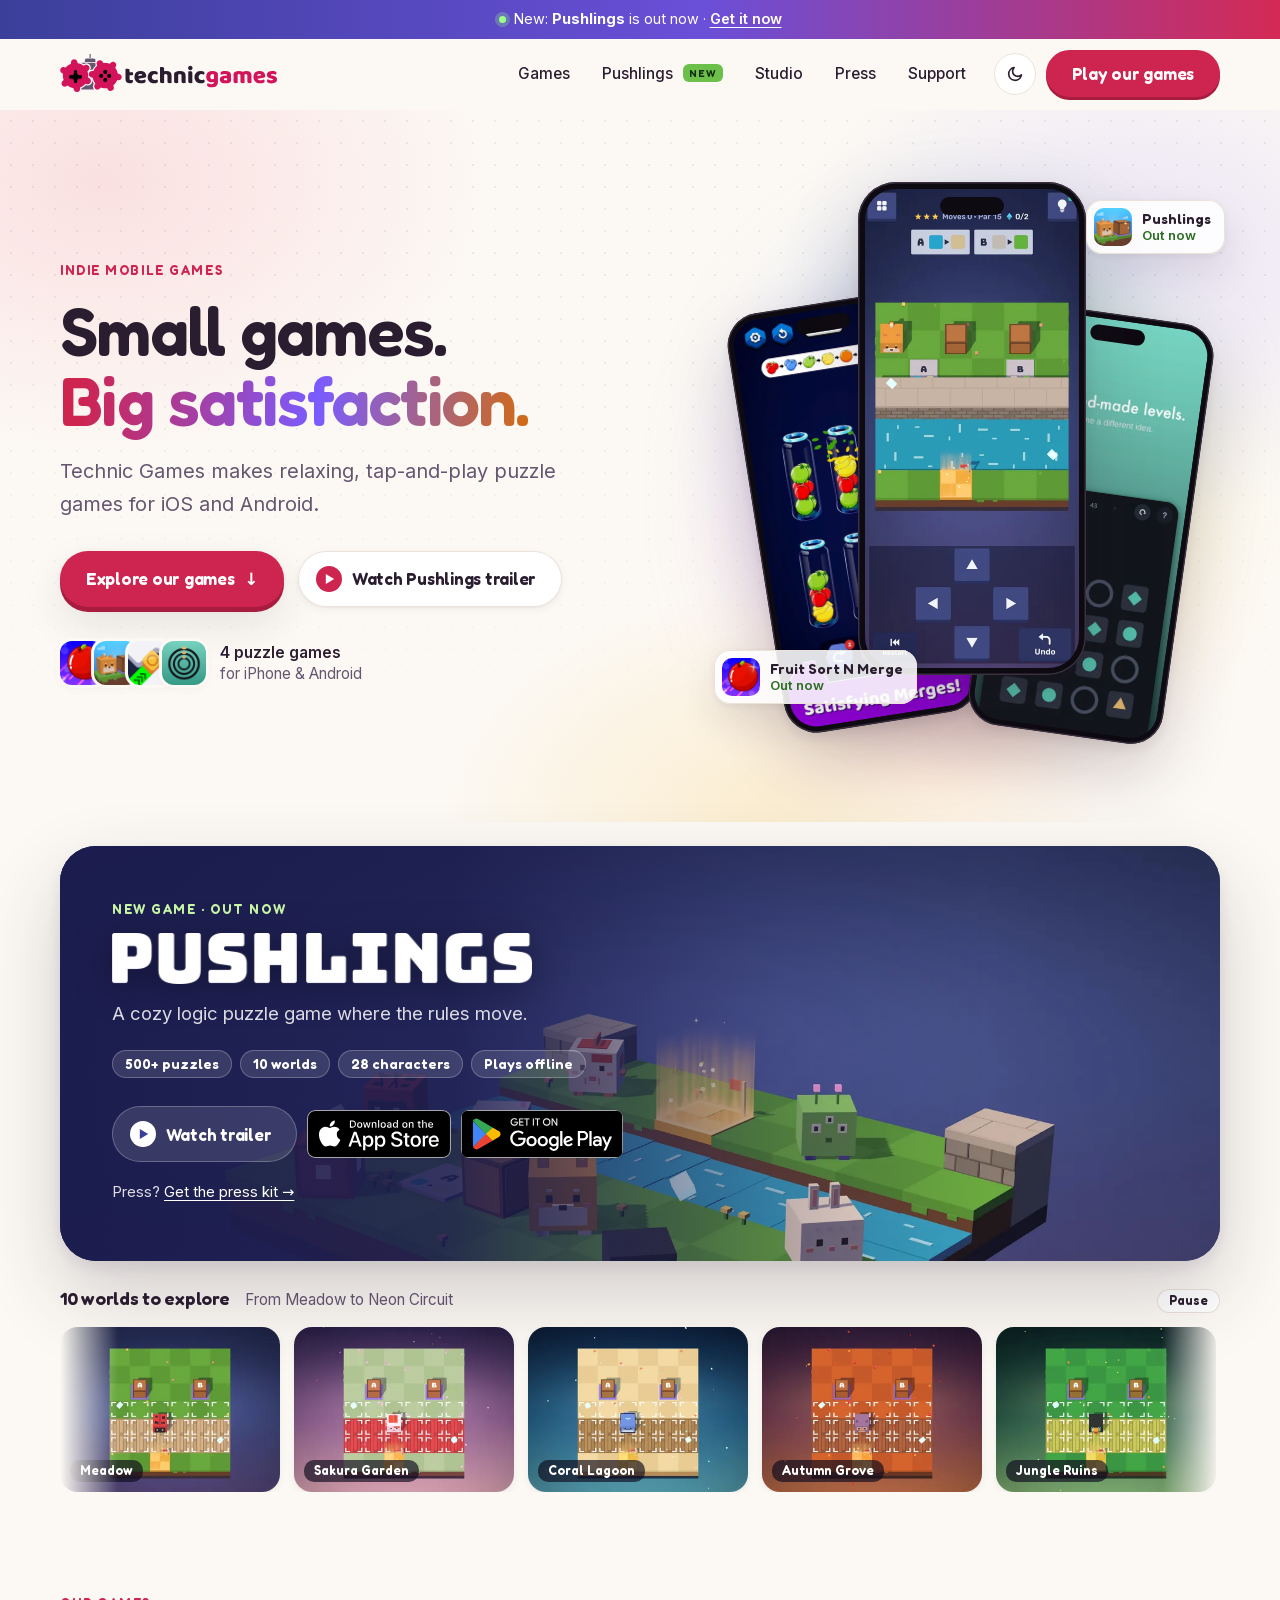
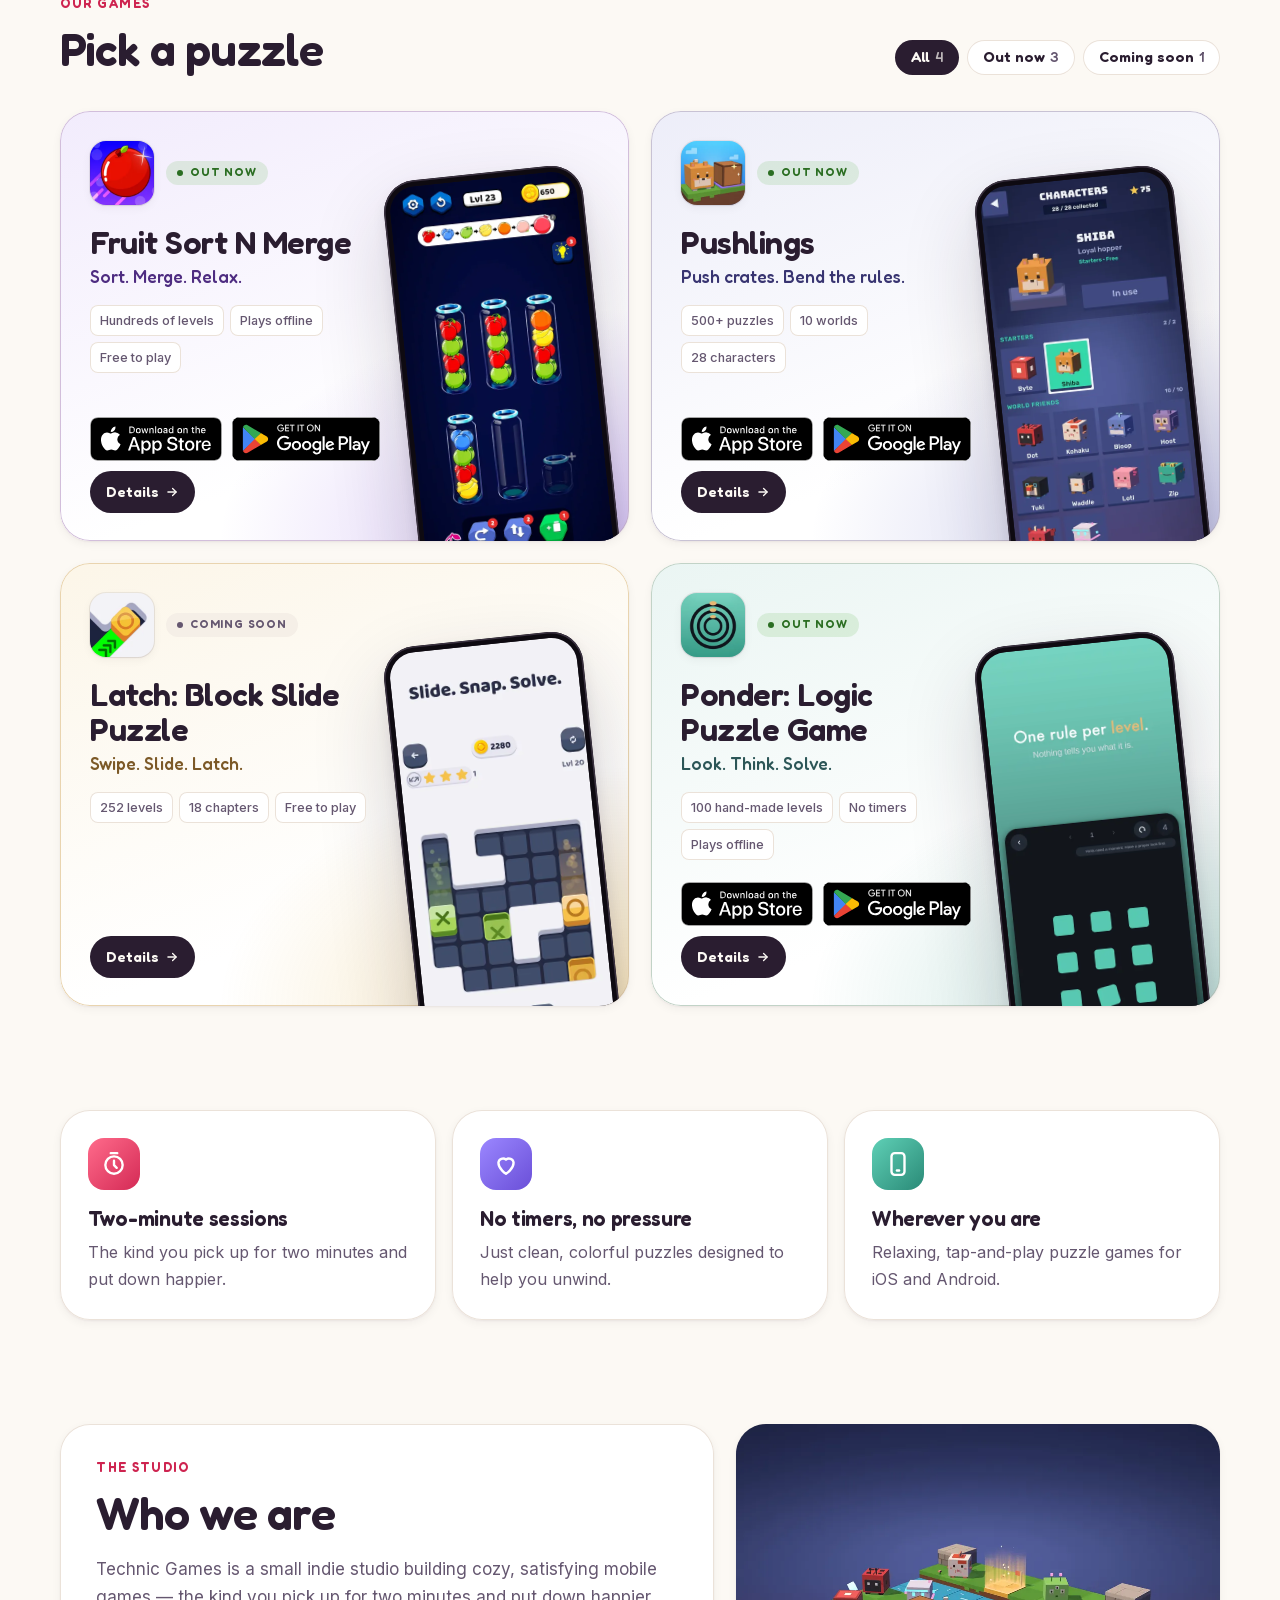
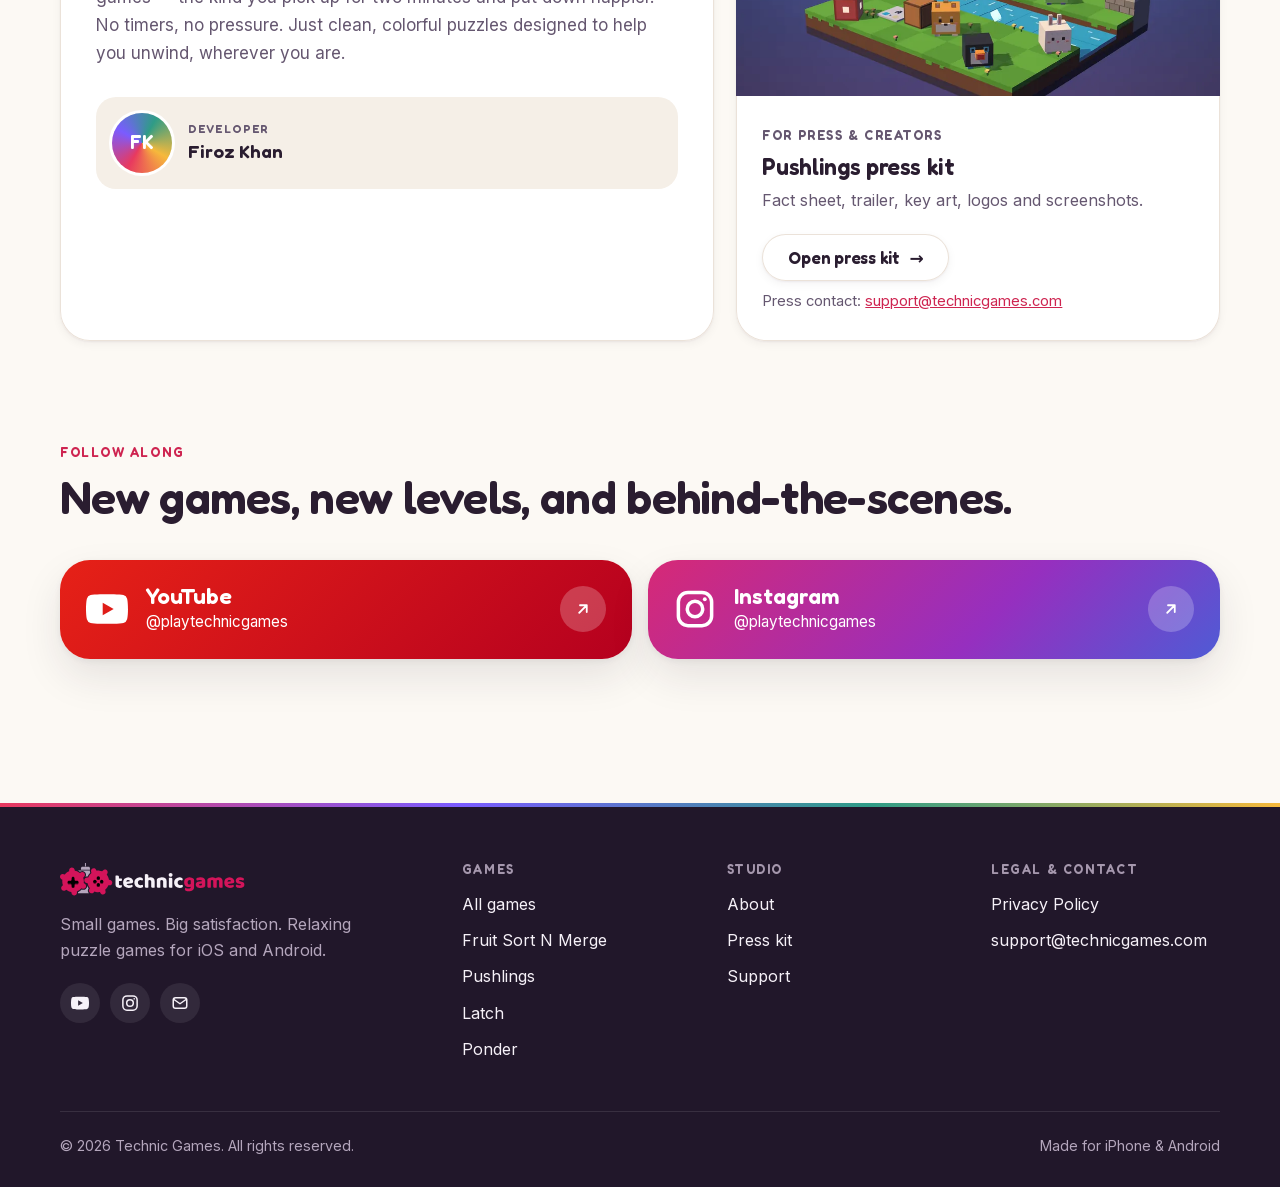
==== commit ec21ed8a: "Ponder is out: add App Store and Google Play links Co-Authored-By: Claude Opus 5.5 <noreply@anthropi" ====
--- a/index.html
+++ b/index.html
@@ -27,7 +27,7 @@
 <meta property="og:type" content="website">
 <meta property="og:site_name" content="Technic Games">
 <meta property="og:title" content="Technic Games">
-<meta property="og:description" content="Relaxing mobile puzzle games for iOS &amp; Android. Now playing: Fruit Sort N Merge. Coming 16 November 2026: Pushlings.">
+<meta property="og:description" content="Relaxing mobile puzzle games for iOS &amp; Android. Now playing: Fruit Sort N Merge and Ponder. Coming 16 November 2026: Pushlings.">
 <meta property="og:image" content="https://technicgames.com/assets/og-image.png">
 <meta property="og:image:width" content="1200">
 <meta property="og:image:height" content="630">
@@ -36,7 +36,7 @@
 
 <meta name="twitter:card" content="summary_large_image">
 <meta name="twitter:title" content="Technic Games">
-<meta name="twitter:description" content="Relaxing mobile puzzle games for iOS &amp; Android. Now playing: Fruit Sort N Merge. Coming 16 November 2026: Pushlings.">
+<meta name="twitter:description" content="Relaxing mobile puzzle games for iOS &amp; Android. Now playing: Fruit Sort N Merge and Ponder. Coming 16 November 2026: Pushlings.">
 <meta name="twitter:image" content="https://technicgames.com/assets/og-image.png">
 <meta name="twitter:image:alt" content="Technic Games — relaxing mobile puzzle games for iOS and Android.">
 
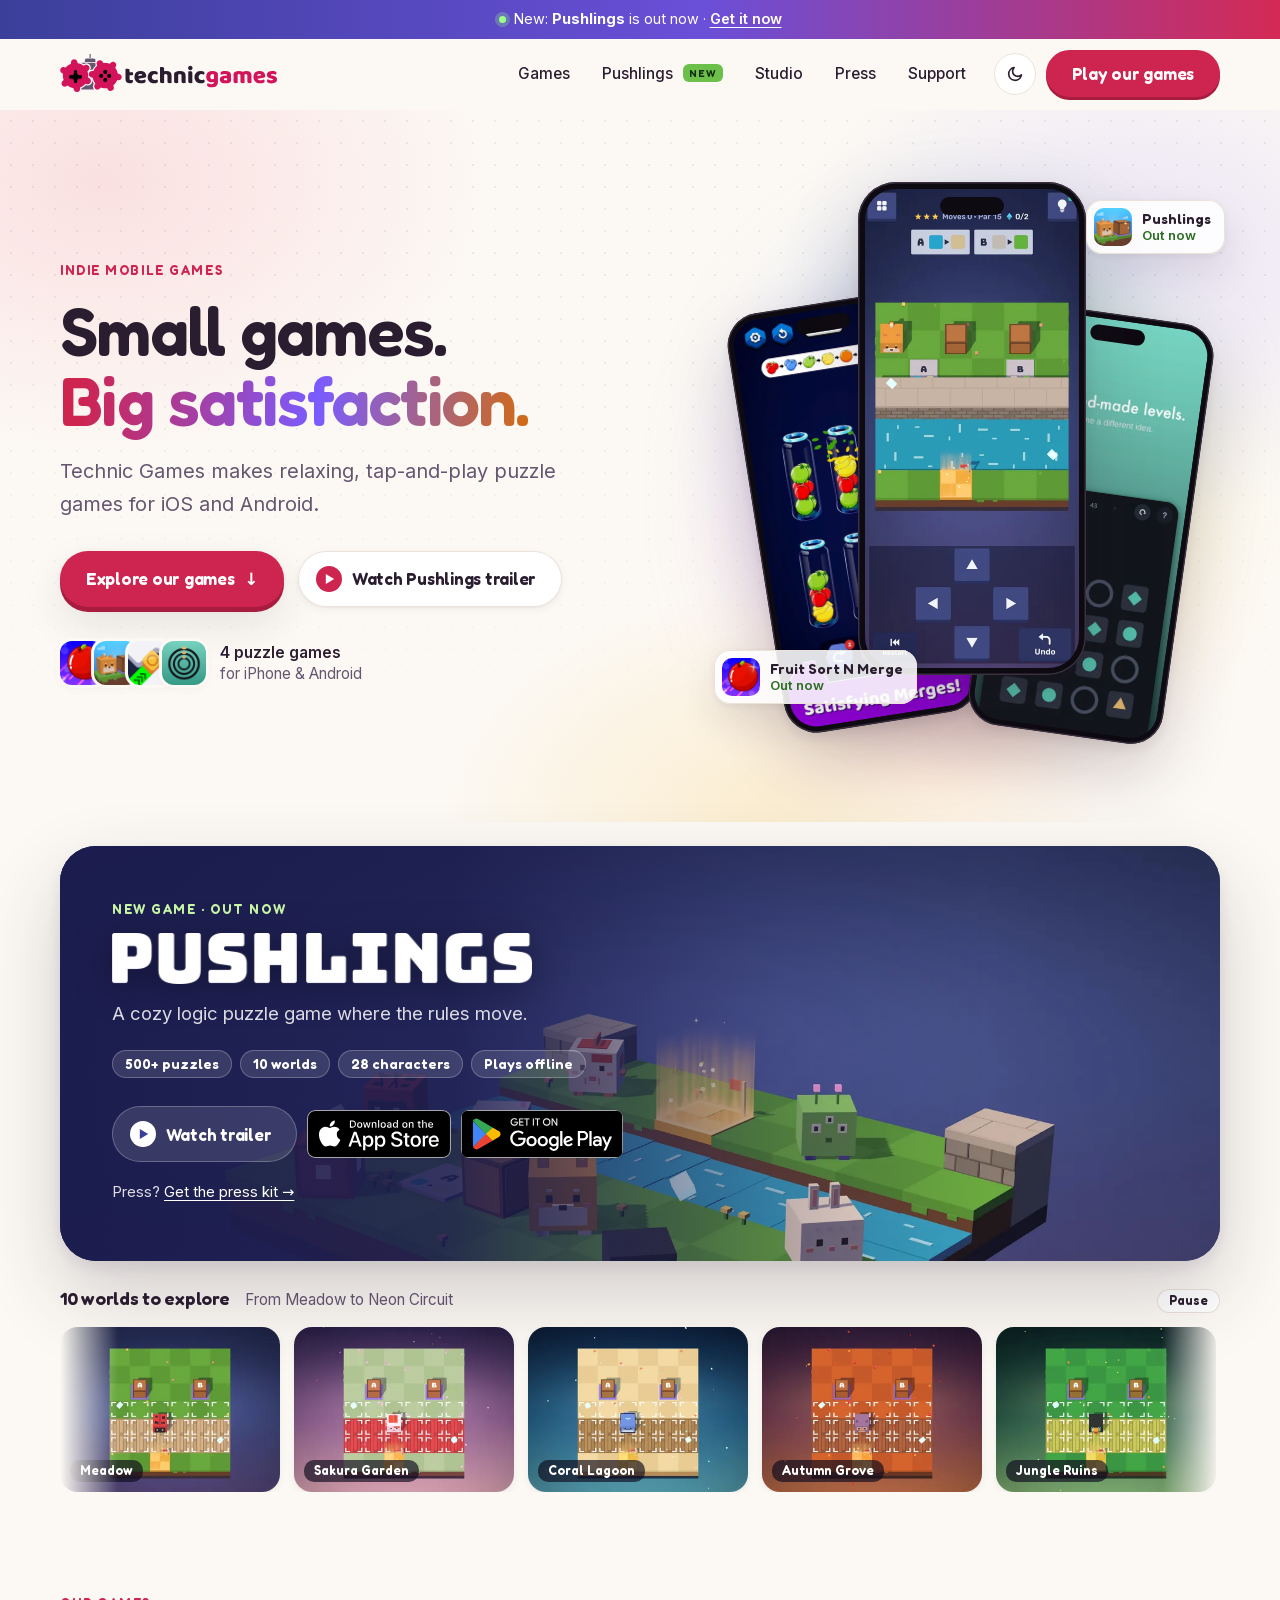
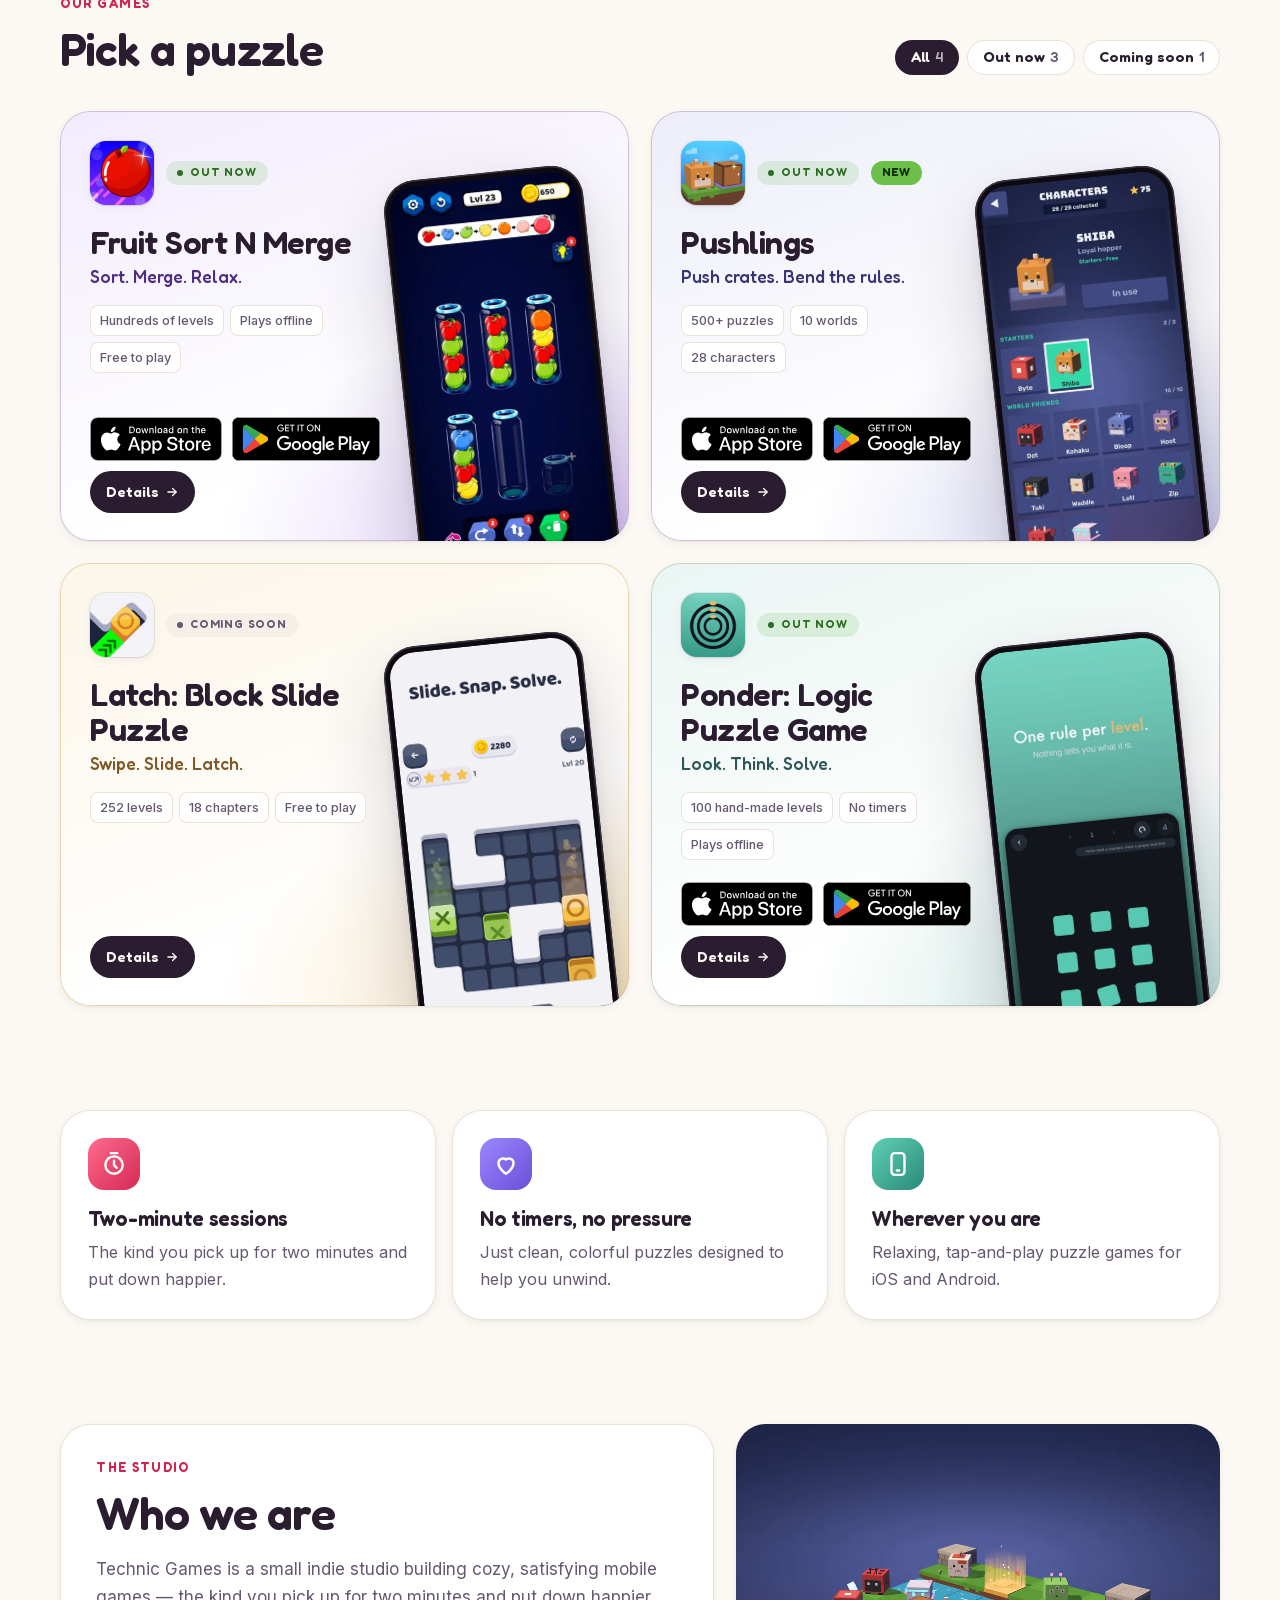
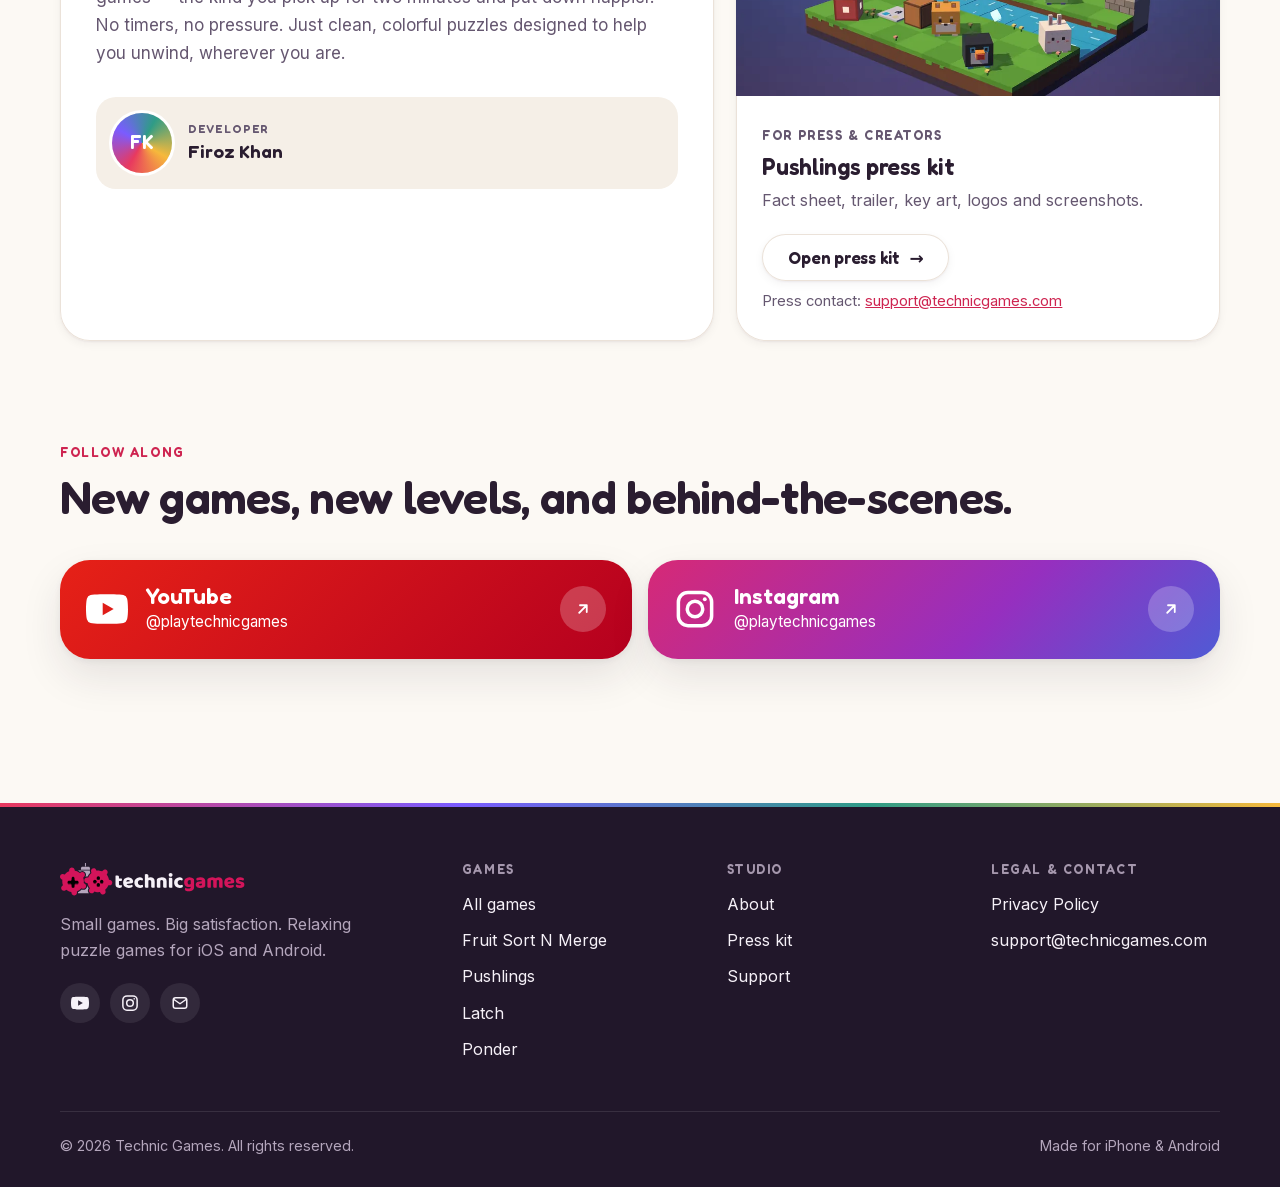
==== commit 449be963: "Announce Ponder's launch: Just launched card, launch bar item, New badge Driven by a new launchedOn " ====
--- a/index.html
+++ b/index.html
@@ -213,6 +213,15 @@
     </div>
   </section>
 
+  <!-- ============ JUST LAUNCHED ============
+       Filled by main.js for 30 days after a game's launchedOn date in
+       games.js, then it simply stays hidden. Nothing to edit here. -->
+  <section class="spotlight-wrap" id="just-launched" aria-labelledby="spotlight-title" hidden>
+    <div class="wrap">
+      <div class="spotlight" data-reveal></div>
+    </div>
+  </section>
+
   <!-- ============ FEATURED LAUNCH ============
        data-featured names the game in games.js whose release date drives the
        countdown, the eyebrow and the store slots. Copy is from the press kit. -->
--- a/assets/styles.css
+++ b/assets/styles.css
@@ -375,6 +375,18 @@
   padding: 9px var(--gutter);
 }
 .announce a { color: var(--on-art); font-weight: 600; text-underline-offset: 3px; }
+.announce__sep {
+  display: inline-block;
+  width: 1px; height: 0.9em;
+  margin: 0 14px;
+  background: var(--glass-line);
+  vertical-align: -1px;
+}
+/* Narrow screens: only the first (newest) item, so the bar stays short. */
+@media (max-width: 699px) {
+  .announce__sep,
+  .announce__sep + .announce__item { display: none; }
+}
 .announce__dot {
   display: inline-block;
   width: 7px; height: 7px;
@@ -726,6 +738,63 @@
 @media (min-width: 601px) {
   .float-chip--1 { left: -2%; bottom: 70px; }
   .float-chip--2 { right: -1%; top: 26px; }
+}
+
+/* ---------- Just launched (filled by main.js) ---------- */
+.spotlight-wrap { padding-top: 16px; }
+.spotlight {
+  --c: var(--berry);
+  position: relative;
+  isolation: isolate;
+  overflow: hidden;
+  display: grid;
+  gap: 8px;
+  padding: 26px 22px 0;
+  border-radius: var(--radius-lg);
+  background: var(--card);
+  background:
+    radial-gradient(80% 120% at 100% 0%, color-mix(in srgb, var(--c) 30%, transparent), transparent 62%),
+    linear-gradient(135deg, color-mix(in srgb, var(--c) 12%, var(--card)), var(--card) 65%);
+  box-shadow: inset 0 0 0 1px var(--line), var(--shadow-md);
+  box-shadow: inset 0 0 0 1.5px color-mix(in srgb, var(--c) 40%, var(--line)), var(--shadow-md);
+}
+.spotlight__head { display: flex; align-items: center; gap: 16px; margin-top: 16px; }
+.spotlight__head .gcard__icon { width: 72px; height: 72px; border-radius: 18px; flex: none; }
+.spotlight h2 { font-size: clamp(1.6rem, 3.6vw, 2.3rem); }
+.spotlight .game__one { margin-top: 4px; }
+.spotlight__desc { margin-top: 16px; max-width: 52ch; color: var(--muted); }
+.spotlight .gcard__tags { margin-top: 14px; }
+.spotlight__actions { display: flex; flex-wrap: wrap; align-items: center; gap: 10px; margin-top: 22px; }
+
+/* Two phones peeking up from the bottom edge (clipped by the card). */
+.spotlight__art { position: relative; height: 220px; }
+.spotlight__phone {
+  position: absolute;
+  left: 50%;
+  bottom: -110px;
+  width: 150px;
+  aspect-ratio: var(--shot-ratio);
+  padding: 5px;
+  border-radius: 26px;
+  background: var(--phone-bezel);
+  box-shadow: inset 0 0 0 1.5px var(--phone-edge), var(--shadow-lg);
+  transform: rotate(-8deg);
+  margin-left: -158px;
+}
+.spotlight__phone + .spotlight__phone { margin-left: 8px; bottom: -80px; transform: rotate(6deg); }
+.spotlight__phone img { width: 100%; height: 100%; object-fit: cover; border-radius: 21px; }
+
+@media (min-width: 761px) {
+  .spotlight {
+    grid-template-columns: minmax(0, 1fr) 360px;
+    align-items: center;
+    gap: 24px;
+    padding: 34px 40px;
+  }
+  /* stretch the art to the card's full height so the phones meet its edge */
+  .spotlight__art { align-self: stretch; height: auto; min-height: 280px; margin-block: -34px; }
+  .spotlight__phone { width: 164px; bottom: -84px; margin-left: -172px; }
+  .spotlight__phone + .spotlight__phone { bottom: -46px; margin-left: 8px; }
 }
 
 /* ---------- Featured launch ---------- */
@@ -998,6 +1067,8 @@
 }
 .tag--soon { background: var(--paper-2); color: var(--muted); }
 .tag--out { background: var(--tag-out-bg); color: var(--tag-out-fg); }
+.tag--new { background: var(--new-bg); color: var(--new-fg); }
+.tag--new::before { display: none; }
 .tag--date {
   background: var(--paper-2);
   color: var(--accent-strong);
@@ -1487,6 +1558,11 @@
   .world img { transition: transform var(--dur-3) var(--ease); }
   .world:hover img { transform: scale(1.06); }
 
+  /* just launched */
+  .spotlight__phone { transition: transform 450ms var(--ease); }
+  .spotlight:hover .spotlight__phone { transform: rotate(-5deg) translateY(-14px); }
+  .spotlight:hover .spotlight__phone + .spotlight__phone { transform: rotate(4deg) translateY(-22px); }
+
   /* games */
   .filters button { transition: background-color var(--dur-1) var(--ease), color var(--dur-1) var(--ease), box-shadow var(--dur-1) var(--ease); }
   .gcard { transition: transform var(--dur-2) var(--ease), box-shadow var(--dur-2) var(--ease); }
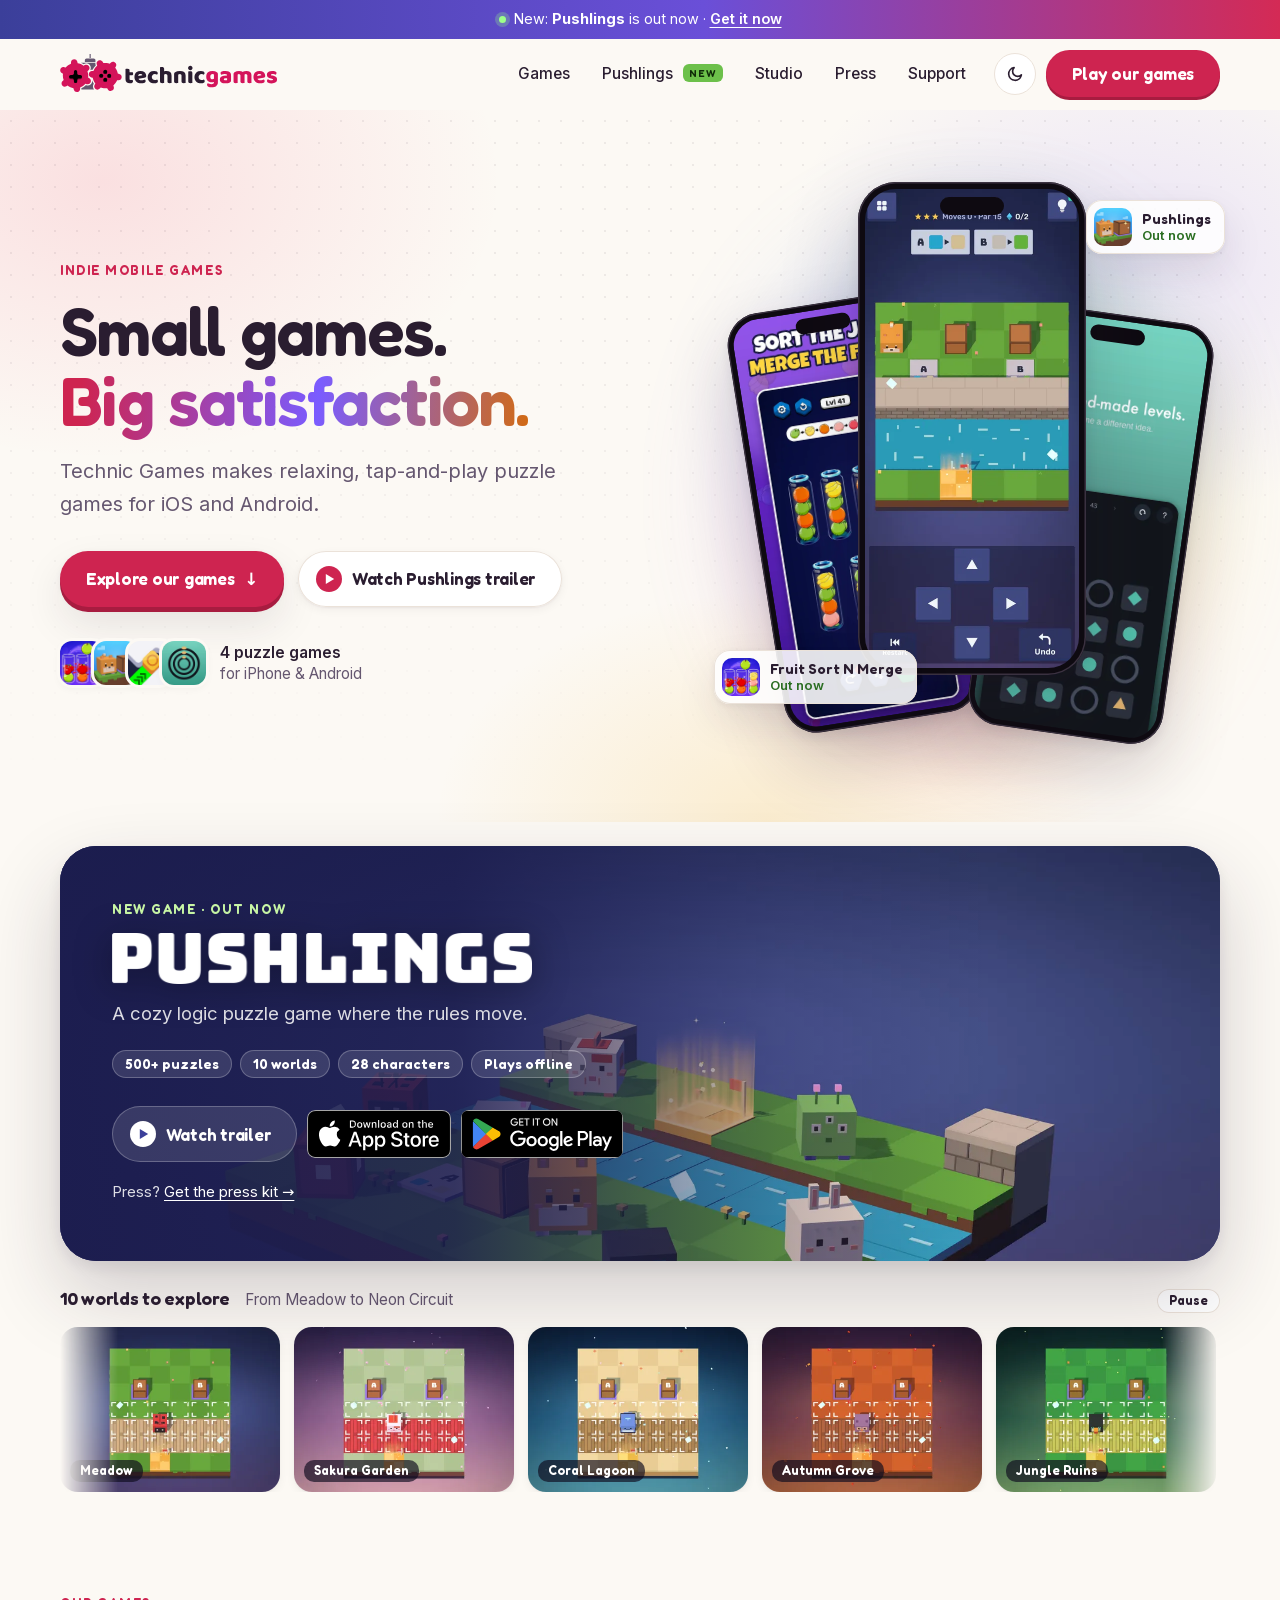
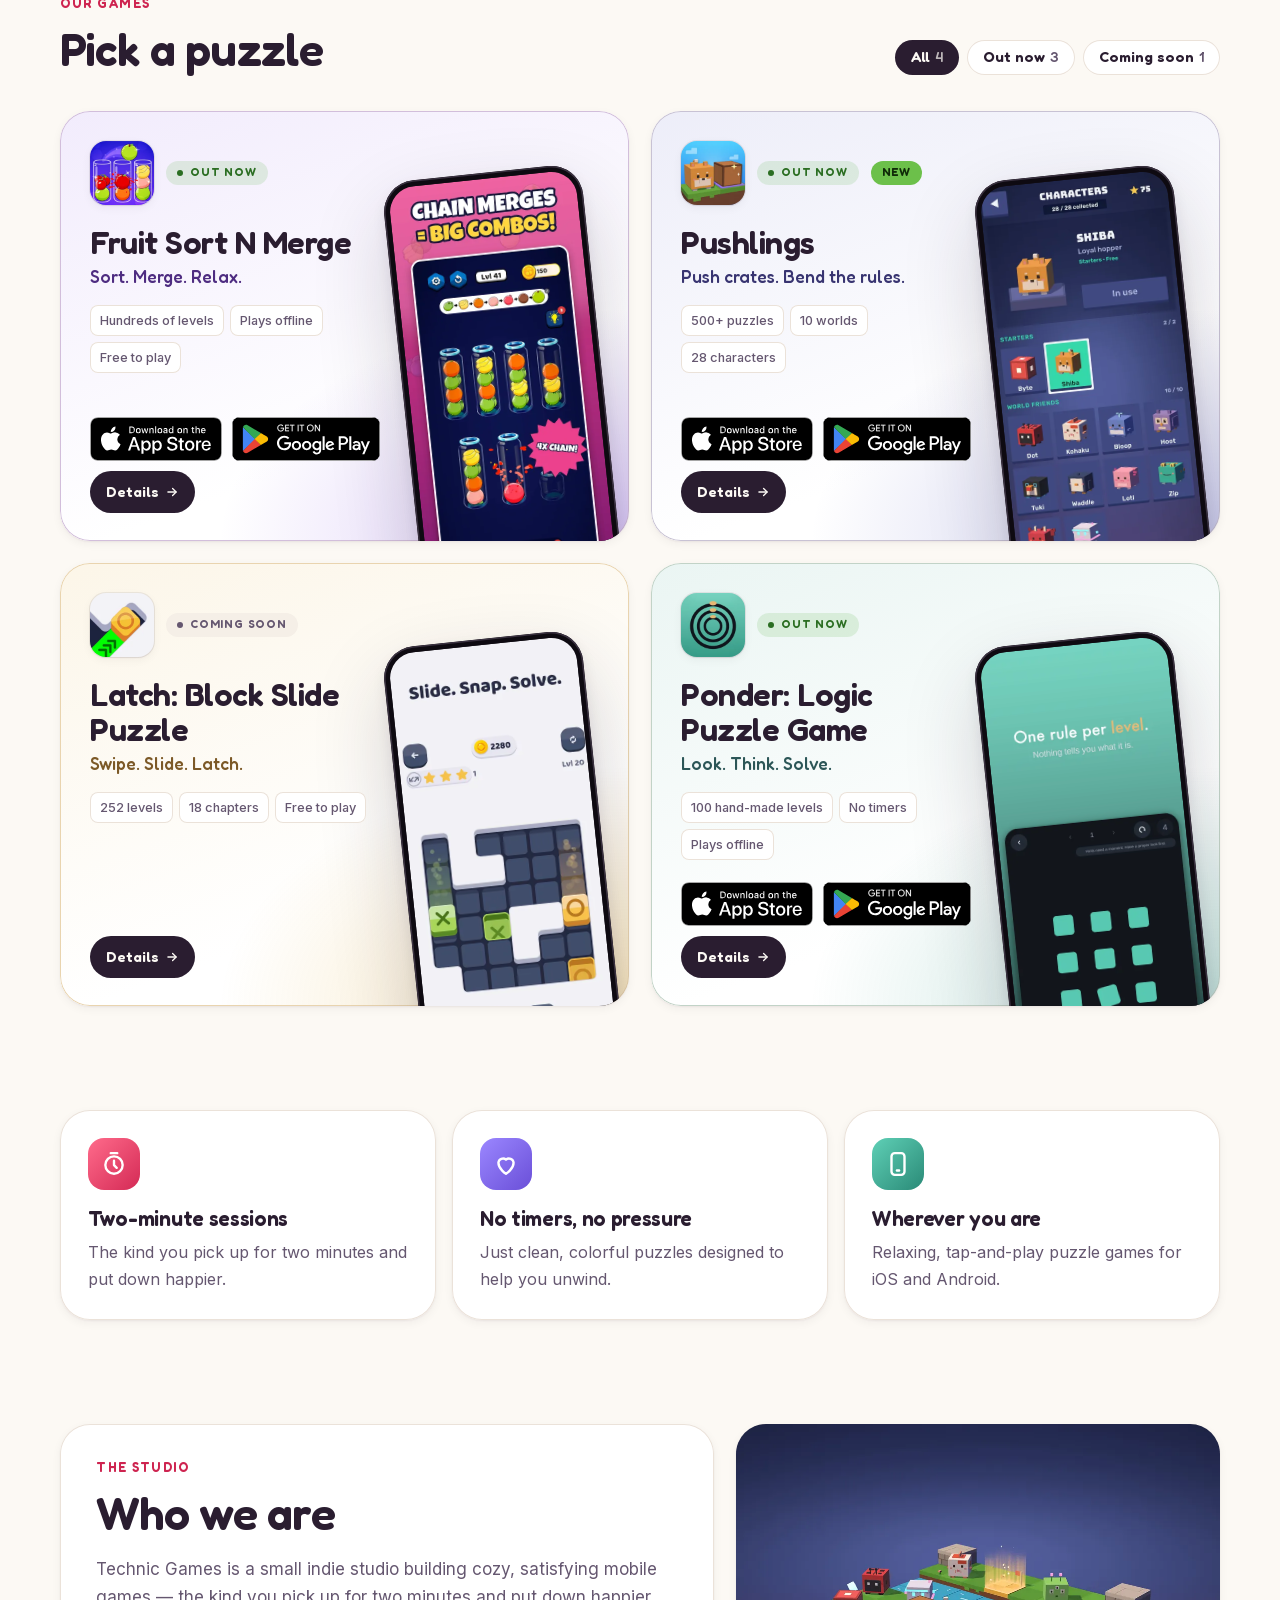
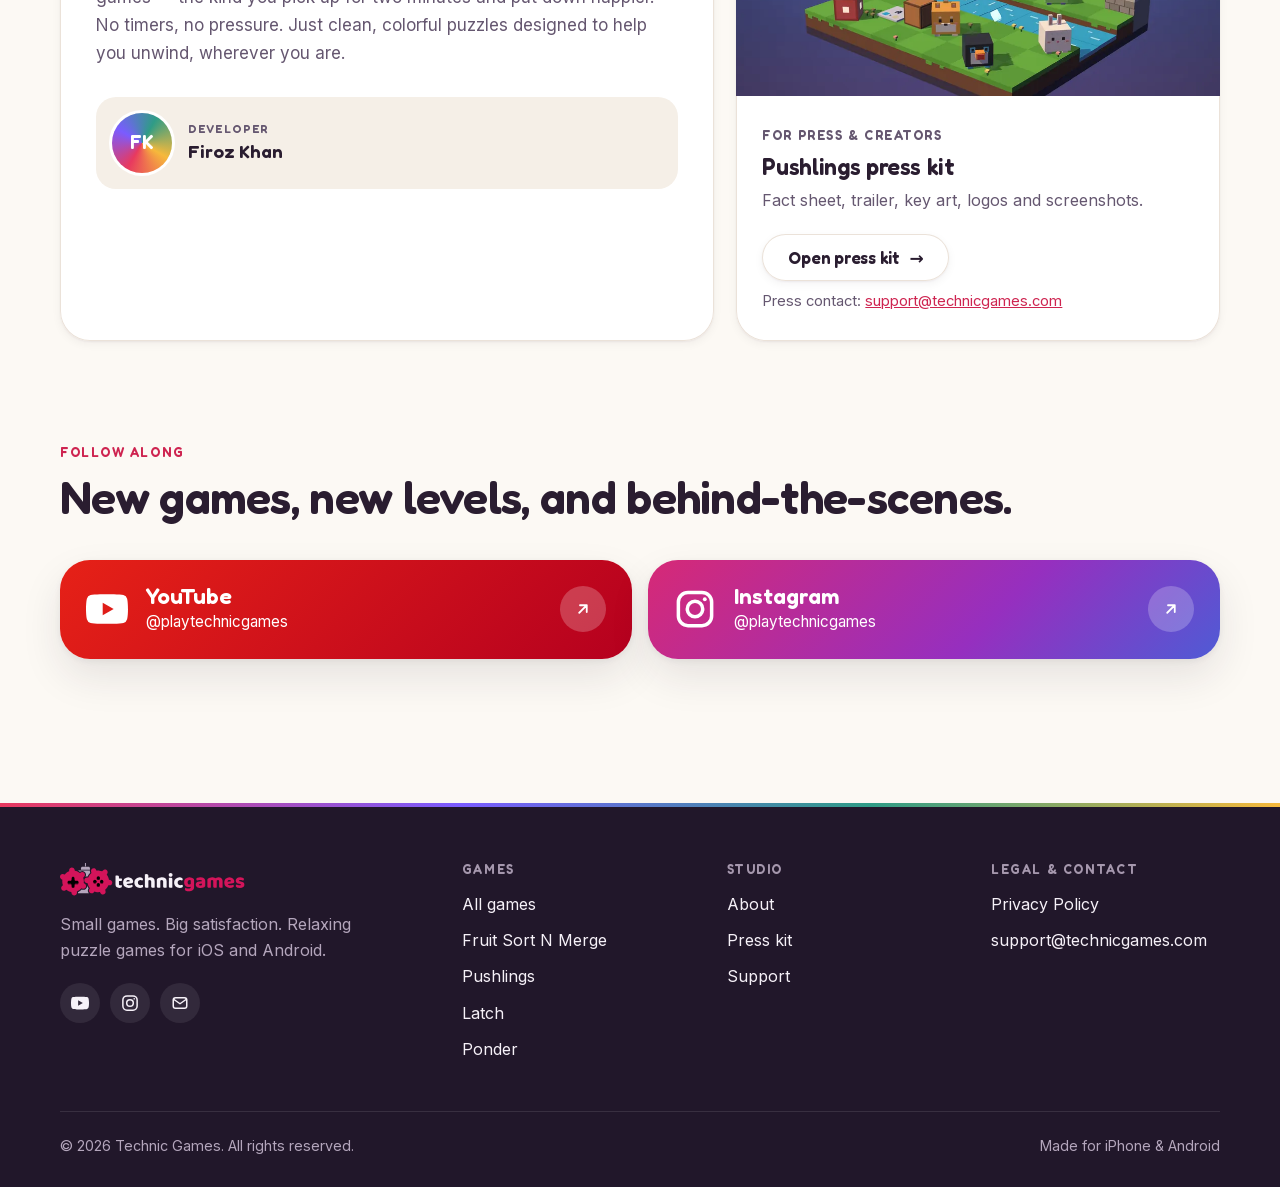
==== commit 3864b1cd: "Pushlings soft launch: store badges before 16 Nov and the full App Store link The Pushlings banner a" ====
--- a/index.html
+++ b/index.html
@@ -254,7 +254,7 @@
               <div class="countdown__cell"><span class="countdown__num" data-cd="m">–</span><span class="countdown__unit">Mins</span></div>
               <div class="countdown__cell"><span class="countdown__num" data-cd="s">–</span><span class="countdown__unit">Secs</span></div>
             </div>
-            <p class="countdown__note">Soft launch from 2 November 2026 in Canada, Australia and New Zealand.</p>
+            <p class="countdown__note">Out now in Canada, Australia and New Zealand. Everywhere else, pre-order on the App Store or pre-register on Google Play.</p>
           </div>
 
           <div class="billboard__cta">
